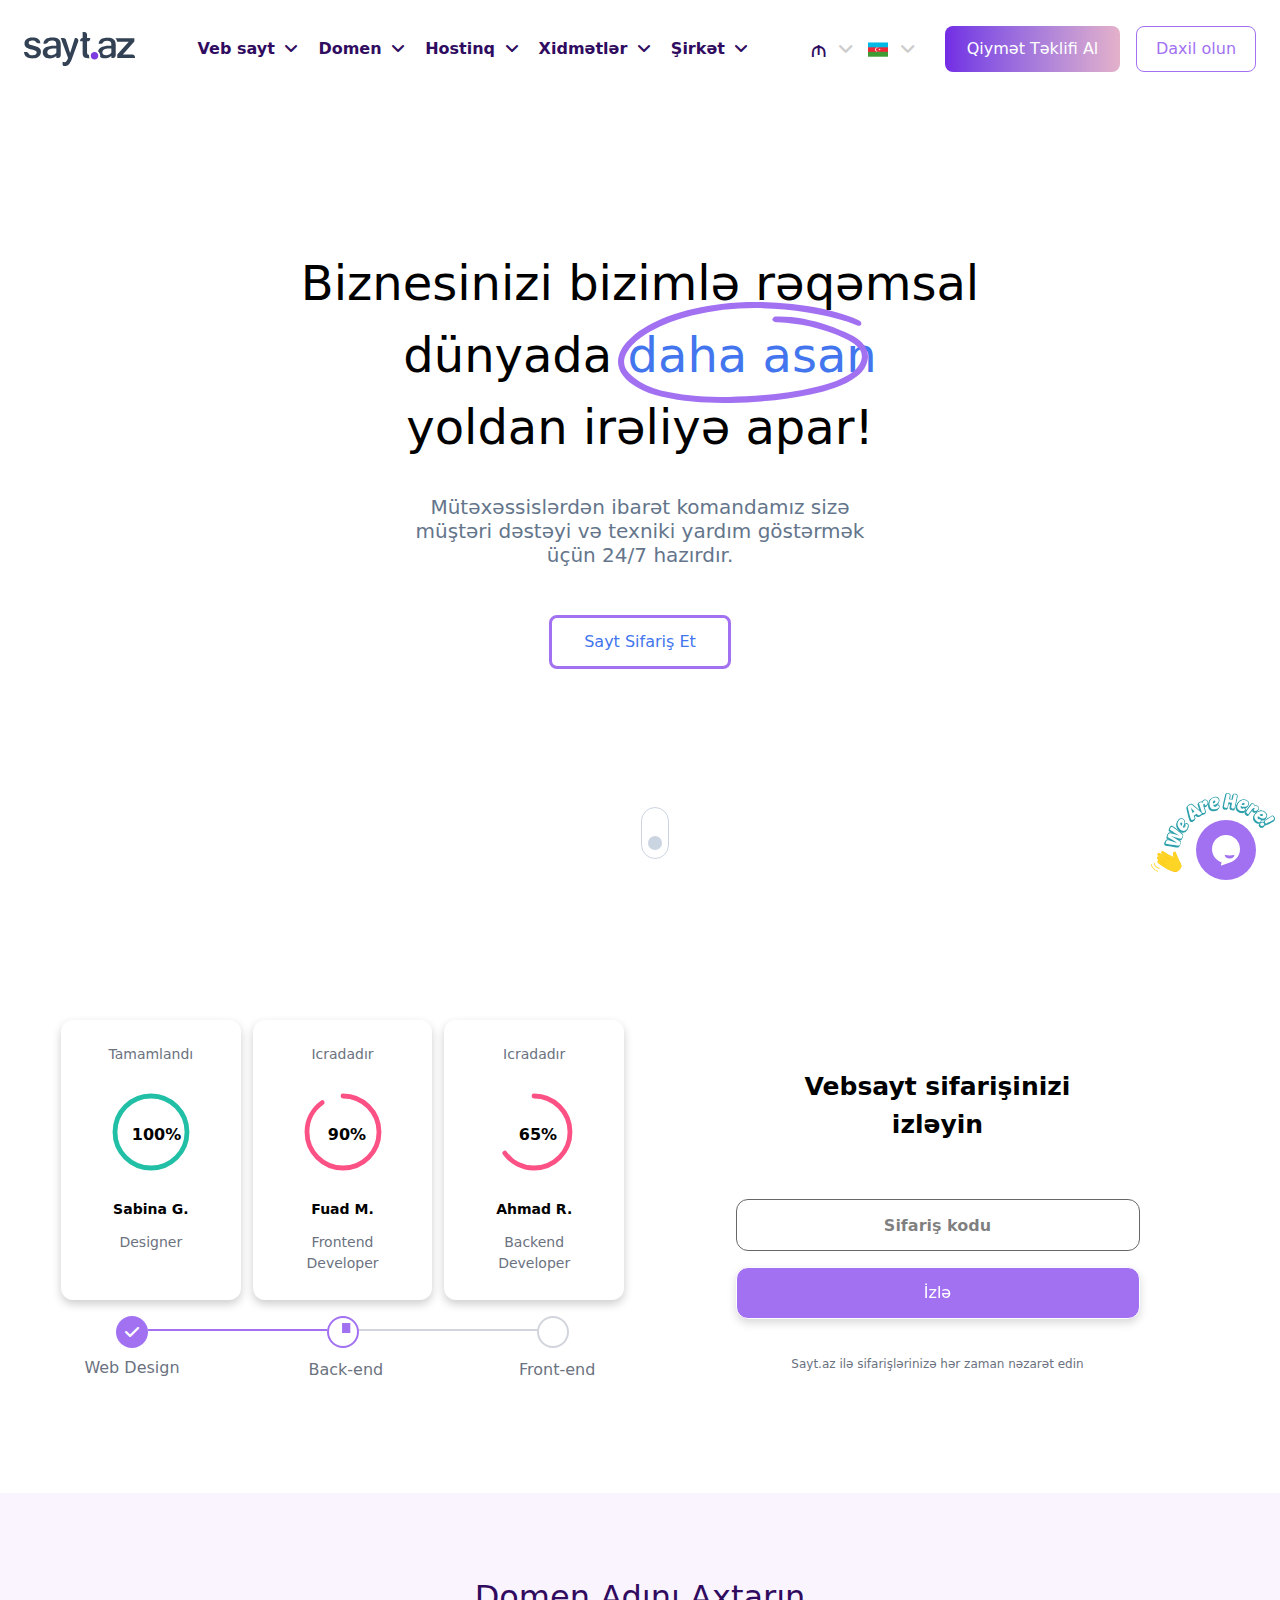
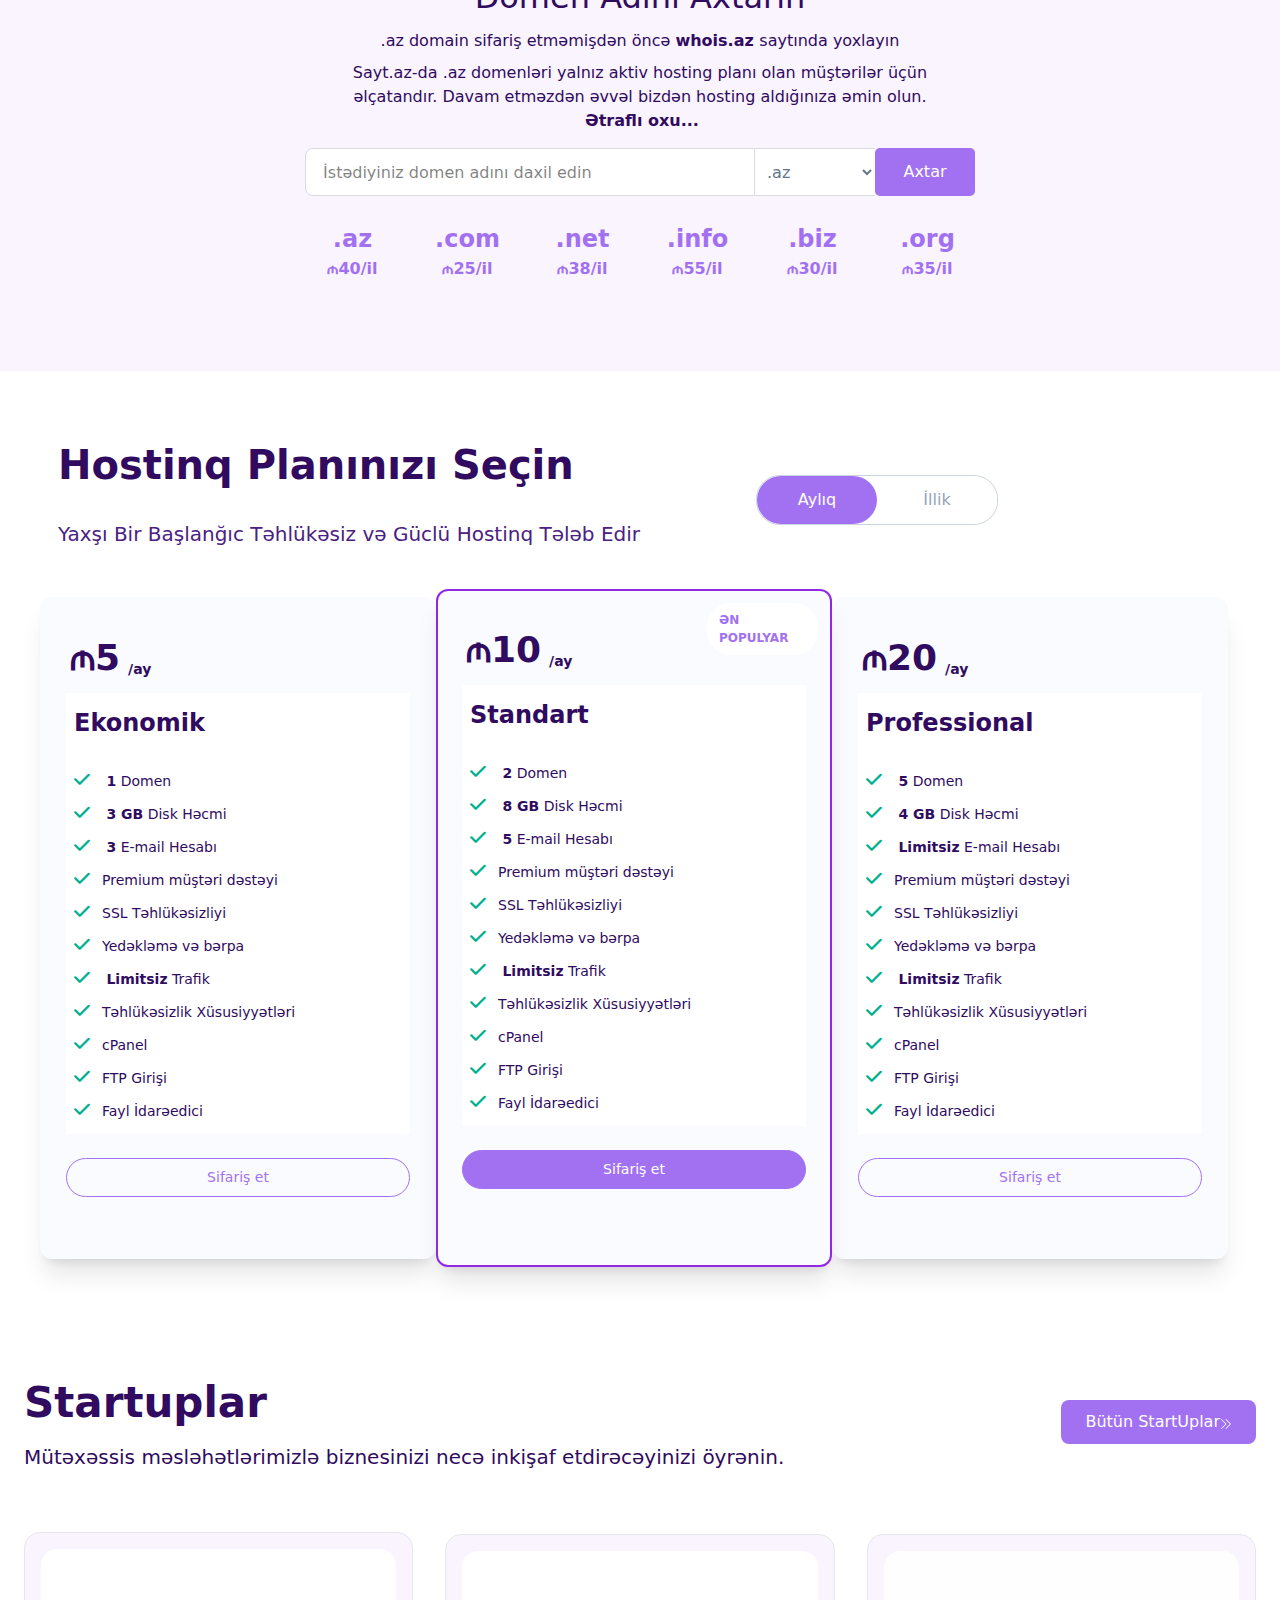
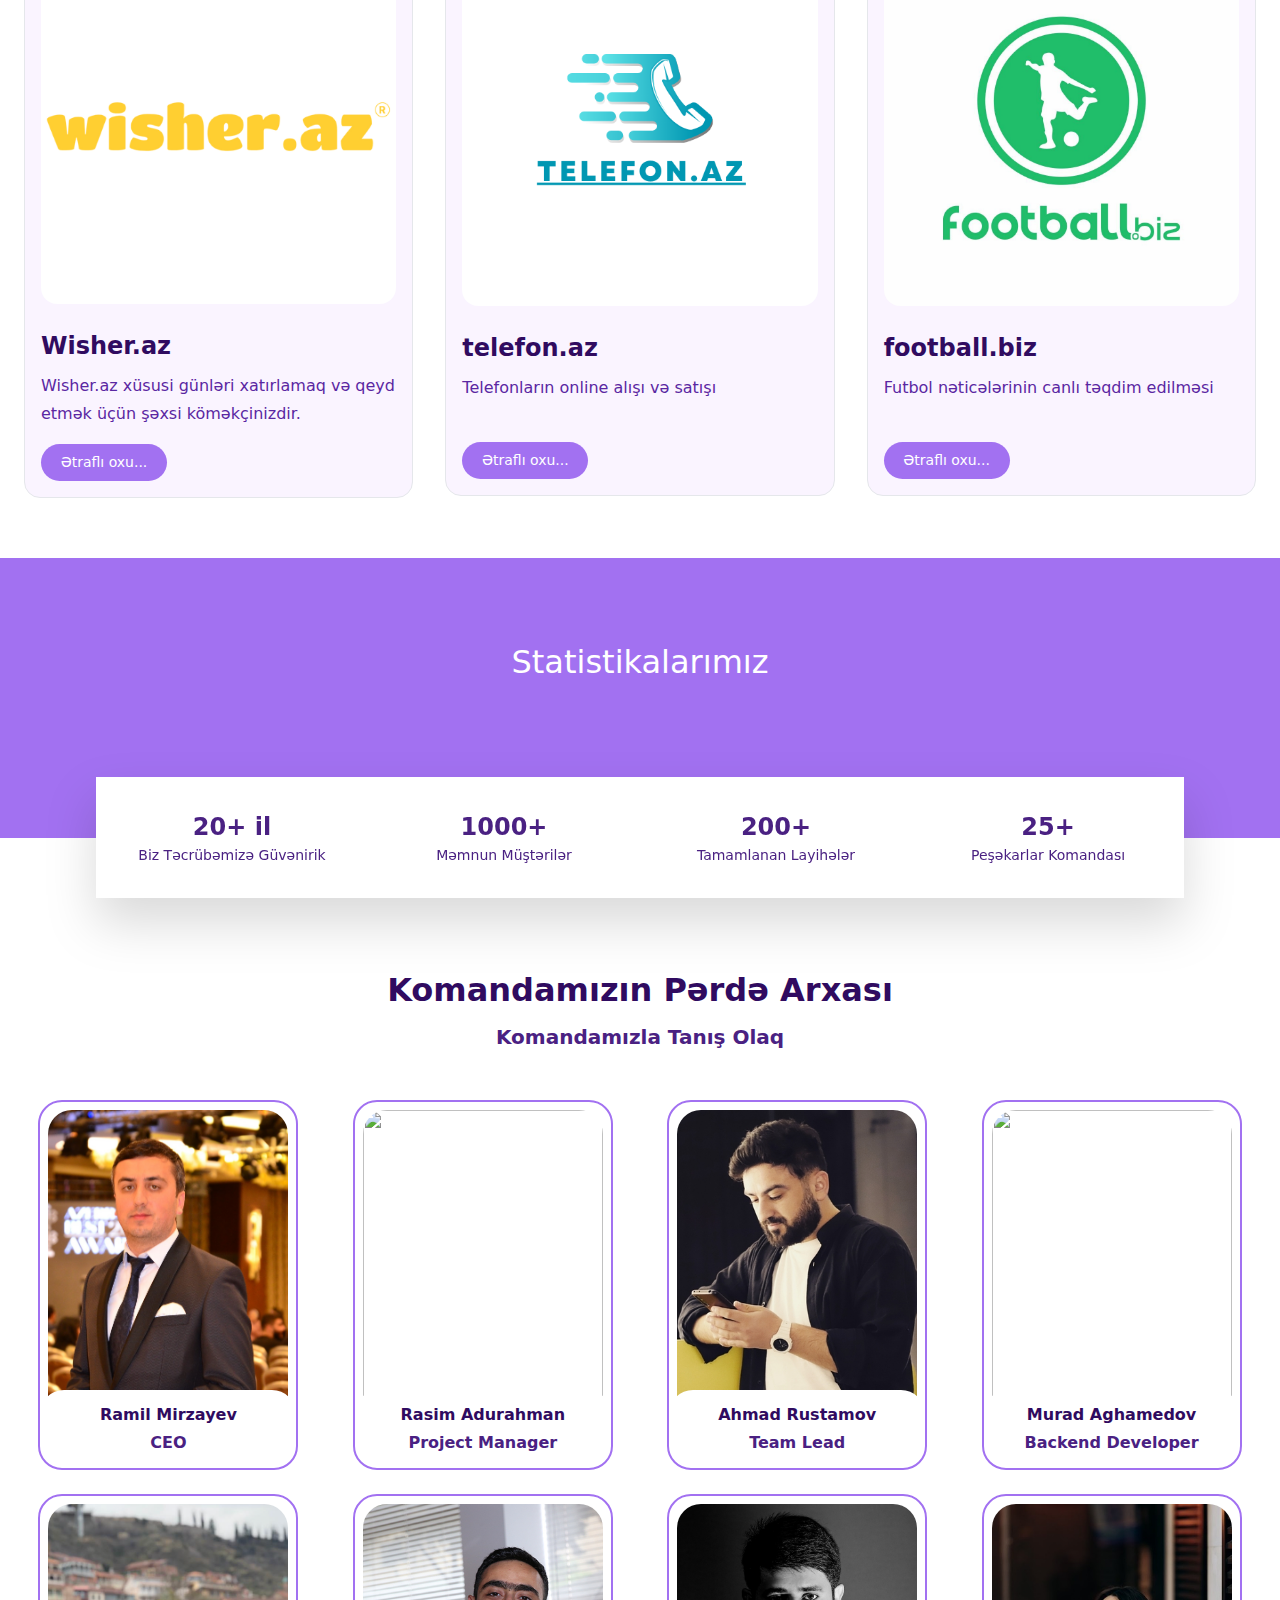
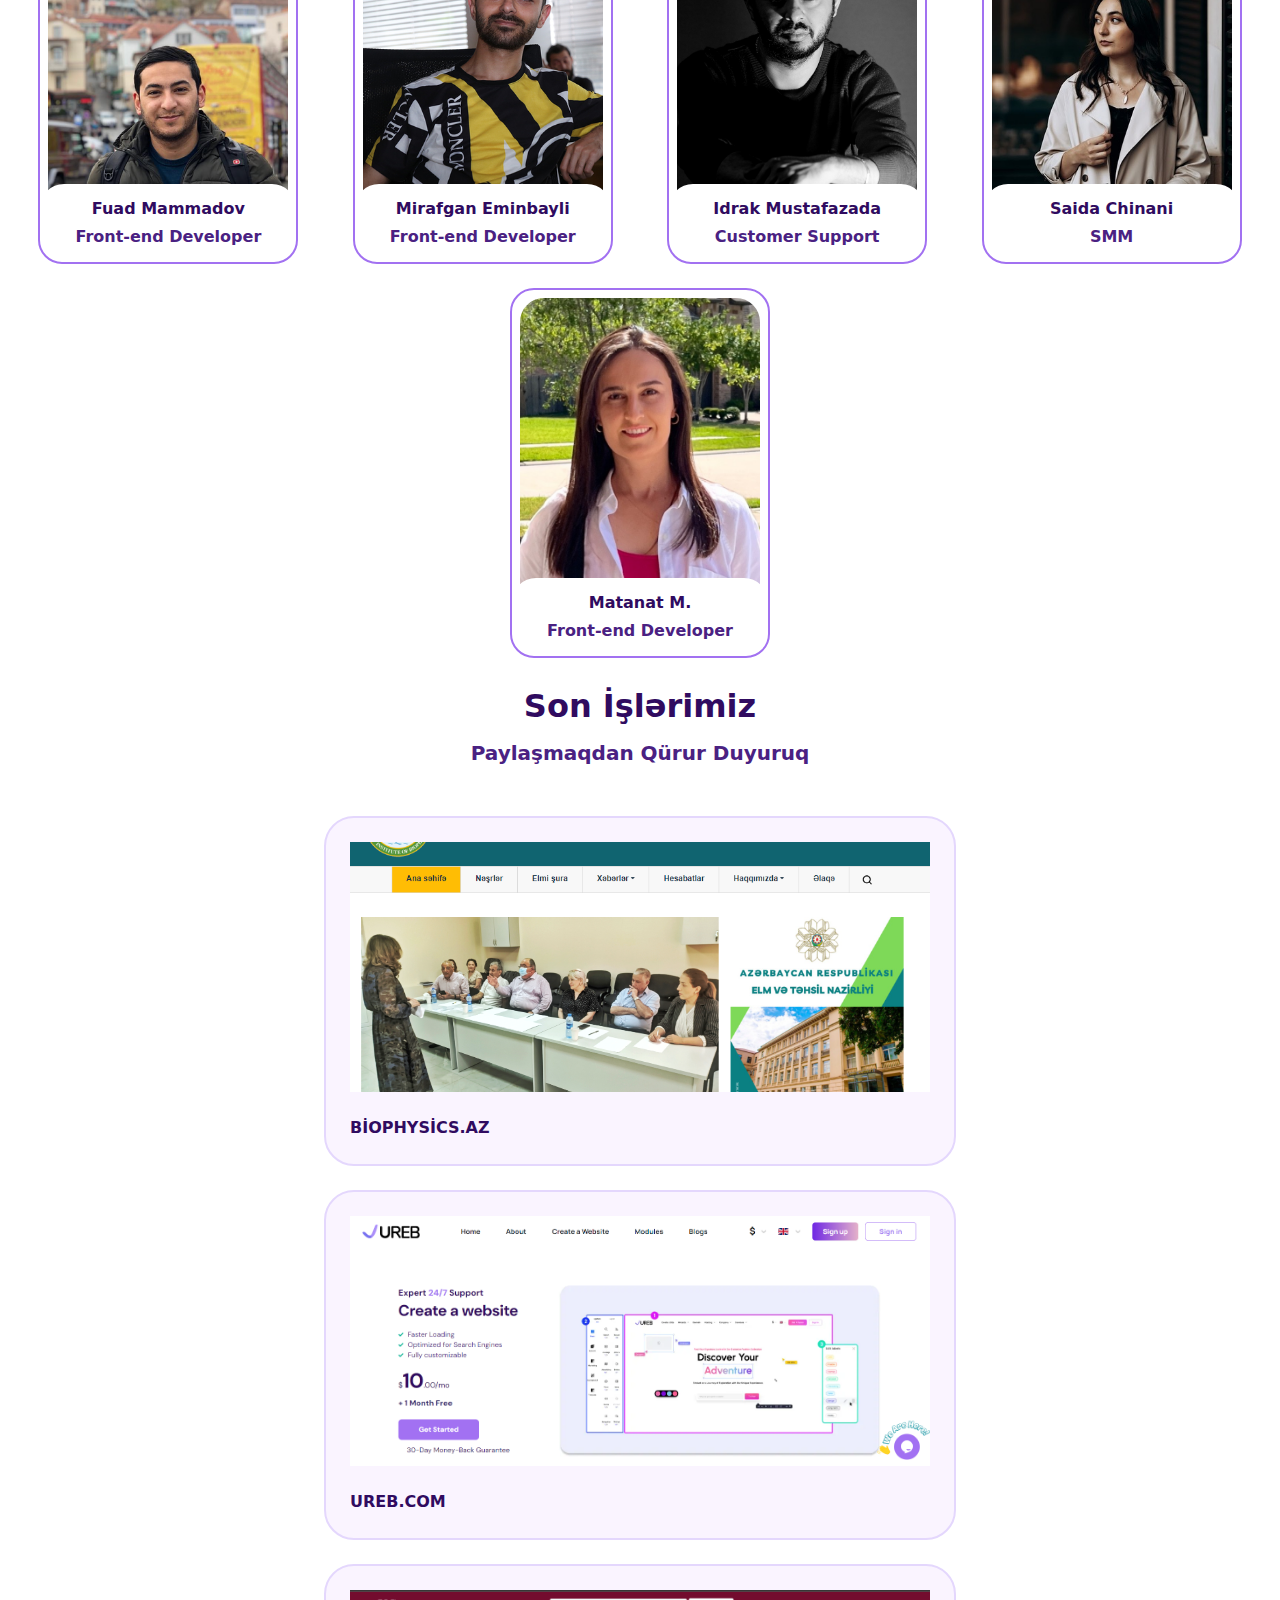
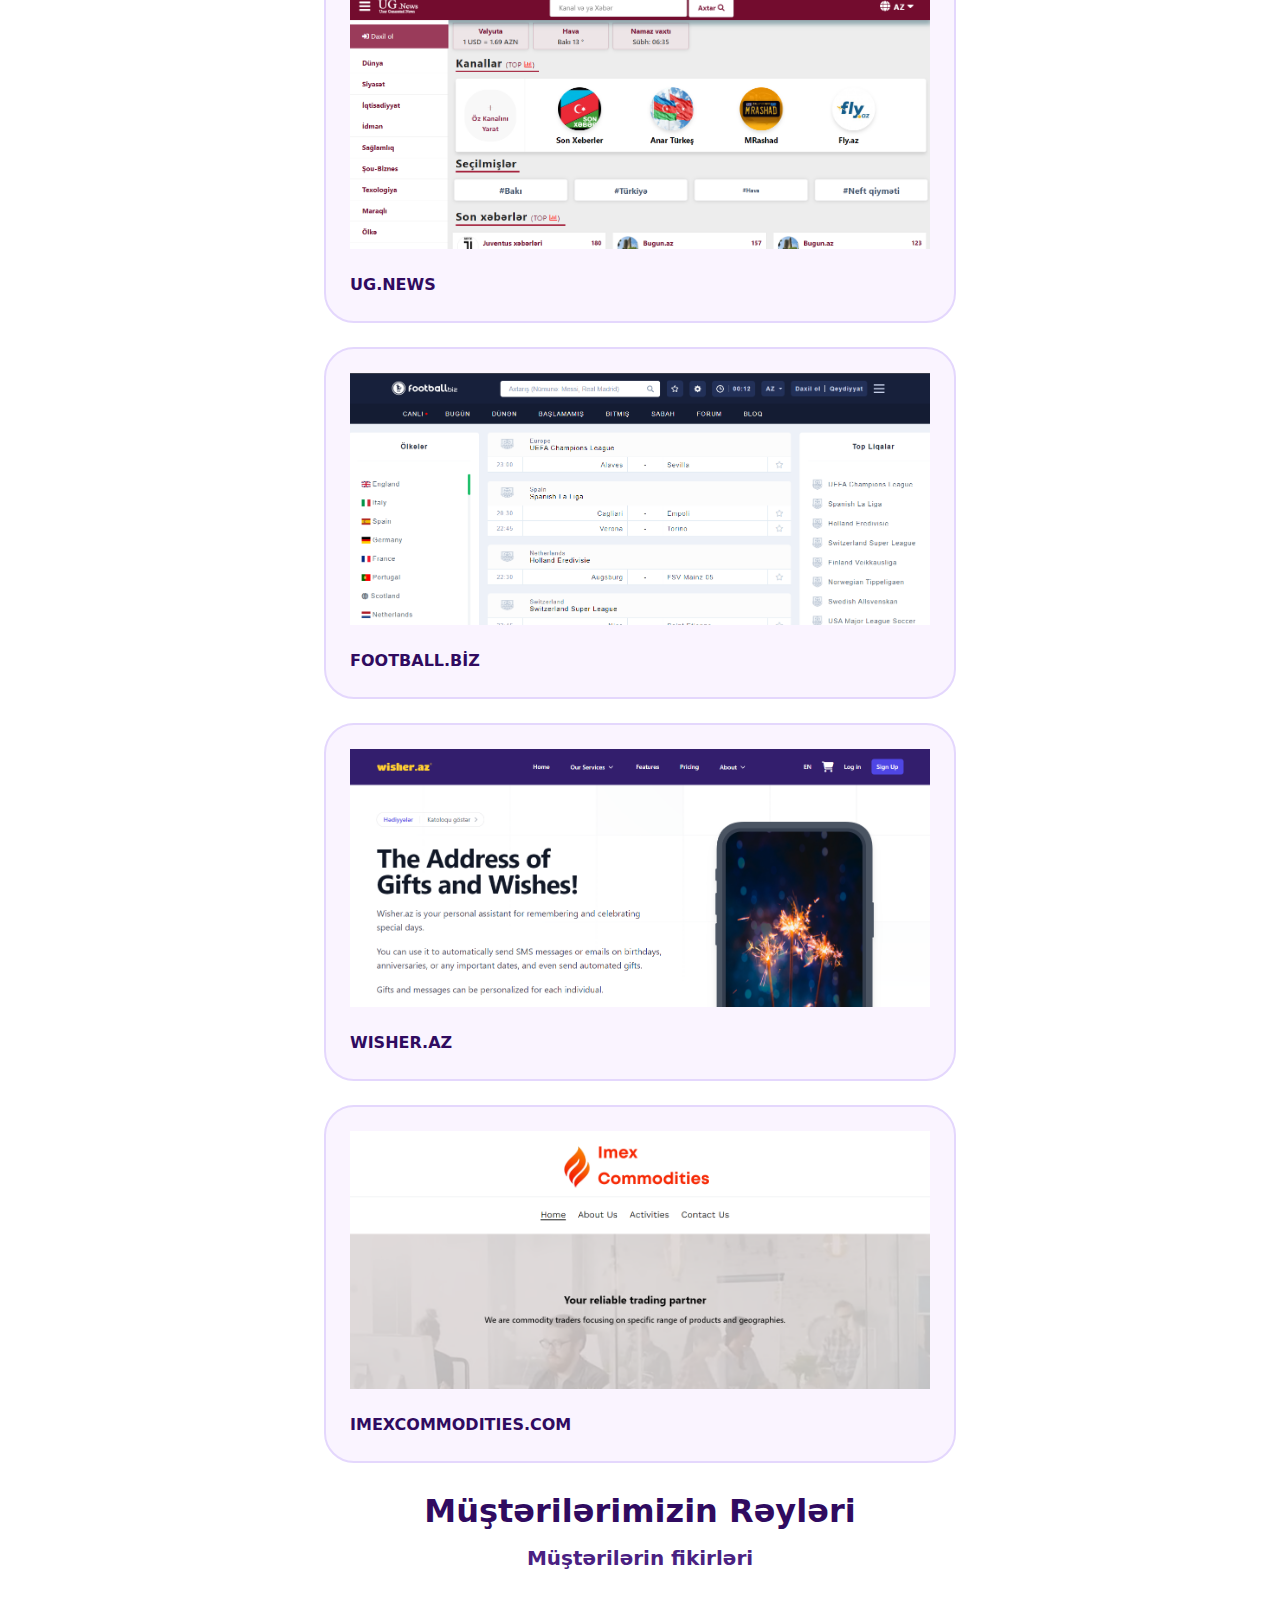
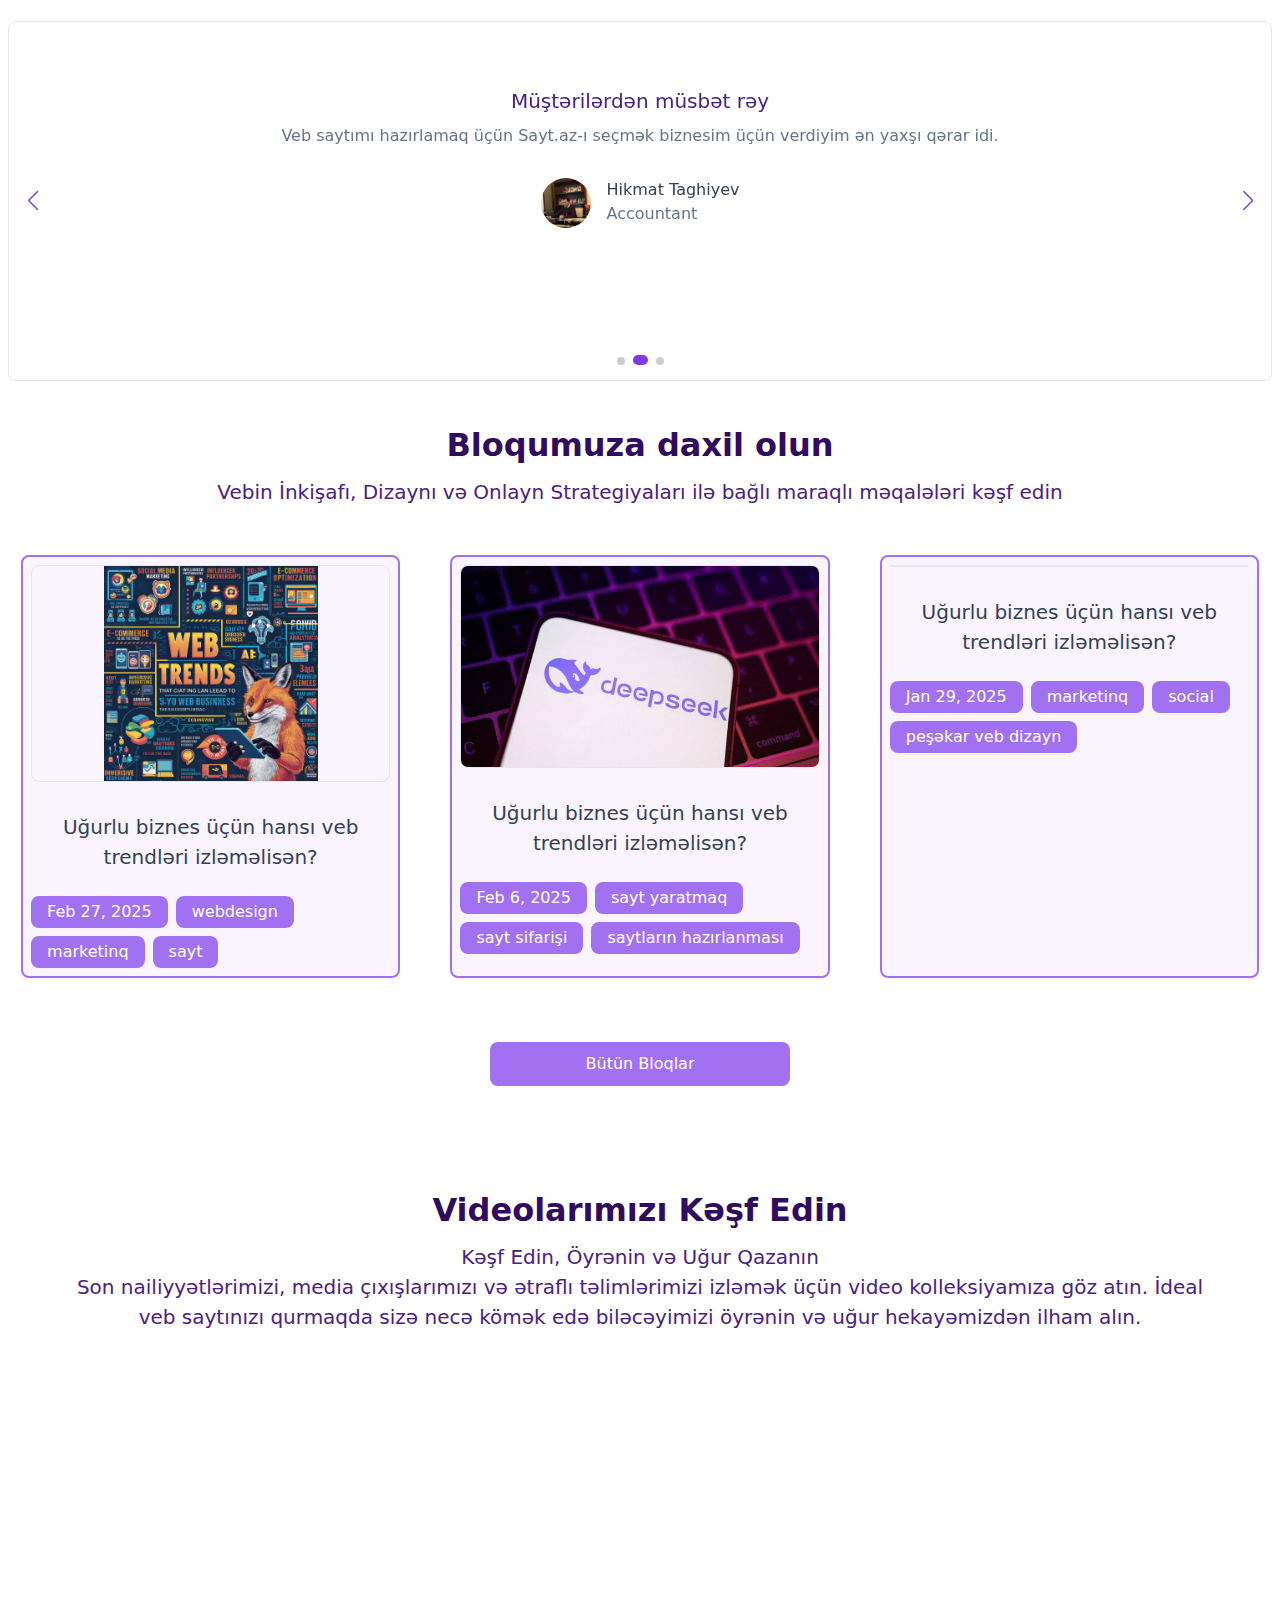
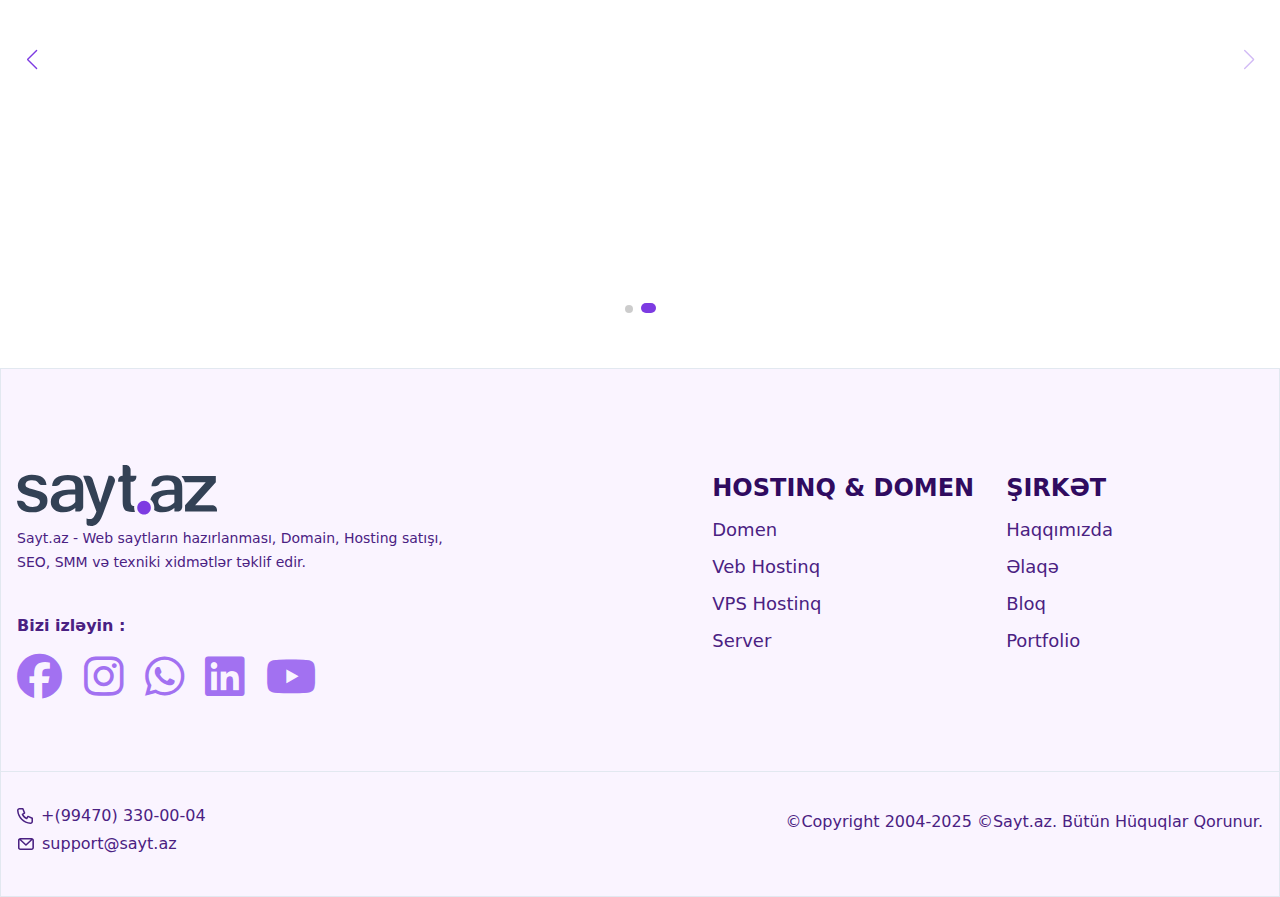
==== index.html @ 96db11f8 "first commit" ====
<!DOCTYPE html>
<html lang="en">
<head>
  <meta charset="UTF-8" />
  <meta name="viewport" content="width=device-width, initial-scale=1.0" />
  <link rel="stylesheet" href="https://cdnjs.cloudflare.com/ajax/libs/font-awesome/6.7.2/css/all.min.css" integrity="sha512-Evv84Mr4kqVGRNSgIGL/F/aIDqQb7xQ2vcrdIwxfjThSH8CSR7PBEakCr51Ck+w+/U6swU2Im1vVX0SVk9ABhg==" crossorigin="anonymous" referrerpolicy="no-referrer" />
  <link rel="stylesheet" href="src/font.css" />
  <link rel="stylesheet" href="src/input.css" />
  <link rel="stylesheet" href="src/output.css" />
  <link rel="stylesheet" href="src/style.css" />
  <link rel="shortcut icon" href="icon.ico" type="image/x-icon" />
  <link rel="stylesheet" href="https://cdn.jsdelivr.net/npm/swiper@11/swiper-bundle.min.css" />
  <title>Veb saytların hazırlanması, Domain, Hosting satışı</title>
</head>
<body>
    <header class="bg-white flex justify-between items-center p-[24px] gap-[20px] sticky top-0 z-[1000]">
      <a href="/index.html"><img class="min-w-[50px] w-[111px]" src="icon/saytaz.svg" alt="Sayt.az" /></a>
      <menu class="hidden m:flex justify-around gap-[20px]">

        <li onclick="navbarOpen('veb')" class="text-[#300c60] font-[600] hover:text-[#a271f1] duration-[.2s] relative"><a>Veb sayt <i class="fa-solid fa-angle-down ml-[4px]"></i></a></li>
        <div id="veb" class="scrollbar hidden min-w-[350px] h-[470px] overflow-y-scroll absolute top-17 left-20 border-[1px] border-[#e0e0e0] rounded-[8px] py-[12px] bg-white z-[999]">

            <div class="grid items-center justify-start py-[12px] pl-[32px] pr-[16px] hover:bg-[#f8fafc]">
              <div class="col-start-1 col-end-2 row-start-1 row-end-3 bg-[#dbe9fe] p-[12px] rounded-[8px] mr-4 w-[52px]"><img class="max-w-[28px]" src="icon/website-program.svg" alt="" /></div>
              <p class="col-start-2 col-end-3 row-start-1 row-end-2 text-[#334155]">Saytların hazırlanması</p>
              <p class="text-[14px] text-[#64748B] font-[600]">Veb saytların hazırlanması</p>
            </div>

            <div class="grid justify-start items-center py-[12px] pl-[32px] pr-[16px] hover:bg-[#f8fafc]">
              <div class="col-start-1 col-end-2 row-start-1 row-end-3 bg-[#dbe9fe] p-[12px] rounded-[8px] mr-4 w-[52px]"><img class="max-w-[28px]" src="icon/veb2.svg" alt="" /></div>
              <p class="col-start-2 col-end-3 row-start-1 row-end-2 text-[#334155]">Hökumət və qeyri-kommersiya saytları</p>
              <p class="text-[14px] text-[#64748B] font-[600]">Hökumət və qeyri-kommersiya saytları</p>
            </div>

            <div class="grid justify-start items-center py-[12px] pl-[32px] pr-[16px] hover:bg-[#f8fafc]">
              <div class="col-start-1 col-end-2 row-start-1 row-end-3 bg-[#dbe9fe] p-[12px] rounded-[8px] mr-4 w-[52px]"><img class="max-w-[28px]" src="icon/veb3.svg" alt="" /></div>
              <p class="col-start-2 col-end-3 row-start-1 row-end-2 text-[#334155]">Kiçik biznes saytları</p>
              <p class="text-[14px] text-[#64748B] font-[600]">Kiçik bizneslər üçün saytlar</p>
            </div>

            <div class="grid justify-start items-center py-[12px] pl-[32px] pr-[16px] hover:bg-[#f8fafc]">
              <div class="col-start-1 col-end-2 row-start-1 row-end-3 bg-[#dbe9fe] p-[12px] rounded-[8px] mr-4 w-[52px]"><img class="max-w-[28px]" src="icon/veb4.svg" alt="" /></div>
              <p class="col-start-2 col-end-3 row-start-1 row-end-2 text-[#334155]">E-ticarət saytları</p>
              <p class="text-[14px] text-[#64748B] font-[600]">E-ticarət saytları</p>
            </div>

            <div class="grid justify-start items-center py-[12px] pl-[32px] pr-[16px] hover:bg-[#f8fafc]">
              <div class="col-start-1 col-end-2 row-start-1 row-end-3 bg-[#dbe9fe] p-[12px] rounded-[8px] mr-4 w-[52px]"><img class="max-w-[28px]" src="icon/veb5.svg" alt="" /></div>
              <p class="col-start-2 col-end-3 row-start-1 row-end-2 text-[#334155]">Hüquq firma saytı</p>
              <p class="text-[14px] text-[#64748B] font-[600]">Hüquq firma saytı</p>
            </div>

            <div class="grid justify-start items-center py-[12px] pl-[32px] pr-[16px] hover:bg-[#f8fafc]">
              <div class="col-start-1 col-end-2 row-start-1 row-end-3 bg-[#dbe9fe] p-[12px] rounded-[8px] mr-4 w-[52px]"><img class="max-w-[28px]" src="icon/veb6.svg" alt="" /></div>
              <p class="col-start-2 col-end-3 row-start-1 row-end-2 text-[#334155]">Bloqlar və Şəxsi Vebsayt</p>
              <p class="text-[14px] text-[#64748B] font-[600]">Bloqlar və Şəxsi Vebsayt</p>
            </div>

            <div class="grid justify-start items-center py-[12px] pl-[32px] pr-[16px] hover:bg-[#f8fafc]">
              <div class="col-start-1 col-end-2 row-start-1 row-end-3 bg-[#dbe9fe] p-[12px] rounded-[8px] mr-4 w-[52px]"><img class="max-w-[28px]" src="icon/veb7.svg" alt="" /></div>
              <p class="col-start-2 col-end-3 row-start-1 row-end-2 text-[#334155]">Daşınmaz əmlak veb saytı</p>
              <p class="text-[14px] text-[#64748B] font-[600]">Daşınmaz əmlak veb saytı</p>
            </div>

            <div class="grid justify-start items-center py-[12px] pl-[32px] pr-[16px] hover:bg-[#f8fafc]">
              <div class="col-start-1 col-end-2 row-start-1 row-end-3 bg-[#dbe9fe] p-[12px] rounded-[8px] mr-4 w-[52px]"><img class="max-w-[28px]" src="icon/veb8.svg" alt="" /></div>
              <p class="col-start-2 col-end-3 row-start-1 row-end-2 text-[#334155]">Tibb - Doktor Saytlar</p>
              <p class="text-[14px] text-[#64748B] font-[600]">Tibb Doktor Saytlar</p>
            </div>
            <div class="grid justify-start items-center py-[12px] pl-[32px] pr-[16px] hover:bg-[#f8fafc]">
              <div class="col-start-1 col-end-2 row-start-1 row-end-3 bg-[#dbe9fe] p-[12px] rounded-[8px] mr-4 w-[52px]"><img class="max-w-[28px]" src="icon/veb9.svg" alt="" /></div>
              <p class="col-start-2 col-end-3 row-start-1 row-end-2 text-[#334155]">WordPress Saytları</p>
              <p class="text-[14px] text-[rgb(100,116,139)] font-[600]">WordPress Saytları</p>
            </div>

        </div>

        <li onclick="navbarOpen('domen')" class="text-[#300c60] font-[600] hover:text-[#a271f1] duration-[.2s] relative"><a>Domen <i class="fa-solid fa-angle-down ml-[4px]"></i></a></li>
        <div id="domen" class="scrollbar hidden min-w-[350px] overflow-y-scroll absolute top-17 left-70 border-[1px] border-[#e0e0e0] rounded-[8px] py-[12px] bg-white z-[999]">

          <div class="grid items-center justify-start py-[12px] pl-[32px] pr-[16px] hover:bg-[#f8fafc]">
            <div class="col-start-1 col-end-2 row-start-1 row-end-3 bg-[#dbe9fe] p-[12px] rounded-[8px] mr-4 w-[52px]"><img class="max-w-[28px]" src="icon/network-browser.svg" alt="" /></div>
            <p class="col-start-2 col-end-3 row-start-1 row-end-2 text-[#334155]">Domen</p>
            <p class="text-[14px] text-[#64748B] font-[600]">Etibarlı xidmət</p>
          </div>

          <div class="grid justify-start items-center py-[12px] pl-[32px] pr-[16px] hover:bg-[#f8fafc]">
            <div class="col-start-1 col-end-2 row-start-1 row-end-3 bg-[#dbe9fe] p-[12px] rounded-[8px] mr-4 w-[52px]"><img class="max-w-[28px]" src="icon/network-www.svg" alt="" /></div>
            <p class="col-start-2 col-end-3 row-start-1 row-end-2 text-[#334155]">Pulsuz Domen Qeydiyyatı</p>
            <p class="text-[14px] text-[#64748B] font-[600]">Sürətli qeydiyyat</p>
          </div>

        </div>

        <li onclick="navbarOpen('host')" class="text-[#300c60] font-[600] hover:text-[#a271f1] duration-[.2s] relative"><a>Hostinq <i class="fa-solid fa-angle-down ml-[4px]"></i></a></li>
        <div id="host" class="scrollbar hidden min-w-[350px] overflow-y-scroll absolute top-17 left-90 border-[1px] border-[#e0e0e0] rounded-[8px] py-[12px] bg-white z-[999]">

          <div class="grid items-center justify-start py-[12px] pl-[32px] pr-[16px] hover:bg-[#f8fafc]">
            <div class="col-start-1 col-end-2 row-start-1 row-end-3 bg-[#dbe9fe] p-[12px] rounded-[8px] mr-4 w-[52px]"><img class="max-w-[28px]" src="icon/hosting-icon.svg" alt="" /></div>
            <p class="col-start-2 col-end-3 row-start-1 row-end-2 text-[#334155]">Veb Hostinq</p>
            <p class="text-[14px] text-[#64748B] font-[600]">₼10.00/ay-dan başlayaraq</p>
          </div>

          <div class="grid justify-start items-center py-[12px] pl-[32px] pr-[16px] hover:bg-[#f8fafc]">
            <div class="col-start-1 col-end-2 row-start-1 row-end-3 bg-[#dbe9fe] p-[12px] rounded-[8px] mr-4 w-[52px]"><img class="max-w-[28px]" src="icon/vps-icon.svg" alt="" /></div>
            <p class="col-start-2 col-end-3 row-start-1 row-end-2 text-[#334155]">VPS</p>
            <p class="text-[14px] text-[#64748B] font-[600]">₼15.00/ay-dan başlayaraq</p>
          </div>

          <div class="grid justify-start items-center py-[12px] pl-[32px] pr-[16px] hover:bg-[#f8fafc]">
            <div class="col-start-1 col-end-2 row-start-1 row-end-3 bg-[#dbe9fe] p-[12px] rounded-[8px] mr-4 w-[52px]"><img class="max-w-[28px]" src="icon/server-icon.svg" alt="" /></div>
            <p class="col-start-2 col-end-3 row-start-1 row-end-2 text-[#334155]">Server</p>
            <p class="text-[14px] text-[#64748B] font-[600]">99.00/ay-dan başlayaraq</p>
          </div>

        </div>

        <li onclick="navbarOpen('xidmet')" class="text-[#300c60] font-[600] hover:text-[#a271f1] duration-[.2s] relative"><a>Xidmətlər <i class="fa-solid fa-angle-down ml-[4px]"></i></a></li>
        <div id="xidmet" class="scrollbar hidden min-w-[350px] overflow-y-scroll absolute top-17 left-120 border-[1px] border-[#e0e0e0] rounded-[8px] py-[12px] bg-white z-[999]">

          <div class="grid items-center justify-start py-[12px] pl-[32px] pr-[16px] hover:bg-[#f8fafc]">
            <div class="col-start-1 col-end-2 row-start-1 row-end-3 bg-[#dbe9fe] p-[12px] rounded-[8px] mr-4 w-[52px]"><img class="max-w-[28px]" src="icon/order-track.svg" alt="" /></div>
            <p class="col-start-2 col-end-3 row-start-1 row-end-2 text-[#334155]">Vebsayt sifarişinizi izləyin</p>
            <p class="text-[14px] text-[#64748B] font-[600]">Sifarişinizi asanlıqla izləyin</p>
          </div>
          <a href="/pages/calc.html">
          <div class="grid justify-start items-center py-[12px] pl-[32px] pr-[16px] hover:bg-[#f8fafc]">
            <div class="col-start-1 col-end-2 row-start-1 row-end-3 bg-[#dbe9fe] p-[12px] rounded-[8px] mr-4 w-[52px]"><img class="max-w-[28px]" src="icon/calculator.svg" alt="" /></div>
            <p class="col-start-2 col-end-3 row-start-1 row-end-2 text-[#334155]">Sayt Kalkulyatoru</p>
            <p class="text-[14px] text-[#64748B] font-[600]">Saytın Qiymətini Öyrən</p>
          </div>
          </a>
          <div class="grid justify-start items-center py-[12px] pl-[32px] pr-[16px] hover:bg-[#f8fafc]">
            <div class="col-start-1 col-end-2 row-start-1 row-end-3 bg-[#dbe9fe] p-[12px] rounded-[8px] mr-4 w-[52px]"><img class="max-w-[28px]" src="icon/seo.svg" alt="" /></div>
            <p class="col-start-2 col-end-3 row-start-1 row-end-2 text-[#334155]">SEO Xidməti</p>
            <p class="text-[14px] text-[#64748B] font-[600]">Axtarış Sistemi Optimizasiyası</p>
          </div>

          <div class="grid justify-start items-center py-[12px] pl-[32px] pr-[16px] hover:bg-[#f8fafc]">
            <div class="col-start-1 col-end-2 row-start-1 row-end-3 bg-[#dbe9fe] p-[12px] rounded-[8px] mr-4 w-[52px]"><img class="max-w-[28px]" src="icon/mobil.svg" alt="" /></div>
            <p class="col-start-2 col-end-3 row-start-1 row-end-2 text-[#334155]">Mobil Tətbiqlərin Hazırlanmasıi</p>
            <p class="text-[14px] text-[#64748B] font-[600]">Mobil tətbiq xidməti</p>
          </div>

          <div class="grid justify-start items-center py-[12px] pl-[32px] pr-[16px] hover:bg-[#f8fafc]">
            <div class="col-start-1 col-end-2 row-start-1 row-end-3 bg-[#dbe9fe] p-[12px] rounded-[8px] mr-4 w-[52px]"><img class="max-w-[28px]" src="icon/xidmet.svg" alt="" /></div>
            <p class="col-start-2 col-end-3 row-start-1 row-end-2 text-[#334155]">Texniki Xidmət</p>
            <p class="text-[14px] text-[#64748B] font-[600]">Texniki Xidmət</p>
          </div>

          <div class="grid justify-start items-center py-[12px] pl-[32px] pr-[16px] hover:bg-[#f8fafc]">
            <div class="col-start-1 col-end-2 row-start-1 row-end-3 bg-[#dbe9fe] p-[12px] rounded-[8px] mr-4 w-[52px]"><img class="max-w-[28px]" src="icon/sosial.svg" alt="" /></div>
            <p class="col-start-2 col-end-3 row-start-1 row-end-2 text-[#334155]">Sosial Media Marketinq</p>
            <p class="text-[14px] text-[#64748B] font-[600]">Sosial Media Marketinq</p>
          </div>

        </div>

        <li onclick="navbarOpen('sirket')" class="text-[#300c60] font-[600] hover:text-[#a271f1] duration-[.2s] relative"><a>Şirkət <i class="fa-solid fa-angle-down ml-[4px]"></i></a></li>
        <div id="sirket" class="scrollbar hidden min-w-[350px] h-[470px] overflow-y-scroll absolute top-17 left-125 border-[1px] border-[#e0e0e0] rounded-[8px] py-[12px] bg-white z-[999]">

          <div class="grid items-center justify-start py-[12px] pl-[32px] pr-[16px] hover:bg-[#f8fafc]">
            <div class="col-start-1 col-end-2 row-start-1 row-end-3 bg-[#dbe9fe] p-[12px] rounded-[8px] mr-4 w-[52px]"><img class="max-w-[28px]" src="icon/haqqimizda.svg" alt="" /></div>
            <p class="col-start-2 col-end-3 row-start-1 row-end-2 text-[#334155]">Haqqımızda</p>
            <p class="text-[14px] text-[#64748B] font-[600]">Bizim komanda üzvlərimiz</p>
          </div>

          <div class="grid justify-start items-center py-[12px] pl-[32px] pr-[16px] hover:bg-[#f8fafc]">
            <div class="col-start-1 col-end-2 row-start-1 row-end-3 bg-[#dbe9fe] p-[12px] rounded-[8px] mr-4 w-[52px]"><img class="max-w-[28px]" src="icon/blog-icon.svg" alt="" /></div>
            <p class="col-start-2 col-end-3 row-start-1 row-end-2 text-[#334155]">Bloq</p>
            <p class="text-[14px] text-[#64748B] font-[600]">Ən son xəbərlər və faydalı məlumatlar</p>
          </div>

          <div class="grid justify-start items-center py-[12px] pl-[32px] pr-[16px] hover:bg-[#f8fafc]">
            <div class="col-start-1 col-end-2 row-start-1 row-end-3 bg-[#dbe9fe] p-[12px] rounded-[8px] mr-4 w-[52px]"><img class="max-w-[28px]" src="icon/startuplar.svg" alt="" /></div>
            <p class="col-start-2 col-end-3 row-start-1 row-end-2 text-[#334155]">Bütün StartUplar</p>
            <p class="text-[14px] text-[#64748B] font-[600]">Startupları idarə edən komandamıza qoşulun</p>
          </div>

          <div class="grid justify-start items-center py-[12px] pl-[32px] pr-[16px] hover:bg-[#f8fafc]">
            <div class="col-start-1 col-end-2 row-start-1 row-end-3 bg-[#dbe9fe] p-[12px] rounded-[8px] mr-4 w-[52px]"><img class="max-w-[28px]" src="icon/portfolio-icon.svg" alt="" /></div>
            <p class="col-start-2 col-end-3 row-start-1 row-end-2 text-[#334155]">Portfolio</p>
            <p class="text-[14px] text-[#64748B] font-[600]">Hazırladığımız hər bir iş bizim üçün dəyərlidir</p>
          </div>

          <div class="grid justify-start items-center py-[12px] pl-[32px] pr-[16px] hover:bg-[#f8fafc]">
            <div class="col-start-1 col-end-2 row-start-1 row-end-3 bg-[#dbe9fe] p-[12px] rounded-[8px] mr-4 w-[52px]"><img class="max-w-[28px]" src="icon/career-icon.svg" alt="" /></div>
            <p class="col-start-2 col-end-3 row-start-1 row-end-2 text-[#334155]">Karyera</p>
            <p class="text-[14px] text-[#64748B] font-[600]">Hazırkı vakansiyalarımız</p>
          </div>

          <div class="grid justify-start items-center py-[12px] pl-[32px] pr-[16px] hover:bg-[#f8fafc]">
            <div class="col-start-1 col-end-2 row-start-1 row-end-3 bg-[#dbe9fe] p-[12px] rounded-[8px] mr-4 w-[52px]"><img class="max-w-[28px]" src="icon/freelans.svg" alt="" /></div>
            <p class="col-start-2 col-end-3 row-start-1 row-end-2 text-[#334155]">Freelance</p>
            <p class="text-[14px] text-[#64748B] font-[600]">Sizdə qeydiyyatdan keçməklə freelance işləyə bilərsiz</p>
          </div>

          <div class="grid justify-start items-center py-[12px] pl-[32px] pr-[16px] hover:bg-[#f8fafc]">
            <div class="col-start-1 col-end-2 row-start-1 row-end-3 bg-[#dbe9fe] p-[12px] rounded-[8px] mr-4 w-[52px]"><img class="max-w-[28px]" src="icon/contact-icon.svg" alt="" /></div>
            <p class="col-start-2 col-end-3 row-start-1 row-end-2 text-[#334155]">Əlaqə Forması</p>
            <p class="text-[14px] text-[#64748B] font-[600]">Əlaqə Saxlayın</p>
          </div>

        </div>

      </menu>
      <div class="flex items-center justify-between gap-[15px] cursor-pointer py-[2px]">
        <div onclick="valyutaniDiliSec('valyuta')" class="hoveredbar relative flex items-center gap-[12px]">
          <p class="text-[22px] text-[#300c60]">₼</p>
          <i class="fa-solid fa-angle-down text-[1.1rem] text-[#ccc]"></i>
          <div id="valyutalar" class="hidden absolute top-8"> 
            <ul>
              <li id="dollar" onclick="chooseCurrency(event, 'dollar')" class="border-[1px] rounded-t-[5px] border-[#e0e0e0] w-[60px] h-[35px] px-[25px] py-[5px] text-[#300c60]">$</li>
              <li id="manat" onclick="chooseCurrency(event, 'manat')" class="border-[1px] rounded-b-[5px] border-[#e0e0e0] w-[60px] h-[35px] px-[25px] py-[5px] text-[#300c60] bg-[#e4d6fa]">₼</li>
            </ul>
          </div>
        </div>
        <div onclick="valyutaniDiliSec('dil')" class="hoveredbar relative flex items-center gap-[12px]">
          <img class="w-[20px]" src="icon/az.png" alt="azerb" /> 
          <i class="fa-solid fa-angle-down text-[1.1rem] text-[#ccc] hover:text-[#797979] duration-[.2s]"></i>
          <div id="flags" class="hidden absolute top-8"> 
            <ul >
              <li id="azer" onclick="chooseLang(event, 'azer')" class="border-[1px] rounded-t-[5px] border-[#e0e0e0] w-[60px] h-[35px] text-center  px-[20px] py-[10px] text-[#300c60] "><img class="w-[20px]" src="icon/usa-flag.jpg.webp" alt="usa" /></li>
              <li id="usa" onclick="chooseLang(event, 'usa')" class="border-[1px] rounded-b-[5px] border-[#e0e0e0]  w-[60px] h-[35px]  text-center px-[20px] py-[5px] text-[#300c60] bg-[#e4d6fa]"><img class="w-[20px]" src="icon/az.png" alt="azerb" /></li>
            </ul>
          </div>
        </div>
        <div onclick="sidebarOpen()"><i class="fa-solid fa-bars text-[18px] pl-[5px]"></i></div>
        <div class="hidden xl:flex flex-row gap-[1rem]">
          <button class="w-[175px]  p-[10px] rounded-[8px] font-[500] cursor-pointer text-white bg-linear-to-r from-[#732ae4] to-[#e4b1ca]">Qiymət Təklifi Al</button>
          <button class="w-[120px] p-[10px] rounded-[8px] font-[500] cursor-pointer text-[#a271f1] border-[1px] border-[#a271f1]">Daxil olun</button>
        </div>
      </div>

        <div id="sidebar" class="hidden bg-white max-w-[400px] w-[100%] absolute top-0 right-0 bottom-0 border-[1px] border-[#e0e0e0] p-[24px] h-[100vh] z-[99999]">
          <i onclick="xmark()" class="fa-solid fa-xmark text-[1.5em] absolute right-2 top-2 p-[10px]"></i>
          <menu class="flex flex-col justify-around gap-[20px] my-[24px] px-[20px] m:hidden">

            <li onclick="navbarOpen('vebSide')" class="text-[#300c60] font-[600] hover:text-[#a271f1] duration-[.2s] relative"><a>Veb sayt <i class="fa-solid fa-angle-down ml-[4px]"></i></a></li>
            <div id="vebSide" class="scrollbar bg-white z-[999] hidden max-w-[350px] h-[470px] overflow-y-scroll absolute top-20 right-5 border-[1px] border-[#e0e0e0] rounded-[8px] py-[12px]">
    
                <div class="grid items-center justify-start py-[12px] pl-[32px] pr-[16px] hover:bg-[#f8fafc]">
                  <div class="col-start-1 col-end-2 row-start-1 row-end-3 bg-[#dbe9fe] p-[12px] rounded-[8px] mr-4 w-[52px]"><img class="max-w-[28px]" src="icon/website-program.svg" alt="" /></div>
                  <p class="col-start-2 col-end-3 row-start-1 row-end-2 text-[#334155]">Saytların hazırlanması</p>
                  <p class="text-[14px] text-[#64748B] font-[600]">Veb saytların hazırlanması</p>
                </div>
    
                <div class="grid justify-start items-center py-[12px] pl-[32px] pr-[16px] hover:bg-[#f8fafc]">
                  <div class="col-start-1 col-end-2 row-start-1 row-end-3 bg-[#dbe9fe] p-[12px] rounded-[8px] mr-4 w-[52px]"><img class="max-w-[28px]" src="icon/veb2.svg" alt="" /></div>
                  <p class="col-start-2 col-end-3 row-start-1 row-end-2 text-[#334155]">Hökumət və qeyri-kommersiya saytları</p>
                  <p class="text-[14px] text-[#64748B] font-[600]">Hökumət və qeyri-kommersiya saytları</p>
                </div>
    
                <div class="grid justify-start items-center py-[12px] pl-[32px] pr-[16px] hover:bg-[#f8fafc]">
                  <div class="col-start-1 col-end-2 row-start-1 row-end-3 bg-[#dbe9fe] p-[12px] rounded-[8px] mr-4 w-[52px]"><img class="max-w-[28px]" src="icon/veb3.svg" alt="" /></div>
                  <p class="col-start-2 col-end-3 row-start-1 row-end-2 text-[#334155]">Kiçik biznes saytları</p>
                  <p class="text-[14px] text-[#64748B] font-[600]">Kiçik bizneslər üçün saytlar</p>
                </div>
    
                <div class="grid justify-start items-center py-[12px] pl-[32px] pr-[16px] hover:bg-[#f8fafc]">
                  <div class="col-start-1 col-end-2 row-start-1 row-end-3 bg-[#dbe9fe] p-[12px] rounded-[8px] mr-4 w-[52px]"><img class="max-w-[28px]" src="icon/veb4.svg" alt="" /></div>
                  <p class="col-start-2 col-end-3 row-start-1 row-end-2 text-[#334155]">E-ticarət saytları</p>
                  <p class="text-[14px] text-[#64748B] font-[600]">E-ticarət saytları</p>
                </div>
    
                <div class="grid justify-start items-center py-[12px] pl-[32px] pr-[16px] hover:bg-[#f8fafc]">
                  <div class="col-start-1 col-end-2 row-start-1 row-end-3 bg-[#dbe9fe] p-[12px] rounded-[8px] mr-4 w-[52px]"><img class="max-w-[28px]" src="icon/veb5.svg" alt="" /></div>
                  <p class="col-start-2 col-end-3 row-start-1 row-end-2 text-[#334155]">Hüquq firma saytı</p>
                  <p class="text-[14px] text-[#64748B] font-[600]">Hüquq firma saytı</p>
                </div>
    
                <div class="grid justify-start items-center py-[12px] pl-[32px] pr-[16px] hover:bg-[#f8fafc]">
                  <div class="col-start-1 col-end-2 row-start-1 row-end-3 bg-[#dbe9fe] p-[12px] rounded-[8px] mr-4 w-[52px]"><img class="max-w-[28px]" src="icon/veb6.svg" alt="" /></div>
                  <p class="col-start-2 col-end-3 row-start-1 row-end-2 text-[#334155]">Bloqlar və Şəxsi Vebsayt</p>
                  <p class="text-[14px] text-[#64748B] font-[600]">Bloqlar və Şəxsi Vebsayt</p>
                </div>
    
                <div class="grid justify-start items-center py-[12px] pl-[32px] pr-[16px] hover:bg-[#f8fafc]">
                  <div class="col-start-1 col-end-2 row-start-1 row-end-3 bg-[#dbe9fe] p-[12px] rounded-[8px] mr-4 w-[52px]"><img class="max-w-[28px]" src="icon/veb7.svg" alt="" /></div>
                  <p class="col-start-2 col-end-3 row-start-1 row-end-2 text-[#334155]">Daşınmaz əmlak veb saytı</p>
                  <p class="text-[14px] text-[#64748B] font-[600]">Daşınmaz əmlak veb saytı</p>
                </div>
    
                <div class="grid justify-start items-center py-[12px] pl-[32px] pr-[16px] hover:bg-[#f8fafc]">
                  <div class="col-start-1 col-end-2 row-start-1 row-end-3 bg-[#dbe9fe] p-[12px] rounded-[8px] mr-4 w-[52px]"><img class="max-w-[28px]" src="icon/veb8.svg" alt="" /></div>
                  <p class="col-start-2 col-end-3 row-start-1 row-end-2 text-[#334155]">Tibb - Doktor Saytlar</p>
                  <p class="text-[14px] text-[#64748B] font-[600]">Tibb Doktor Saytlar</p>
                </div>
                <div class="grid justify-start items-center py-[12px] pl-[32px] pr-[16px] hover:bg-[#f8fafc]">
                  <div class="col-start-1 col-end-2 row-start-1 row-end-3 bg-[#dbe9fe] p-[12px] rounded-[8px] mr-4 w-[52px]"><img class="max-w-[28px]" src="icon/veb9.svg" alt="" /></div>
                  <p class="col-start-2 col-end-3 row-start-1 row-end-2 text-[#334155]">WordPress Saytları</p>
                  <p class="text-[14px] text-[rgb(100,116,139)] font-[600]">WordPress Saytları</p>
                </div>
    
            </div>
    
            <li onclick="navbarOpen('domenSide')" class="text-[#300c60] font-[600] hover:text-[#a271f1] duration-[.2s] relative"><a>Domen <i class="fa-solid fa-angle-down ml-[4px]"></i></a></li>
            <div id="domenSide" class="scrollbar bg-white z-[999] hidden max-w-[350px] overflow-y-scroll absolute top-32 right-5 border-[1px] border-[#e0e0e0] rounded-[8px] py-[12px]">
    
              <div class="grid items-center justify-start py-[12px] pl-[32px] pr-[16px] hover:bg-[#f8fafc]">
                <div class="col-start-1 col-end-2 row-start-1 row-end-3 bg-[#dbe9fe] p-[12px] rounded-[8px] mr-4 w-[52px]"><img class="max-w-[28px]" src="icon/network-browser.svg" alt="" /></div>
                <p class="col-start-2 col-end-3 row-start-1 row-end-2 text-[#334155]">Domen</p>
                <p class="text-[14px] text-[#64748B] font-[600]">Etibarlı xidmət</p>
              </div>
    
              <div class="grid justify-start items-center py-[12px] pl-[32px] pr-[16px] hover:bg-[#f8fafc]">
                <div class="col-start-1 col-end-2 row-start-1 row-end-3 bg-[#dbe9fe] p-[12px] rounded-[8px] mr-4 w-[52px]"><img class="max-w-[28px]" src="icon/network-www.svg" alt="" /></div>
                <p class="col-start-2 col-end-3 row-start-1 row-end-2 text-[#334155]">Pulsuz Domen Qeydiyyatı</p>
                <p class="text-[14px] text-[#64748B] font-[600]">Sürətli qeydiyyat</p>
              </div>
    
            </div>
    
            <li onclick="navbarOpen('hostSide')" class="text-[#300c60] font-[600] hover:text-[#a271f1] duration-[.2s] relative"><a>Hostinq <i class="fa-solid fa-angle-down ml-[4px]"></i></a></li>
            <div id="hostSide" class="scrollbar bg-white z-[999] hidden max-w-[350px] overflow-y-scroll absolute top-43 right-5 border-[1px] border-[#e0e0e0] rounded-[8px] py-[12px]">
    
              <div class="grid items-center justify-start py-[12px] pl-[32px] pr-[16px] hover:bg-[#f8fafc]">
                <div class="col-start-1 col-end-2 row-start-1 row-end-3 bg-[#dbe9fe] p-[12px] rounded-[8px] mr-4 w-[52px]"><img class="max-w-[28px]" src="icon/hosting-icon.svg" alt="" /></div>
                <p class="col-start-2 col-end-3 row-start-1 row-end-2 text-[#334155]">Veb Hostinq</p>
                <p class="text-[14px] text-[#64748B] font-[600]">₼10.00/ay-dan başlayaraq</p>
              </div>
    
              <div class="grid justify-start items-center py-[12px] pl-[32px] pr-[16px] hover:bg-[#f8fafc]">
                <div class="col-start-1 col-end-2 row-start-1 row-end-3 bg-[#dbe9fe] p-[12px] rounded-[8px] mr-4 w-[52px]"><img class="max-w-[28px]" src="icon/vps-icon.svg" alt="" /></div>
                <p class="col-start-2 col-end-3 row-start-1 row-end-2 text-[#334155]">VPS</p>
                <p class="text-[14px] text-[#64748B] font-[600]">₼15.00/ay-dan başlayaraq</p>
              </div>
    
              <div class="grid justify-start items-center py-[12px] pl-[32px] pr-[16px] hover:bg-[#f8fafc]">
                <div class="col-start-1 col-end-2 row-start-1 row-end-3 bg-[#dbe9fe] p-[12px] rounded-[8px] mr-4 w-[52px]"><img class="max-w-[28px]" src="icon/server-icon.svg" alt="" /></div>
                <p class="col-start-2 col-end-3 row-start-1 row-end-2 text-[#334155]">Server</p>
                <p class="text-[14px] text-[#64748B] font-[600]">99.00/ay-dan başlayaraq</p>
              </div>
    
            </div>
    
            <li onclick="navbarOpen('xidmetSide')" class="text-[#300c60] font-[600] hover:text-[#a271f1] duration-[.2s] relative"><a>Xidmətlər <i class="fa-solid fa-angle-down ml-[4px]"></i></a></li>
            <div id="xidmetSide" class="scrollbar bg-white z-[999] hidden max-w-[350px] overflow-y-scroll absolute top-55 right-5 border-[1px] border-[#e0e0e0] rounded-[8px] py-[12px]">
              
            
              <div class="grid items-center justify-start py-[12px] pl-[32px] pr-[16px] hover:bg-[#f8fafc]">
                <div class="col-start-1 col-end-2 row-start-1 row-end-3 bg-[#dbe9fe] p-[12px] rounded-[8px] mr-4 w-[52px]"><img class="max-w-[28px]" src="icon/order-track.svg" alt="" /></div>
                <p class="col-start-2 col-end-3 row-start-1 row-end-2 text-[#334155]">Vebsayt sifarişinizi izləyin</p>
                <p class="text-[14px] text-[#64748B] font-[600]">Sifarişinizi asanlıqla izləyin</p>
              </div>
              
              <a href="/pages/calc.html">
                <div class="grid justify-start items-center py-[12px] pl-[32px] pr-[16px] hover:bg-[#f8fafc]">
                <div class="col-start-1 col-end-2 row-start-1 row-end-3 bg-[#dbe9fe] p-[12px] rounded-[8px] mr-4 w-[52px]"><img class="max-w-[28px]" src="icon/calculator.svg" alt="" /></div>
                <p class="col-start-2 col-end-3 row-start-1 row-end-2 text-[#334155]">Sayt Kalkulyatoru</p>
                <p class="text-[14px] text-[#64748B] font-[600]">Saytın Qiymətini Öyrən</p>
              </div>
            </a>
              <div class="grid justify-start items-center py-[12px] pl-[32px] pr-[16px] hover:bg-[#f8fafc]">
                <div class="col-start-1 col-end-2 row-start-1 row-end-3 bg-[#dbe9fe] p-[12px] rounded-[8px] mr-4 w-[52px]"><img class="max-w-[28px]" src="icon/seo.svg" alt="" /></div>
                <p class="col-start-2 col-end-3 row-start-1 row-end-2 text-[#334155]">SEO Xidməti</p>
                <p class="text-[14px] text-[#64748B] font-[600]">Axtarış Sistemi Optimizasiyası</p>
              </div>
    
              <div class="grid justify-start items-center py-[12px] pl-[32px] pr-[16px] hover:bg-[#f8fafc]">
                <div class="col-start-1 col-end-2 row-start-1 row-end-3 bg-[#dbe9fe] p-[12px] rounded-[8px] mr-4 w-[52px]"><img class="max-w-[28px]" src="icon/mobil.svg" alt="" /></div>
                <p class="col-start-2 col-end-3 row-start-1 row-end-2 text-[#334155]">Mobil Tətbiqlərin Hazırlanmasıi</p>
                <p class="text-[14px] text-[#64748B] font-[600]">Mobil tətbiq xidməti</p>
              </div>
    
              <div class="grid justify-start items-center py-[12px] pl-[32px] pr-[16px] hover:bg-[#f8fafc]">
                <div class="col-start-1 col-end-2 row-start-1 row-end-3 bg-[#dbe9fe] p-[12px] rounded-[8px] mr-4 w-[52px]"><img class="max-w-[28px]" src="icon/xidmet.svg" alt="" /></div>
                <p class="col-start-2 col-end-3 row-start-1 row-end-2 text-[#334155]">Texniki Xidmət</p>
                <p class="text-[14px] text-[#64748B] font-[600]">Texniki Xidmət</p>
              </div>
    
              <div class="grid justify-start items-center py-[12px] pl-[32px] pr-[16px] hover:bg-[#f8fafc]">
                <div class="col-start-1 col-end-2 row-start-1 row-end-3 bg-[#dbe9fe] p-[12px] rounded-[8px] mr-4 w-[52px]"><img class="max-w-[28px]" src="icon/sosial.svg" alt="" /></div>
                <p class="col-start-2 col-end-3 row-start-1 row-end-2 text-[#334155]">Sosial Media Marketinq</p>
                <p class="text-[14px] text-[#64748B] font-[600]">Sosial Media Marketinq</p>
              </div>
    
            </div>
    
            <li onclick="navbarOpen('sirketSide')" class="text-[#300c60] font-[600] hover:text-[#a271f1] duration-[.2s] relative"><a>Şirkət <i class="fa-solid fa-angle-down ml-[4px]"></i></a></li>
            <div id="sirketSide" class="scrollbar bg-white z-[999] hidden max-w-[350px] h-[470px] overflow-y-scroll absolute top-65 right-5 border-[1px] border-[#e0e0e0] rounded-[8px] py-[12px]">
    
              <div class="grid items-center justify-start py-[12px] pl-[32px] pr-[16px] hover:bg-[#f8fafc]">
                <div class="col-start-1 col-end-2 row-start-1 row-end-3 bg-[#dbe9fe] p-[12px] rounded-[8px] mr-4 w-[52px]"><img class="max-w-[28px]" src="icon/haqqimizda.svg" alt="" /></div>
                <p class="col-start-2 col-end-3 row-start-1 row-end-2 text-[#334155]">Haqqımızda</p>
                <p class="text-[14px] text-[#64748B] font-[600]">Bizim komanda üzvlərimiz</p>
              </div>
    
              <div class="grid justify-start items-center py-[12px] pl-[32px] pr-[16px] hover:bg-[#f8fafc]">
                <div class="col-start-1 col-end-2 row-start-1 row-end-3 bg-[#dbe9fe] p-[12px] rounded-[8px] mr-4 w-[52px]"><img class="max-w-[28px]" src="icon/blog-icon.svg" alt="" /></div>
                <p class="col-start-2 col-end-3 row-start-1 row-end-2 text-[#334155]">Bloq</p>
                <p class="text-[14px] text-[#64748B] font-[600]">Ən son xəbərlər və faydalı məlumatlar</p>
              </div>
    
              <div class="grid justify-start items-center py-[12px] pl-[32px] pr-[16px] hover:bg-[#f8fafc]">
                <div class="col-start-1 col-end-2 row-start-1 row-end-3 bg-[#dbe9fe] p-[12px] rounded-[8px] mr-4 w-[52px]"><img class="max-w-[28px]" src="icon/startuplar.svg" alt="" /></div>
                <p class="col-start-2 col-end-3 row-start-1 row-end-2 text-[#334155]">Bütün StartUplar</p>
                <p class="text-[14px] text-[#64748B] font-[600]">Startupları idarə edən komandamıza qoşulun</p>
              </div>
    
              <div class="grid justify-start items-center py-[12px] pl-[32px] pr-[16px] hover:bg-[#f8fafc]">
                <div class="col-start-1 col-end-2 row-start-1 row-end-3 bg-[#dbe9fe] p-[12px] rounded-[8px] mr-4 w-[52px]"><img class="max-w-[28px]" src="icon/portfolio-icon.svg" alt="" /></div>
                <p class="col-start-2 col-end-3 row-start-1 row-end-2 text-[#334155]">Portfolio</p>
                <p class="text-[14px] text-[#64748B] font-[600]">Hazırladığımız hər bir iş bizim üçün dəyərlidir</p>
              </div>
    
              <div class="grid justify-start items-center py-[12px] pl-[32px] pr-[16px] hover:bg-[#f8fafc]">
                <div class="col-start-1 col-end-2 row-start-1 row-end-3 bg-[#dbe9fe] p-[12px] rounded-[8px] mr-4 w-[52px]"><img class="max-w-[28px]" src="icon/career-icon.svg" alt="" /></div>
                <p class="col-start-2 col-end-3 row-start-1 row-end-2 text-[#334155]">Karyera</p>
                <p class="text-[14px] text-[#64748B] font-[600]">Hazırkı vakansiyalarımız</p>
              </div>
    
              <div class="grid justify-start items-center py-[12px] pl-[32px] pr-[16px] hover:bg-[#f8fafc]">
                <div class="col-start-1 col-end-2 row-start-1 row-end-3 bg-[#dbe9fe] p-[12px] rounded-[8px] mr-4 w-[52px]"><img class="max-w-[28px]" src="icon/freelans.svg" alt="" /></div>
                <p class="col-start-2 col-end-3 row-start-1 row-end-2 text-[#334155]">Freelance</p>
                <p class="text-[14px] text-[#64748B] font-[600]">Sizdə qeydiyyatdan keçməklə freelance işləyə bilərsiz</p>
              </div>
    
              <div class="grid justify-start items-center py-[12px] pl-[32px] pr-[16px] hover:bg-[#f8fafc]">
                <div class="col-start-1 col-end-2 row-start-1 row-end-3 bg-[#dbe9fe] p-[12px] rounded-[8px] mr-4 w-[52px]"><img class="max-w-[28px]" src="icon/contact-icon.svg" alt="" /></div>
                <p class="col-start-2 col-end-3 row-start-1 row-end-2 text-[#334155]">Əlaqə Forması</p>
                <p class="text-[14px] text-[#64748B] font-[600]">Əlaqə Saxlayın</p>
              </div>
    
            </div>
    
          </menu>
          <div class="flex py-[20px] px-[10px] gap-[30px]">
            <div onclick="valyutaniDiliSec('valyuta2')" class="hoveredbar relative flex items-center gap-[12px]">
              <p class="text-[22px] text-[#300c60]">₼</p>
              <i class="fa-solid fa-angle-down text-[1.1rem] text-[#ccc]"></i>
              <div id="valyutalar2" class="hidden absolute top-8 right-[-15px] bg-white">
                <ul class="h-[40px]">
                  <li id="dollar1" onclick="chooseCurrency(event, 'dollar1')" class="border-[1px] rounded-t-[5px] border-[#e0e0e0] px-[25px] py-[5px] text-[#300c60] ">$</li>
                  <li id="manat1" onclick="chooseCurrency(event, 'manat1')" class="border-[1px] rounded-b-[5px] border-[#e0e0e0] px-[25px] py-[5px] text-[#300c60] bg-[#e4d6fa]">₼</li>
                </ul>
              </div>
            </div>
            <div onclick="valyutaniDiliSec('dil2')" class="hoveredbar relative flex items-center gap-[12px]">
              <img class="w-[20px]" src="icon/az.png" alt="azerb" /> 
              <i class="fa-solid fa-angle-down text-[1.1rem] text-[#ccc] hover:text-[#797979] duration-[.2s]"></i>
              <div id="flags2" class="hidden absolute top-8 right-[-15px] bg-white"> 
                <ul class="h-[40px]">
                  <li id="azer1" onclick="chooseLang(event, 'azer1')" class="border-[1px] rounded-t-[5px] border-[#e0e0e0] px-[22px] py-[10px] text-[#300c60] "><img class="w-[30px]" src="icon/usa-flag.jpg.webp" alt="usa" /></li>
                  <li id="usa1" onclick="chooseLang(event, 'usa1')" class="border-[1px] rounded-b-[5px] border-[#e0e0e0] px-[22px] py-[5px] text-[#300c60] bg-[#e4d6fa]"><img class="w-[30px]" src="icon/az.png" alt="azerb" /></li>
                </ul>
              </div>
            </div>
          </div>
          <button class="max-w-[350px] w-[100%] p-[10px] rounded-[8px] font-[500] cursor-pointer text-white mb-[10px] bg-linear-to-r from-[#732ae4] to-[#e4b1ca]">Qiymət Təklifi Al</button>
          <button class="max-w-[350px] w-[100%] p-[10px] rounded-[8px] font-[500] cursor-pointer text-[#a271f1] mt-[10px] border-[1px] border-[#a271f1]">Daxil olun</button>
        </div>
    </header>
    <div class="h-[90vh]">
      <div class="max-h-[80vh] h-[100%] m:max-w-[750px] m-auto flex items-center justify-center flex-col text-center">
      <h1 class="text-[14px] xs:text-[24px] xs:px-[16px] s:text-[32px] m:text-[48px] m:px-[16px]  mb-[32px] whitespace-wrap">Biznesinizi bizimlə rəqəmsal dünyada   
        <span class="text-[#4275ee] relative whitespace-nowrap"> daha asan <br>
          <span id="circle" class="absolute hidden xs:w-[130px] xs:bottom-7 xs:left-[-8px] s:w-[181px] s:bottom-10 s:left-[-10px] m:w-[250px] m:bottom-15 m:right-33">
            <img src="icon/easier.svg" alt="" /> 
          </span> <p class="text-black"> yoldan irəliyə apar!</p> 
        </span> 
      </h1>
      <h3 class="text-[#64758b] text-[14px] xs:text-[16px] m:text-[20px] m:px-[140px] m:leading-6 mb-[48px] leading-10 px-[10px] font-light">Mütəxəssislərdən ibarət komandamız sizə müştəri dəstəyi və texniki yardım göstərmək üçün 24/7 hazırdır.</h3>
      <button class="text-[#4275ee] px-[32px] py-[12px] border-3 rounded-[8px] border-[#a271f1] cursor-pointer">Sayt Sifariş Et</button>
      <a onclick="gonder()">
        <div class="absolute bottom-10 text-center cursor-pointer">
          <img src="icon/check.svg" alt="" />
          <div id="circle2" class="absolute top-2 left-2">
            <img src="icon/circle.svg" alt="" />
          </div>
        </div>
      </a>
    </div>
    </div>
  <main>
    <section id="vebsayt" class="sm:flex sm: flex-row sm:mx-[45px] sm:my-[80px]">
      <div class="sm:w-[50%]">
        <div id="percent" class="hidden 2xs:flex flex-row gap-3 w-[100%] p-[16px] mt-[16px]">
          <div class="w-[33%] sm:max-w-[195px] h-[280px] p-[24px] flex flex-col items-center gap-3 text-center shadow-[0px_4px_10px_0px_rgba(0,0,0,0.2)] rounded-[12px]">
            <p class="text-[14px] text-[#6b7280]">Tamamlandı</p>
            <svg width="110" height="110" viewBox="-13.75 -13.75 137.5 137.5" version="1.1" xmlns="http://www.w3.org/2000/svg" style="transform:rotate(-90deg)">
              <circle r="45" cx="55" cy="55" fill="transparent" stroke="#fff" stroke-width="110"></circle>
              <circle r="45" cx="55" cy="55" stroke="#21bfa5" stroke-width="6" stroke-linecap="round" stroke-dashoffset="0px" fill="transparent" stroke-dasharray="282.6px"></circle>
              <text x="31px" y="61px" fill="#000" font-size="20px" font-weight="bold" style="transform:rotate(90deg) translate(0px, -106px)">100%</text>
            </svg>
            <p class="text-[14px] font-bold">Sabina G.</p>
            <p class="text-[14px] text-[#6b7280]">Designer</p>
          </div>
  
          <div class="w-[33%] sm:max-w-[195px] h-[280px] p-[24px] flex flex-col items-center gap-3 text-center shadow-[0px_4px_10px_0px_rgba(0,0,0,0.2)] rounded-[12px]">
            <p class="text-[14px] text-[#6b7280]">Icradadır</p>
            <svg width="110" height="110" viewBox="-13.75 -13.75 137.5 137.5" version="1.1" xmlns="http://www.w3.org/2000/svg" style="transform:rotate(-90deg)">
              <circle r="45" cx="55" cy="55" fill="transparent" stroke="#fff" stroke-width="110"></circle>
              <circle r="45" cx="55" cy="55" stroke="#fc5185" stroke-width="6" stroke-linecap="round" stroke-dashoffset="28px" fill="transparent" stroke-dasharray="282.6px"></circle>
              <text x="36px" y="61px" fill="#000" font-size="20px" font-weight="bold" style="transform:rotate(90deg) translate(0px, -106px)">90%</text>
            </svg>
            <p class="text-[14px] font-bold">Fuad M.</p>
            <p class="text-[14px] text-[#6b7280]">Frontend Developer</p>
          </div>
  
          <div class="w-[33%] sm:max-w-[195px] h-[280px] p-[24px] flex flex-col items-center gap-3 text-center shadow-[0px_4px_10px_0px_rgba(0,0,0,0.2)] rounded-[12px]">
            <p class="text-[14px] text-[#6b7280]">Icradadır</p>
            <svg width="110" height="110" viewBox="-13.75 -13.75 137.5 137.5" version="1.1" xmlns="http://www.w3.org/2000/svg" style="transform:rotate(-90deg)">
              <circle r="45" cx="55" cy="55" fill="transparent" stroke="#fff" stroke-width="110"></circle>
              <circle r="45" cx="55" cy="55" stroke="#fc5185" stroke-width="6" stroke-linecap="round" stroke-dashoffset="99px" fill="transparent" stroke-dasharray="282.6px"></circle>
              <text x="36px" y="61px" fill="#000" font-size="20px" font-weight="bold" style="transform:rotate(90deg) translate(0px, -106px)">65%</text>
            </svg>
            <p class="text-[14px] font-bold">Ahmad R.</p>
            <p class="text-[14px] text-[#6b7280]">Backend Developer</p>
          </div>
        </div>

        <div class="hidden 2xs:flex justify-center">
          <p class="w-[32px] h-[32px] rounded-[50%] bg-[#a271f1] flex items-center justify-center relative">
            <i class="fa-solid fa-check text-white"></i>
            <span class="absolute top-10 text-[#6b7280] font-[500] whitespace-nowrap">Web Design</span>
          </p>
          <hr class="w-[30%] border-[1px] text-[#a271f1] mt-[13px]"/>
          <p class="w-[32px] h-[32px] border-[2px] rounded-[50%] border-[#a271f1] text-[#a271f1] relative">
            <span class="absolute top-[-72px] left-[5px] text-[80px]">.</span>
            <span class="absolute top-10 left-[-20px] text-[#6b7280] font-[500] whitespace-nowrap">Back-end</span>
          </p>
          <hr class="w-[30%] border-[1px] text-[#d1d5db] mt-[13px]"/>
          <p class="w-[32px] h-[32px] border-[2px] rounded-[50%] border-[#d1d5db] relative">
            <span class="absolute top-10 left-[-20px] text-[#6b7280] font-[500] whitespace-nowrap">Front-end</span>
          </p>
        </div>

      </div>
      <div class="px-[32px] py-[40px] text-center flex flex-col justify-center gap-[16px] sm:w-[50%]">
        <h2 class="text-[25px] font-[600] max-w-[280px] w-[100%] m-auto my-[40px]">Vebsayt sifarişinizi izləyin</h2>
        <input  class="w-[100%] sm:max-w-[404px] m-auto h-[52px] border-[1px] rounded-[12px] border-[#676767] text-center font-[600]" type="text" placeholder="Sifariş kodu" />
        <button class="w-[100%] sm:max-w-[404px] m-auto h-[52px] border-[1px] rounded-[12px] text-white bg-[#a271f1] drop-shadow-lg hover:bg-[#7d3be2]">İzlə</button>
        <p class="text-[12px] text-[#6b7280] mt-[20px] font-light">Sayt.az ilə sifarişlərinizə hər zaman nəzarət edin</p>
      </div>
    </section>
    <section id="domen" class="bg-[#faf4ff] text-center py-[80px]">
      <div class="flex flex-col justify-center items-center gap-2 px-[8px] max-w-[650px] m-auto">
        <h2 class="text-[#300B60] font-medium xs:text-[22px] s:text-[32px]">Domen Adını Axtarın</h2>
      <p class="text-[#300B60] text-[20px] xs:text-[16px] s:font-light">.az domain sifariş etməmişdən öncə 
        <span class="font-bold"> whois.az </span>
        saytında yoxlayın
      </p>
      <p class="text-[#300B60] text-[20px] font-medium xs:text-[16px] s:font-light">Sayt.az-da .az domenləri yalnız aktiv hosting planı olan müştərilər üçün əlçatandır. Davam etməzdən əvvəl bizdən hosting aldığınıza əmin olun.
      <span class="cursor-pointer ml-1 font-bold text-[#300B60] text-[20px] xs:text-[16px]"> Ətraflı oxu...</span></p>
      </div>
      <div class="flex items-center justify-center mx-[8px] my-[15px]">
        <input class="bg-white border-[#DADCE0] max-w-[350px] s:max-w-[450px] w-[100%] px-[12px] border-[1px] h-[48px] rounded-l-[8px]" type="text" placeholder=" İstədiyiniz domen adını daxil edin" /> 
        <select id="selectDomen" class="bg-white border-[#DADCE0] border-y-[1px] h-[48px] px-[8px] s:w-[120px] text-[#64748b]">
          <option>.az</option>
        </select>
        <button class="w-[100px] h-[48px] px-[24px] text-white bg-[#a271f1] hover:bg-[#7d3be2] rounded-[5px]">Axtar</button>
      </div>
      <div class="flex justify-center flex-col gap-[24px] py-[10px] max-w-[700px] w-[100%] m-auto xs:flex-row xs:flex-wrap">
        <ul class="text-[#a271f1] xs:w-[28%] s:w-[13%]">
          <li class="text-[24px] font-semibold">.az</li>
          <li class="font-semibold">₼40/il</li>
        </ul>
        <ul class="text-[#a271f1] xs:w-[28%] s:w-[13%]">
          <li class="text-[24px] font-semibold">.com</li>
          <li class="font-semibold">₼25/il</li>
        </ul>
        <ul class="text-[#a271f1] xs:w-[28%] s:w-[13%]">
          <li class="text-[24px] font-semibold">.net</li>
          <li class="font-semibold">₼38/il</li>
        </ul>
        <ul class="text-[#a271f1] xs:w-[28%] s:w-[13%]">
          <li class="text-[24px] font-semibold">.info</li>
          <li class="font-semibold">₼55/il</li>
        </ul>
        <ul class="text-[#a271f1] xs:w-[28%] s:w-[13%]">
          <li class="text-[24px] font-semibold">.biz</li>
          <li class="font-semibold">₼30/il</li>
        </ul>
        <ul class="text-[#a271f1] xs:w-[28%] s:w-[13%]">
          <li class="text-[24px] font-semibold">.org</li>
          <li class="font-semibold">₼35/il</li>
        </ul>
      </div>
    </section>
    <section id="planlar" class=" py-[64px]">
      <div class="w-[90%] flex flex-col s:flex-row s:px-[48px]">
        <div class="flex flex-col items-start gap-[24px] px-[10px]">
          <h2 class="text-[20px] text-[#300b60] font-medium xs:text-[30px] xs:font-bold s:text-[40px]">Hostinq Planınızı Seçin</h2>
          <p class="text-[#4a2182] xs:text-[20px]">Yaxşı Bir Başlanğıc Təhlükəsiz və Güclü Hostinq Tələb Edir</p>
        </div>
        <div class="flex justify-center items-center border-[1px] border-[#cbd5e1] rounded-[24px] w-[162px] xs:w-[242px] mt-[40px] m-auto">
          <div id="ayliq" onclick="changePlans('ayliq')" class="w-[50%] px-[16px] py-[12px] rounded-[24px] bg-[#a271f1] text-[#fff] text-center cursor-pointer duration-300">Aylıq</div>
          <div id="illik" onclick="changePlans('illik')" class="w-[50%] px-[16px] py-[12px] rounded-[24px] bg-white text-[#94a3b8] text-center cursor-pointer duration-300">İllik</div>
        </div>
      </div>
        <div class="flex flex-col items-center 2xs:flex-row 2xs:flex-wrap sm:m-[40px]">
          <article onclick="planiSec(this)" class="bg-[#fafbff] w-[100%] shadow-xl 2xs:w-[44%] sm:w-[33%] sm:m-0 h-[662px] m-[16px] p-[24px] flex flex-col rounded-xl border-2 border-[#fafbff] hover:!border-[#9228e4] duration-200">
            <h3  class="py-[8px] px-[4px] text-[24px] text-[#300b60] font-bold xs:text-[36px]">₼<span class="qiymet">5</span><sub class="sub ml-[8px] text-[14px] font-semibold">/ay</sub></h3>
            <div class="bg-white py-[12px] px-[8px] text-[#300b60]">
              <h5 class="text-[18px] font-bold mb-[30px] xs:text-[24px]">Ekonomik</h5>
              <ul>
                <li class="text-[14px] text-[#300b60] mt-[12px] font-light"><i class="fa-solid fa-check pr-[12px]"></i> <b class="font-bold">1</b> Domen</li>
                <li class="text-[14px] text-[#300b60] mt-[12px] font-light"><i class="fa-solid fa-check pr-[12px]"></i> <b class="font-bold">3 GB</b> Disk Həcmi</li>
                <li class="text-[14px] text-[#300b60] mt-[12px] font-light"><i class="fa-solid fa-check pr-[12px]"></i> <b class="font-bold">3</b> E-mail Hesabı</li>
                <li class="text-[14px] text-[#300b60] mt-[12px] font-light"><i class="fa-solid fa-check pr-[12px]"></i>Premium müştəri dəstəyi</li>
                <li class="text-[14px] text-[#300b60] mt-[12px] font-light"><i class="fa-solid fa-check pr-[12px]"></i>SSL Təhlükəsizliyi</li>
                <li class="text-[14px] text-[#300b60] mt-[12px] font-light"><i class="fa-solid fa-check pr-[12px]"></i>Yedəkləmə və bərpa</li>
                <li class="text-[14px] text-[#300b60] mt-[12px] font-light"><i class="fa-solid fa-check pr-[12px]"></i> <b class="font-bold">Limitsiz</b> Trafik</li>
                <li class="text-[14px] text-[#300b60] mt-[12px] font-light"><i class="fa-solid fa-check pr-[12px]"></i>Təhlükəsizlik Xüsusiyyətləri</li>
                <li class="text-[14px] text-[#300b60] mt-[12px] font-light"><i class="fa-solid fa-check pr-[12px]"></i>cPanel</li>
                <li class="text-[14px] text-[#300b60] mt-[12px] font-light"><i class="fa-solid fa-check pr-[12px]"></i>FTP Girişi</li>
                <li class="text-[14px] text-[#300b60] mt-[12px] font-light"><i class="fa-solid fa-check pr-[12px]"></i>Fayl İdarəedici</li>
              </ul>
            </div>
            <button class="text-[14px] text-[#a271f1] px-[12px] py-[8px] mt-[24px] rounded-3xl border-[1px] border-[#a271f1] hover:bg-[#a271f1] hover:text-white duration-200">Sifariş et</button>
          </article>

          <article onclick="planiSec(this)" class="bg-[#fafbff]  w-[100%] shadow-xl 2xs:w-[44%] sm:w-[33%] sm:m-0 h-[662px] sm:h-[678px] m-[16px] p-[24px] flex flex-col rounded-xl border-2 hover:!border-[#9228e4] duration-200 relative border-[#9228e4]">
            <h3 class="py-[8px] px-[4px] text-[24px] text-[#300b60] font-bold xs:text-[36px]">₼<span class="qiymet">10</span><sub class="sub ml-[8px] text-[14px] font-semibold">/ay</sub></h3>
            <div class="w-[111px] bg-white px-[12px] py-[8px] text-[12px] text-[#a271f1] rounded-3xl font-bold absolute right-3 top-3">ƏN POPULYAR</div>
            <div class="bg-white py-[12px] px-[8px] text-[#300b60]">
              <h5 class="text-[18px] font-bold mb-[30px] xs:text-[24px]">Standart</h5>
              <ul>
                <li class="text-[14px] text-[#300b60] mt-[12px] font-light"><i class="fa-solid fa-check pr-[12px]"></i> <b class="font-bold">2</b> Domen</li>
                <li class="text-[14px] text-[#300b60] mt-[12px] font-light"><i class="fa-solid fa-check pr-[12px]"></i> <b class="font-bold">8 GB</b> Disk Həcmi</li>
                <li class="text-[14px] text-[#300b60] mt-[12px] font-light"><i class="fa-solid fa-check pr-[12px]"></i> <b class="font-bold">5</b> E-mail Hesabı</li>
                <li class="text-[14px] text-[#300b60] mt-[12px] font-light"><i class="fa-solid fa-check pr-[12px]"></i>Premium müştəri dəstəyi</li>
                <li class="text-[14px] text-[#300b60] mt-[12px] font-light"><i class="fa-solid fa-check pr-[12px]"></i>SSL Təhlükəsizliyi</li>
                <li class="text-[14px] text-[#300b60] mt-[12px] font-light"><i class="fa-solid fa-check pr-[12px]"></i>Yedəkləmə və bərpa</li>
                <li class="text-[14px] text-[#300b60] mt-[12px] font-light"><i class="fa-solid fa-check pr-[12px]"></i> <b class="font-bold">Limitsiz</b> Trafik</li>
                <li class="text-[14px] text-[#300b60] mt-[12px] font-light"><i class="fa-solid fa-check pr-[12px]"></i>Təhlükəsizlik Xüsusiyyətləri</li>
                <li class="text-[14px] text-[#300b60] mt-[12px] font-light"><i class="fa-solid fa-check pr-[12px]"></i>cPanel</li>
                <li class="text-[14px] text-[#300b60] mt-[12px] font-light"><i class="fa-solid fa-check pr-[12px]"></i>FTP Girişi</li>
                <li class="text-[14px] text-[#300b60] mt-[12px] font-light"><i class="fa-solid fa-check pr-[12px]"></i>Fayl İdarəedici</li>
              </ul>
            </div>
            <button class="text-[14px] text-white bg-[#a271f1] px-[12px] py-[8px] mt-[24px] rounded-3xl border-[1px] border-[#a271f1] hover:bg-[#a271f1] hover:text-white duration-200">Sifariş et</button>
          </article>
          <article onclick="planiSec(this)" class="bg-[#fafbff] w-[100%] shadow-xl 2xs:w-[44%] sm:w-[33%] sm:m-0 h-[662px] m-[16px] p-[24px] flex flex-col rounded-xl border-2 border-[#fafbff] hover:!border-[#9228e4] duration-200">
            <h3 class="py-[8px] px-[4px] text-[24px] text-[#300b60] font-bold xs:text-[36px]">₼<span class="qiymet">20</span><sub class="sub ml-[8px] text-[14px] font-semibold">/ay</sub></h3>
            <div class="bg-white py-[12px] px-[8px] text-[#300b60]">
              <h5 class="text-[18px] font-bold mb-[30px] xs:text-[24px]">Professional</h5>
              <ul>
                <li class="text-[14px] text-[#300b60] mt-[12px] font-light"><i class="fa-solid fa-check pr-[12px]"></i> <b class="font-bold">5</b> Domen</li>
                <li class="text-[14px] text-[#300b60] mt-[12px] font-light"><i class="fa-solid fa-check pr-[12px]"></i> <b class="font-bold">4 GB</b> Disk Həcmi</li>
                <li class="text-[14px] text-[#300b60] mt-[12px] font-light"><i class="fa-solid fa-check pr-[12px]"></i> <b class="font-bold">Limitsiz</b> E-mail Hesabı</li>
                <li class="text-[14px] text-[#300b60] mt-[12px] font-light"><i class="fa-solid fa-check pr-[12px]"></i>Premium müştəri dəstəyi</li>
                <li class="text-[14px] text-[#300b60] mt-[12px] font-light"><i class="fa-solid fa-check pr-[12px]"></i>SSL Təhlükəsizliyi</li>
                <li class="text-[14px] text-[#300b60] mt-[12px] font-light"><i class="fa-solid fa-check pr-[12px]"></i>Yedəkləmə və bərpa</li>
                <li class="text-[14px] text-[#300b60] mt-[12px] font-light"><i class="fa-solid fa-check pr-[12px]"></i> <b class="font-bold">Limitsiz</b> Trafik</li>
                <li class="text-[14px] text-[#300b60] mt-[12px] font-light"><i class="fa-solid fa-check pr-[12px]"></i>Təhlükəsizlik Xüsusiyyətləri</li>
                <li class="text-[14px] text-[#300b60] mt-[12px] font-light"><i class="fa-solid fa-check pr-[12px]"></i>cPanel</li>
                <li class="text-[14px] text-[#300b60] mt-[12px] font-light"><i class="fa-solid fa-check pr-[12px]"></i>FTP Girişi</li>
                <li class="text-[14px] text-[#300b60] mt-[12px] font-light"><i class="fa-solid fa-check pr-[12px]"></i>Fayl İdarəedici</li>
              </ul>
            </div>
            <button class="text-[14px] text-[#a271f1] px-[12px] py-[8px] mt-[24px] rounded-3xl border-[1px] border-[#a271f1] hover:bg-[#a271f1] hover:text-white duration-200">Sifariş et</button>
          </article>
        </div>
    </section>
    <section id="startuplar" class="px-[24px] max-w-[1280px] m-auto w-[100%]">
      <div class="flex flex-col gap-8 m:flex-row m:gap-0 m:justify-between m:items-center">
        <div class="">
          <h2 class="text-[#300b60] font-semibold mb-[8px] xs:text-[22px] s:text-[42px]">Startuplar</h2>
          <p class="text-[#300b60] text-[14px] font-light xs:text-[16px] s:text-[20px]">Mütəxəssis məsləhətlərimizlə biznesinizi necə inkişaf etdirəcəyinizi öyrənin.</p>
        </div>
        <button class="max-w-[200px] h-[44px] flex justify-between px-[24px] items-center  py-[10px] font-medium text-white bg-[#a271f1] hover:bg-[#7d3be2] rounded-[8px]">Bütün StartUplar <img class="w-[12px] mt-[4px]" src="icon/chevrons-right (2).svg" alt="" /></button>
      </div>
      <div class="flex flex-col gap-8 my-[60px] m:flex-row items-center content-center">
        <article class="max-w-[672px] w-[100%] bg-[#faf4ff] p-4 rounded-2xl border-[1px] border-[#e5e7eb] m:w-[33%] h-[100%]">
          <div class="rounded-2xl overflow-hidden">
            <img class="w-full hover:scale-110 duration-[.3s] bg-center object-cover" src="img/GrTVyjXWXE5FzL2aFK72E4iL6izCF5qP2xENi1i1.png" alt="wisher" />
          </div>
          <div class="flex flex-col content-between justify-start">
            <a class="block text-[24px] text-[#300b60] font-semibold mt-[24px]">Wisher.az</a>
            <p class="text-[#5a27a2] leading-7 mt-2">Wisher.az xüsusi günləri xatırlamaq və qeyd etmək üçün şəxsi köməkçinizdir.</p>
            <button class="max-w-[126px] text-[14px] font-medium text-white bg-[#a271f1] hover:bg-[#7d3be2] rounded-[60px] mt-[16px] py-[8px] px-[16px]">Ətraflı oxu...</button>
          </div>
        </article>
        <article class="max-w-[672px] w-[100%] bg-[#faf4ff] p-4 rounded-2xl border-[1px] border-[#e5e7eb] m:w-[33%] h-[100%]">
          <div class="min-w-[120px] min-h-[80px] rounded-2xl overflow-hidden">
            <img class="w-full hover:scale-110 duration-[.3s] bg-center object-cover" src="img/FEJiun5EcIZrI9J7vYCrPZLqO0mjMU0YkDI7dfKO.png" alt="telefon" />
          </div>
          <div class="flex flex-col content-between justify-start">
            <a class="block text-[24px] text-[#300b60] font-semibold mt-[24px]">telefon.az</a>
            <p class="text-[#5a27a2] leading-7 mt-2">Telefonların online alışı və satışı</p>
            <br>
            <button class="max-w-[126px] text-[14px] font-medium text-white bg-[#a271f1] hover:bg-[#7d3be2] rounded-[60px] mt-[16px] py-[8px] px-[16px]">Ətraflı oxu...</button>
          </div>
        </article>
        <article class="max-w-[672px] w-[100%] bg-[#faf4ff] p-4 rounded-2xl border-[1px] border-[#e5e7eb] m:w-[33%]">
          <div class="min-w-[120px] min-h-[80px] rounded-2xl overflow-hidden">
            <img class="w-full hover:scale-110 duration-[.3s] bg-center object-cover" src="img/n6JovzwQ5e7Bhz632qaCKE38FOqbGwBKet2dB2lc.jpg" alt="futbol" />
          </div>
          <div class="flex flex-col content-between justify-start">
            <a class="block text-[24px] text-[#300b60] font-semibold mt-[24px]">football.biz</a>
            <p class="text-[#5a27a2] leading-7 mt-2">Futbol nəticələrinin canlı təqdim edilməsi</p>
            <br>
            <button class="max-w-[126px] text-[14px] font-medium text-white bg-[#a271f1] hover:bg-[#7d3be2] rounded-[60px] mt-[16px] py-[8px] px-[16px]">Ətraflı oxu...</button>
          </div>
        </article>
      </div>
    </section>
    <section id="statistika" class="text-center m:mb-32">
      <div class="bg-[#a271f1] p-[20px] m:h-[280px] m:relative ">
        <h2 class="font-medium text-white xxs:text-[22px] s:text-[32px] m:mt-[60px]">Statistikalarımız</h2>
        <div class="mt-4 flex flex-col gap-4 items-center m:h-[126px] m:flex-row m:justify-center m:gap-0 m:drop-shadow-2xl m:absolute m:bottom-[-62px] m:right-[0px] m:left-[0px]">
          <div class="bg-white p-4 rounded-[8px] w-[208px] xxs:w-[240px] s:w-[272px] m:rounded-[0] m:px-[40px] m:py-[32px]">
            <h4 class="text-[20px] text-[#4a2182] font-bold m:text-[24px]">20+ il</h4>
            <p class="text-[14px] font-light text-[#4a2182]">Biz Təcrübəmizə Güvənirik</p>
          </div>
          <div class="bg-white p-4 rounded-[8px] w-[208px] xxs:w-[240px] s:w-[272px] m:rounded-[0] m:px-[40px] m:py-[32px]">
            <h4 class="text-[20px] text-[#4a2182] font-bold m:text-[24px]">1000+</h4>
            <p class="text-[14px] font-light text-[#4a2182]">Məmnun Müştərilər</p>
          </div>
          <div class="bg-white p-4 rounded-[8px] w-[208px] xxs:w-[240px] s:w-[272px] m:rounded-[0] m:px-[40px] m:py-[32px]">
            <h4 class="text-[20px] text-[#4a2182] font-bold m:text-[24px]">200+</h4>
            <p class="text-[14px] font-light text-[#4a2182]">Tamamlanan Layihələr</p>
          </div>
          <div class="bg-white p-4 rounded-[8px] w-[208px] xxs:w-[240px] s:w-[272px] m:rounded-[0] m:px-[40px] m:py-[32px]">
            <h4 class="text-[20px] text-[#4a2182] font-bold m:text-[24px]">25+</h4>
            <p class="text-[14px] font-light text-[#4a2182]">Peşəkarlar Komandası</p>
          </div>
        </div>
        <div>
          
        </div>
      </div>
    </section>
    <section id="komandamız" class="text-center mt-6 px-2 max-w-[1280px] m-auto">
      <div class="mb-12">
        <h2 class="text-[18px] text-[#300b60] mb-2 font-bold xs:text-[22px] s:text-[32px]">Komandamızın Pərdə Arxası</h2>
        <p class="text-[#4a2182] font-semibold s:text-[20px]">Komandamızla Tanış Olaq</p>
      </div>
      <div id="komanda" class="flex flex-col gap-[10px] justify-evenly items-center 2xs:flex-row flex-wrap 2xs:gap-[24px]">
      </div>
    </section>
    <section id="ishler" class="text-center mt-6 px-2">
      <div class="mb-12">
        <h2 class="text-[18px] text-[#300b60] mb-2 font-bold xs:text-[22px] s:text-[32px]">Son İşlərimiz</h2>
        <p class="text-[#4a2182] font-semibold s:text-[20px]">Paylaşmaqdan Qürur Duyuruq</p>
      </div>
      <div class="flex flex-col gap-[10px] justify-evenly items-center 2xs:flex-row flex-wrap 2xs:gap-[24px]">
        <article class="bg-[#faf4ff] p-[24px] rounded-[30px] border-2 border-[#e4d7fd] w-[100%] max-w-[516px] s:w-[50%] m:max-w-[636px]">
          <div class="flex flex-col items-start">
            <img class="h-[250px] m-auto w-full object-cover" src="img/wKyykqEbaB5lQ5Q4bq6r5KcpP91bZytQXDtBopDY.png" alt="" />
            <h4 class="text-[#300b60] pt-[24px] font-semibold">BİOPHYSİCS.AZ</h4>
          </div>
        </article>
        <article class="bg-[#faf4ff] p-[24px] rounded-[30px] border-2 border-[#e4d7fd] max-w-[516px] s:w-[50%] m:max-w-[636px]">
          <div class="flex flex-col items-start">
            <img src="img/Mupn6xSf0FTlbBj0ilDZAqXuLiLrwFGjZct4gQLH.png" alt="" />
            <h4 class="text-[#300b60] pt-[24px] font-semibold">UREB.COM</h4>
          </div>
        </article>
        <article class="bg-[#faf4ff] p-[24px] rounded-[30px] border-2 border-[#e4d7fd] max-w-[516px] s:w-[50%] m:max-w-[636px]">
          <div class="flex flex-col items-start">
            <img src="img/ZYfooZQ12g9cwbdUYdc9wEsHDXjshxZmRmQB5z9h.png" alt="" />
            <h4 class="text-[#300b60] pt-[24px] font-semibold">UG.NEWS</h4>
          </div>
        </article>
        <article class="bg-[#faf4ff] p-[24px] rounded-[30px] border-2 border-[#e4d7fd] max-w-[516px] s:w-[50%] m:max-w-[636px]">
          <div class="flex flex-col items-start">
            <img src="img/2MQEImHKxKRLKbEGPUt9xQY2QiSlQw1gWE7RdkKm.png" alt="" />
            <h4 class="text-[#300b60] pt-[24px] font-semibold">FOOTBALL.BİZ</h4>
          </div>
        </article>
        <article class="bg-[#faf4ff] p-[24px] rounded-[30px] border-2 border-[#e4d7fd] max-w-[516px] s:w-[50%] m:max-w-[636px]">
          <div class="flex flex-col items-start">
            <img src="img/mMkkjJ32v64o4mN5tuMBvn7SWWkd1dPBBM1ZBzE2.png" alt="" />
            <h4 class="text-[#300b60] pt-[24px] font-semibold">WISHER.AZ</h4>
          </div>
        </article>
        <article class="bg-[#faf4ff] p-[24px] rounded-[30px] border-2 border-[#e4d7fd] max-w-[516px] s:w-[50%] m:max-w-[636px]">
          <div class="flex flex-col items-start">
            <img src="img/7ZV1bRucrPWExvpsJqLyFiELk7fHAOk6ZtPVHpNl.png" alt="" />
            <h4 class="text-[#300b60] pt-[24px] font-semibold">IMEXCOMMODITIES.COM</h4>
          </div>
        </article>
        
      </div>
    </section>
    <section id="reyler" class="text-center mt-6 px-2 max-w-[1280px] m-auto">
      <div class="mb-12">
        <h2 class="text-[18px] text-[#300b60] mb-2 font-bold xs:text-[22px] s:text-[32px]">Müştərilərimizin Rəyləri</h2>
        <p class="text-[#4a2182] font-semibold s:text-[20px]">Müştərilərin fikirləri</p>
      </div>
      <div class="swiper mySwiper border-[1px] border-[#e5e7eb] mb-[40px] rounded-[8px] p-[24px] !h-[360px]">
        <div class="swiper-wrapper">
          <div class="swiper-slide flex flex-col items-center justify-center gap-3 p-[24px] mt-[40px]">
            <h4 class="text-[#4a2182] text-[20px]">Müştərilərdən müsbət rəy</h4>
            <p class="text-[#64748b] px-[24px] mt-[8px] font-light">Sayt.az saytımın hazırlanmasında gözləntilərimi aşdı. Mənim istəklərimi mükəmməl şəkildə əks etdirdi.</p>
            <div class="flex gap-4 justify-center my-[30px]">
              <div class="overflow-hidden w-[50px] h-[50px] rounded-[50%]">
                <img src="img/kBaPiZJ8SftpeTvCglQ9wTUC7BunjjhvfPKv3e2P.png" alt="" />
              </div>
              <div class="flex flex-col items-start">
                <h3 class="text-[#334155]">Seljan Novruz</h3>
                <p class="text-[#64748b]">CEO</p>
              </div>
            </div>
          </div>
          <div class="swiper-slide flex flex-col items-center justify-center gap-3 p-[24px] mt-[40px]">
            <h4 class="text-[#4a2182] text-[20px]">Müştərilərdən müsbət rəy</h4>
            <p class="text-[#64748b] px-[24px] mt-[8px] font-light">Veb saytımı hazırlamaq üçün Sayt.az-ı seçmək biznesim üçün verdiyim ən yaxşı qərar idi.</p>
            <div class="flex gap-4 justify-center my-[30px]">
              <div class="overflow-hidden w-[50px] h-[50px] rounded-[50%]">
                <img src="img/WAUSkNOdjK5fUxWQs2x7jOeOr4f0WZIgumqqhb31.png" alt="" />
              </div>
              <div class="flex flex-col items-start">
                <h3 class="text-[#334155]">Hikmat Taghiyev</h3>
                <p class="text-[#64748b]">Accountant</p>
              </div>
            </div>
          </div>
          <div class="swiper-slide flex flex-col items-center justify-center gap-3 p-[24px] mt-[40px]">
            <h4 class="text-[#4a2182] text-[20px]">Müştərilərdən müsbət rəy</h4>
            <p class="text-[#64748b] px-[24px] mt-[8px] font-light">Sayt.az komandası tərəfindən hazırlanan ev alqı-satqısı saytı, gözləntilərimi tamamilə doğrultdu. Sayt.az-a dəyərli xidmətləri üçün təşəkkür edirəm.</p>
            <div class="flex gap-4 justify-center my-[30px]">
              <div class="overflow-hidden w-[50px] h-[50px] rounded-[50%]">
                <img src="img/t6bTFdGMt22ImMHtBk82gD3DTDg0cQ9jMUuljIEW.png" alt="" />
              </div>
              <div class="flex flex-col items-start">
                <h3 class="text-[#334155]">Bahman Ahmadlı</h3>
                <p class="text-[#64748b]">CEO</p>
              </div>
            </div>
          </div>
        </div>
        <div class="swiper-button-next"></div>
        <div class="swiper-button-prev"></div>
        <div class="swiper-pagination"></div>
      </div>
    </section>
    <section id="bloqumuz" class="text-center mt-6 px-2 max-w-[1280px] m-auto">
      <div class="mb-12">
        <h2 class="text-[#300b60] mb-2 font-bold xs:text-[22px] s:text-[32px]">Bloqumuza daxil olun</h2>
        <p class="text-[#4a2182] text-[20px]">Vebin İnkişafı, Dizaynı və Onlayn Strategiyaları ilə bağlı maraqlı məqalələri kəşf edin</p>
      </div>
      <div class="flex flex-col gap-6 s:flex-row s:flex-wrap justify-around  mb-[24px]">
        <article class="bg-[#faf4ff] p-2 border-2 border-[#a271f1] rounded-[8px] hover:border-[#6829c6] 2s:w-[48%] xl:w-[30%]">
          <div class="border-[1px] border-[#e2e8f0] rounded-[8px] w-full overflow-hidden">
            <img class="w-[60%] m-auto 2s:max-h-[240px]" src="img/F9fi8pQIutOxgHSQBQdOz3IYGZjHvpCjPMyeKbWQ.jpg" alt="" />
          </div>
          <h4 class="text-[20px] text-[#334155] font-medium mt-[30px] mb-[24px]">Uğurlu biznes üçün hansı veb trendləri izləməlisən?</h4>
          <div class="flex flex-wrap gap-2">
            <p class="bg-[#a271f2] text-white px-[16px] rounded-[8px] h-[32px] flex justify-center items-center">Feb 27, 2025</p>
            <p class="bg-[#a271f2] text-white px-[16px] rounded-[8px] h-[32px] flex justify-center items-center">webdesign</p>
            <p class="bg-[#a271f2] text-white px-[16px] rounded-[8px] h-[32px] flex justify-center items-center">marketinq</p>
            <p class="bg-[#a271f2] text-white px-[16px] rounded-[8px] h-[32px] flex justify-center items-center">sayt</p>
          </div>
        </article>
        <article class="bg-[#faf4ff] w-[100%] p-2 border-2 border-[#a271f1] rounded-[8px] hover:border-[#6829c6] 2s:w-[48%] xl:w-[30%]">
          <div class="border-[1px] border-[#e2e8f0] rounded-[8px] w-full overflow-hidden">
            <img class="w-full h-full 2s:max-h-[240px]" src="img/DUPcyTWGCtnRzHz9801ms8fDZWbMUsRIoErzIdyW.jpg" alt="" />
          </div>
          <h4 class="text-[20px] text-[#334155] font-medium mt-[30px] mb-[24px]">Uğurlu biznes üçün hansı veb trendləri izləməlisən?</h4>
          <div class="flex flex-wrap gap-2">
            <p class="bg-[#a271f2] text-white px-[16px] rounded-[8px] h-[32px] flex justify-center items-center">Feb 6, 2025</p>
            <p class="bg-[#a271f2] text-white px-[16px] rounded-[8px] h-[32px] flex justify-center items-center">sayt yaratmaq</p>
            <p class="bg-[#a271f2] text-white px-[16px] rounded-[8px] h-[32px] flex justify-center items-center">sayt sifarişi</p>
            <p class="bg-[#a271f2] text-white px-[16px] rounded-[8px] h-[32px] flex justify-center items-center">saytların hazırlanması</p>
          </div>
        </article>
        <article class="bg-[#faf4ff] p-2 border-2 border-[#a271f1] rounded-[8px] hover:border-[#6829c6] 2s:w-[48%] xl:w-[30%]">
          <div class="border-[1px] border-[#e2e8f0] rounded-[8px] w-full overflow-hidden">
            <img class="w-[80%] m-auto 2s:max-h-[240px]" src="img/numKcPzot4A6JVvsEvxWnmTKm1LRLr3svtTxTDU5.jpg" alt="" />
          </div>
          <h4 class="text-[20px] text-[#334155] font-medium mt-[30px] mb-[24px]">Uğurlu biznes üçün hansı veb trendləri izləməlisən?</h4>
          <div class="flex flex-wrap gap-2">
            <p class="bg-[#a271f2] text-white px-[16px] rounded-[8px] h-[32px] flex justify-center items-center">Jan 29, 2025</p>
            <p class="bg-[#a271f2] text-white px-[16px] rounded-[8px] h-[32px] flex justify-center items-center">marketinq</p>
            <p class="bg-[#a271f2] text-white px-[16px] rounded-[8px] h-[32px] flex justify-center items-center">social</p>
            <p class="bg-[#a271f2] text-white px-[16px] rounded-[8px] h-[32px] flex justify-center items-center">peşəkar veb dizayn</p>
          </div>
        </article>
      </div>
      <button class="max-w-[300px] w-[40%] m-auto h-[44px] my-[40px] px-[30px] py-[10px] font-medium text-white bg-[#a271f1] hover:bg-[#7d3be2] rounded-[8px]">Bütün Bloqlar</button>
    </section>
    <section id="videolar" class="text-center mt-6 px-2 max-w-[1280px] m-auto">
      <div class="m-[60px]">
        <h2 class="text-[#300b60] mb-2 font-bold xs:text-[22px] s:text-[32px]">Videolarımızı Kəşf Edin</h2>
        <p class="text-[#4a2182] text-[20px]">Kəşf Edin, Öyrənin və Uğur Qazanın</p>
          <p class="text-[#4a2182] text-[20px]">Son nailiyyətlərimizi, media çıxışlarımızı və ətraflı təlimlərimizi izləmək üçün video kolleksiyamıza göz atın. İdeal veb saytınızı qurmaqda sizə necə kömək edə biləcəyimizi öyrənin və uğur hekayəmizdən ilham alın.</p>
      </div>
      <div>
        <div class="swiper mySwiper max-w-[1280px] mb-[40px] rounded-[8px] !p-[24px] ">
          <div class="swiper-wrapper">
            <div class="swiper-slide !flex !justify-center !items-center w-[450px]">
              <iframe width="560" height="400" src="https://www.youtube.com/embed/lnpAcQS6Xz4" title="Domen nədir? Domen nə üçündür? Domen necə almaq olar?" frameborder="0" allow="accelerometer; autoplay; clipboard-write; encrypted-media; gyroscope; picture-in-picture; web-share" referrerpolicy="strict-origin-when-cross-origin" allowfullscreen></iframe>
             
            </div>
            <div class="swiper-slide !flex !justify-center !items-center w-[450x]">
              <iframe width="560" height="400" src="https://www.youtube.com/embed/_iU4jMtpfpY" title="Vurma Yarismasi.Gulmeli video" frameborder="0" allow="accelerometer; autoplay; clipboard-write; encrypted-media; gyroscope; picture-in-picture; web-share" referrerpolicy="strict-origin-when-cross-origin" allowfullscreen></iframe>            
            </div>
          </div>
          <div class="swiper-button-next"></div>
          <div class="swiper-button-prev"></div>
          <div class="swiper-pagination"></div>
        </div>
      </div>
    </section>
    <footer class="bg-[#faf4ff] mt-6 m-auto border-[1px] border-[#e2e8f0]">
      <div class="max-w-[1280px] w-[100%] m-auto py-[24px]">
        <div class="">
        <div class="pt-[48px] px-[16px] flex flex-col gap-8 2s:flex-row justify-between 2s:py-[72px]">
          <div>
              <div>
            <img class="w-[200px]" src="icon/saytaz.svg" alt="sayt/az" />
          </div>
          <p class="text-[#4a2182] max-w-[456px] mb-10 leading-6 font-light s:text-[14px]">Sayt.az - Web saytların hazırlanması, Domain, Hosting satışı, SEO, SMM və texniki xidmətlər təklif edir.</p>
          <div>
            <p class="text-[#4a2182] font-bold mb-4">Bizi izləyin :</p>
            <div class="flex justify-between max-w-[300px]">
              <i class="fa-brands fa-facebook text-[35px] text-[#a271f1] s:text-[45px]"></i>
              <i class="fa-brands fa-instagram text-[35px] text-[#a271f1] s:text-[45px]"></i>
              <i class="fa-brands fa-whatsapp text-[35px] text-[#a271f1] s:text-[45px]"></i>
              <i class="fa-brands fa-linkedin text-[35px] text-[#a271f1] s:text-[45px]"></i>
              <i class="fa-brands fa-youtube text-[35px] text-[#a271f1] s:text-[45px]"></i>
            </div>
          </div>
          </div>
          <div class="s:flex s:flex-row s:gap-8 2s:mx-[50px] xl:mr-[150px]">
            <div>
              <h4 class="text-[#300b60] text-[18px] uppercase font-bold py-[5px] xs:text-[24px]">Hostinq & Domen</h4>
              <p class="text-[18px] text-[#4a2182] font-medium hover:text-[#7d3be2] cursor-pointer py-[5px]">Domen</p>
              <p class="text-[18px] text-[#4a2182] font-medium hover:text-[#7d3be2] cursor-pointer py-[5px]">Veb Hostinq</p>
              <p class="text-[18px] text-[#4a2182] font-medium hover:text-[#7d3be2] cursor-pointer py-[5px]">VPS Hostinq</p>
              <p class="text-[18px] text-[#4a2182] font-medium hover:text-[#7d3be2] cursor-pointer py-[5px]">Server</p>
            </div>
            <div>
              <h4 class="text-[#300b60] text-[18px] uppercase font-bold py-[5px] xs:text-[24px]">Şirkət</h4>
              <p class="text-[18px] text-[#4a2182] font-medium hover:text-[#7d3be2] cursor-pointer py-[5px]">Haqqımızda</p>
              <p class="text-[18px] text-[#4a2182] font-medium hover:text-[#7d3be2] cursor-pointer py-[5px]">Əlaqə</p>
              <p class="text-[18px] text-[#4a2182] font-medium hover:text-[#7d3be2] cursor-pointer py-[5px]">Bloq</p>
              <p class="text-[18px] text-[#4a2182] font-medium hover:text-[#7d3be2] cursor-pointer py-[5px]">Portfolio</p>
          </div>
          </div>
        </div>
           <div class="2s:flex 2s:flex-row 2s:justify-between 2s: items-center 2s:border-t-[1px] 2s:border-[#e2e8f0]">
          <div class="flex flex-col gap-1 border-t-[1px] border-[#e2e8f0] my-[16px] 2s:border-0">
            <div class="flex flex-row items-center gap-2 p-[16px] pb-0">
              <img class="" src="icon/phone-call.svg" alt="" />
              <p class="text-[#4a2182] font-light whitespace-nowrap">+(99470) 330-00-04</p>
            </div>
            <div class="flex flex-row items-center gap-2 px-[16px]">
              <img class="" src="icon/email.svg" alt="" />
              <p class="text-[#4a2182] font-light">support@sayt.az</p>
            </div>
          </div>
          <div class="flex flex-col gap-1 border-t-[1px] border-[#e2e8f0] my-[16px] 2s:border-0">
              <p class="text-[#4a2182] font-light px-[16px]">&copy;Copyright 2004-2025 &copy;Sayt.az. Bütün Hüquqlar Qorunur.</p>
          </div>
        </div>
        </div>
      </div>
    </footer>
    <div class="fixed bottom-5 right-6">
      <div class="relative">
        <input type="checkbox" id="photo" class="toggle-checkbox" hidden>
        <label for="photo" class="fa-solid fa-xmark text-[22px] absolute top-[-40px] right-[-15px]"></label>
        <div class="weare w-[124px] h-[79px] absolute bottom-2 left-[-45px]">
          <img class="" src="icon/168-r-br.svg" alt="" />
        </div>
        <div class="w-[60px] h-[60px] flex items-center justify-center rounded-[50%] bg-[#a271f1]">
          <svg xmlns="http://www.w3.org/2000/svg" viewBox="0 0 800 800" height="32px" fill="white" width="32px" role="img" alt="Söhbət ikonu" aria-labelledby="openIconTitle openIconDesc" class="tawk-min-chat-icon">
            <path fill-rule="evenodd" clip-rule="evenodd" d="M400 26.2c-193.3 0-350 156.7-350 350 0 136.2 77.9 254.3 191.5 312.1 15.4 8.1 31.4 15.1 48.1 20.8l-16.5 63.5c-2 7.8 5.4 14.7 13 12.1l229.8-77.6c14.6-5.3 28.8-11.6 42.4-18.7C672 630.6 750 512.5 750 376.2c0-193.3-156.7-350-350-350zm211.1 510.7c-10.8 26.5-41.9 77.2-121.5 77.2-79.9 0-110.9-51-121.6-77.4-2.8-6.8 5-13.4 13.8-11.8 76.2 13.7 147.7 13 215.3.3 8.9-1.8 16.8 4.8 14 11.7z"></path>
          </svg>
        </div>
      </div>
    </div>
  </main>
  <script src="/js/header.js"></script>
  <script src="/js/main.js"></script>
  <script src="/js/komandaData.js"></script>
  <script src="https://cdn.jsdelivr.net/npm/swiper@11/swiper-bundle.min.js"></script>
  <script src="js/slider.js"></script>
</body>
</html>
---- src/font.css ----
@font-face {
  font-family: 'Manrope';
  font-style: normal;
  font-weight: 200 800;
  font-display: swap;
  src: url(../fonts/mannrope.woff2);
}
---- src/input.css ----
@import "tailwindcss";
/* npx @tailwindcss/cli -i ./src/input.css -o ./src/output.css --watch */

@theme {
  --breakpoint-xs: 340px;
  --breakpoint-xxs: 390px;
  --breakpoint-2xs: 580px;
  --breakpoint-s: 768px;
  --breakpoint-2s: 840px;
  --breakpoint-sm: 968px;
  --breakpoint-m: 1024px;
  --breakpoint-xl: 1280px;
}
---- src/output.css ----
/*! tailwindcss v4.0.8 | MIT License | https://tailwindcss.com */
@layer theme, base, components, utilities;
@layer theme {
  :root, :host {
    --font-sans: ui-sans-serif, system-ui, sans-serif, "Apple Color Emoji",
      "Segoe UI Emoji", "Segoe UI Symbol", "Noto Color Emoji";
    --font-mono: ui-monospace, SFMono-Regular, Menlo, Monaco, Consolas, "Liberation Mono",
      "Courier New", monospace;
    --color-gray-800: oklch(0.278 0.033 256.848);
    --color-black: #000;
    --color-white: #fff;
    --spacing: 0.25rem;
    --font-weight-light: 300;
    --font-weight-medium: 500;
    --font-weight-semibold: 600;
    --font-weight-bold: 700;
    --radius-xl: 0.75rem;
    --radius-2xl: 1rem;
    --radius-3xl: 1.5rem;
    --drop-shadow-lg: 0 4px 4px rgb(0 0 0 / 0.15);
    --drop-shadow-2xl: 0 25px 25px rgb(0 0 0 / 0.15);
    --default-font-family: var(--font-sans);
    --default-font-feature-settings: var(--font-sans--font-feature-settings);
    --default-font-variation-settings: var(
      --font-sans--font-variation-settings
    );
    --default-mono-font-family: var(--font-mono);
    --default-mono-font-feature-settings: var(
      --font-mono--font-feature-settings
    );
    --default-mono-font-variation-settings: var(
      --font-mono--font-variation-settings
    );
  }
}
@layer base {
  *, ::after, ::before, ::backdrop, ::file-selector-button {
    box-sizing: border-box;
    margin: 0;
    padding: 0;
    border: 0 solid;
  }
  html, :host {
    line-height: 1.5;
    -webkit-text-size-adjust: 100%;
    tab-size: 4;
    font-family: var( --default-font-family, ui-sans-serif, system-ui, sans-serif, "Apple Color Emoji", "Segoe UI Emoji", "Segoe UI Symbol", "Noto Color Emoji" );
    font-feature-settings: var(--default-font-feature-settings, normal);
    font-variation-settings: var( --default-font-variation-settings, normal );
    -webkit-tap-highlight-color: transparent;
  }
  body {
    line-height: inherit;
  }
  hr {
    height: 0;
    color: inherit;
    border-top-width: 1px;
  }
  abbr:where([title]) {
    -webkit-text-decoration: underline dotted;
    text-decoration: underline dotted;
  }
  h1, h2, h3, h4, h5, h6 {
    font-size: inherit;
    font-weight: inherit;
  }
  a {
    color: inherit;
    -webkit-text-decoration: inherit;
    text-decoration: inherit;
  }
  b, strong {
    font-weight: bolder;
  }
  code, kbd, samp, pre {
    font-family: var( --default-mono-font-family, ui-monospace, SFMono-Regular, Menlo, Monaco, Consolas, "Liberation Mono", "Courier New", monospace );
    font-feature-settings: var( --default-mono-font-feature-settings, normal );
    font-variation-settings: var( --default-mono-font-variation-settings, normal );
    font-size: 1em;
  }
  small {
    font-size: 80%;
  }
  sub, sup {
    font-size: 75%;
    line-height: 0;
    position: relative;
    vertical-align: baseline;
  }
  sub {
    bottom: -0.25em;
  }
  sup {
    top: -0.5em;
  }
  table {
    text-indent: 0;
    border-color: inherit;
    border-collapse: collapse;
  }
  :-moz-focusring {
    outline: auto;
  }
  progress {
    vertical-align: baseline;
  }
  summary {
    display: list-item;
  }
  ol, ul, menu {
    list-style: none;
  }
  img, svg, video, canvas, audio, iframe, embed, object {
    display: block;
    vertical-align: middle;
  }
  img, video {
    max-width: 100%;
    height: auto;
  }
  button, input, select, optgroup, textarea, ::file-selector-button {
    font: inherit;
    font-feature-settings: inherit;
    font-variation-settings: inherit;
    letter-spacing: inherit;
    color: inherit;
    border-radius: 0;
    background-color: transparent;
    opacity: 1;
  }
  :where(select:is([multiple], [size])) optgroup {
    font-weight: bolder;
  }
  :where(select:is([multiple], [size])) optgroup option {
    padding-inline-start: 20px;
  }
  ::file-selector-button {
    margin-inline-end: 4px;
  }
  ::placeholder {
    opacity: 1;
    color: color-mix(in oklab, currentColor 50%, transparent);
  }
  textarea {
    resize: vertical;
  }
  ::-webkit-search-decoration {
    -webkit-appearance: none;
  }
  ::-webkit-date-and-time-value {
    min-height: 1lh;
    text-align: inherit;
  }
  ::-webkit-datetime-edit {
    display: inline-flex;
  }
  ::-webkit-datetime-edit-fields-wrapper {
    padding: 0;
  }
  ::-webkit-datetime-edit, ::-webkit-datetime-edit-year-field, ::-webkit-datetime-edit-month-field, ::-webkit-datetime-edit-day-field, ::-webkit-datetime-edit-hour-field, ::-webkit-datetime-edit-minute-field, ::-webkit-datetime-edit-second-field, ::-webkit-datetime-edit-millisecond-field, ::-webkit-datetime-edit-meridiem-field {
    padding-block: 0;
  }
  :-moz-ui-invalid {
    box-shadow: none;
  }
  button, input:where([type="button"], [type="reset"], [type="submit"]), ::file-selector-button {
    appearance: button;
  }
  ::-webkit-inner-spin-button, ::-webkit-outer-spin-button {
    height: auto;
  }
  [hidden]:where(:not([hidden="until-found"])) {
    display: none !important;
  }
}
@layer utilities {
  .absolute {
    position: absolute;
  }
  .fixed {
    position: fixed;
  }
  .relative {
    position: relative;
  }
  .sticky {
    position: sticky;
  }
  .inset-0 {
    inset: calc(var(--spacing) * 0);
  }
  .inset-y-0 {
    inset-block: calc(var(--spacing) * 0);
  }
  .top-0 {
    top: calc(var(--spacing) * 0);
  }
  .top-2 {
    top: calc(var(--spacing) * 2);
  }
  .top-3 {
    top: calc(var(--spacing) * 3);
  }
  .top-8 {
    top: calc(var(--spacing) * 8);
  }
  .top-10 {
    top: calc(var(--spacing) * 10);
  }
  .top-17 {
    top: calc(var(--spacing) * 17);
  }
  .top-20 {
    top: calc(var(--spacing) * 20);
  }
  .top-32 {
    top: calc(var(--spacing) * 32);
  }
  .top-43 {
    top: calc(var(--spacing) * 43);
  }
  .top-55 {
    top: calc(var(--spacing) * 55);
  }
  .top-65 {
    top: calc(var(--spacing) * 65);
  }
  .top-\[-40px\] {
    top: -40px;
  }
  .top-\[-72px\] {
    top: -72px;
  }
  .right-0 {
    right: calc(var(--spacing) * 0);
  }
  .right-2 {
    right: calc(var(--spacing) * 2);
  }
  .right-3 {
    right: calc(var(--spacing) * 3);
  }
  .right-5 {
    right: calc(var(--spacing) * 5);
  }
  .right-6 {
    right: calc(var(--spacing) * 6);
  }
  .right-\[-15px\] {
    right: -15px;
  }
  .bottom-0 {
    bottom: calc(var(--spacing) * 0);
  }
  .bottom-2 {
    bottom: calc(var(--spacing) * 2);
  }
  .bottom-5 {
    bottom: calc(var(--spacing) * 5);
  }
  .bottom-10 {
    bottom: calc(var(--spacing) * 10);
  }
  .left-0 {
    left: calc(var(--spacing) * 0);
  }
  .left-2 {
    left: calc(var(--spacing) * 2);
  }
  .left-20 {
    left: calc(var(--spacing) * 20);
  }
  .left-70 {
    left: calc(var(--spacing) * 70);
  }
  .left-90 {
    left: calc(var(--spacing) * 90);
  }
  .left-120 {
    left: calc(var(--spacing) * 120);
  }
  .left-125 {
    left: calc(var(--spacing) * 125);
  }
  .left-\[-20px\] {
    left: -20px;
  }
  .left-\[-45px\] {
    left: -45px;
  }
  .left-\[5px\] {
    left: 5px;
  }
  .z-\[999\] {
    z-index: 999;
  }
  .z-\[1000\] {
    z-index: 1000;
  }
  .z-\[99999\] {
    z-index: 99999;
  }
  .col-start-1 {
    grid-column-start: 1;
  }
  .col-start-2 {
    grid-column-start: 2;
  }
  .col-end-2 {
    grid-column-end: 2;
  }
  .col-end-3 {
    grid-column-end: 3;
  }
  .row-start-1 {
    grid-row-start: 1;
  }
  .row-end-2 {
    grid-row-end: 2;
  }
  .row-end-3 {
    grid-row-end: 3;
  }
  .m-1 {
    margin: calc(var(--spacing) * 1);
  }
  .m-\[10px\] {
    margin: 10px;
  }
  .m-\[16px\] {
    margin: 16px;
  }
  .m-\[60px\] {
    margin: 60px;
  }
  .m-auto {
    margin: auto;
  }
  .mx-\[8px\] {
    margin-inline: 8px;
  }
  .mx-\[10px\] {
    margin-inline: 10px;
  }
  .my-\[15px\] {
    margin-block: 15px;
  }
  .my-\[16px\] {
    margin-block: 16px;
  }
  .my-\[20px\] {
    margin-block: 20px;
  }
  .my-\[24px\] {
    margin-block: 24px;
  }
  .my-\[30px\] {
    margin-block: 30px;
  }
  .my-\[40px\] {
    margin-block: 40px;
  }
  .my-\[60px\] {
    margin-block: 60px;
  }
  .mt-2 {
    margin-top: calc(var(--spacing) * 2);
  }
  .mt-4 {
    margin-top: calc(var(--spacing) * 4);
  }
  .mt-6 {
    margin-top: calc(var(--spacing) * 6);
  }
  .mt-\[4px\] {
    margin-top: 4px;
  }
  .mt-\[8px\] {
    margin-top: 8px;
  }
  .mt-\[10px\] {
    margin-top: 10px;
  }
  .mt-\[12px\] {
    margin-top: 12px;
  }
  .mt-\[13px\] {
    margin-top: 13px;
  }
  .mt-\[16px\] {
    margin-top: 16px;
  }
  .mt-\[20px\] {
    margin-top: 20px;
  }
  .mt-\[24px\] {
    margin-top: 24px;
  }
  .mt-\[30px\] {
    margin-top: 30px;
  }
  .mt-\[40px\] {
    margin-top: 40px;
  }
  .mr-4 {
    margin-right: calc(var(--spacing) * 4);
  }
  .mb-2 {
    margin-bottom: calc(var(--spacing) * 2);
  }
  .mb-4 {
    margin-bottom: calc(var(--spacing) * 4);
  }
  .mb-10 {
    margin-bottom: calc(var(--spacing) * 10);
  }
  .mb-12 {
    margin-bottom: calc(var(--spacing) * 12);
  }
  .mb-\[8px\] {
    margin-bottom: 8px;
  }
  .mb-\[10px\] {
    margin-bottom: 10px;
  }
  .mb-\[24px\] {
    margin-bottom: 24px;
  }
  .mb-\[30px\] {
    margin-bottom: 30px;
  }
  .mb-\[32px\] {
    margin-bottom: 32px;
  }
  .mb-\[40px\] {
    margin-bottom: 40px;
  }
  .mb-\[48px\] {
    margin-bottom: 48px;
  }
  .ml-1 {
    margin-left: calc(var(--spacing) * 1);
  }
  .ml-\[-50px\] {
    margin-left: -50px;
  }
  .ml-\[4px\] {
    margin-left: 4px;
  }
  .ml-\[8px\] {
    margin-left: 8px;
  }
  .\!flex {
    display: flex !important;
  }
  .block {
    display: block;
  }
  .flex {
    display: flex;
  }
  .grid {
    display: grid;
  }
  .hidden {
    display: none;
  }
  .\!h-\[360px\] {
    height: 360px !important;
  }
  .h-2 {
    height: calc(var(--spacing) * 2);
  }
  .h-4 {
    height: calc(var(--spacing) * 4);
  }
  .h-6 {
    height: calc(var(--spacing) * 6);
  }
  .h-16 {
    height: calc(var(--spacing) * 16);
  }
  .h-\[20px\] {
    height: 20px;
  }
  .h-\[32px\] {
    height: 32px;
  }
  .h-\[35px\] {
    height: 35px;
  }
  .h-\[40px\] {
    height: 40px;
  }
  .h-\[44px\] {
    height: 44px;
  }
  .h-\[48px\] {
    height: 48px;
  }
  .h-\[50px\] {
    height: 50px;
  }
  .h-\[52px\] {
    height: 52px;
  }
  .h-\[60px\] {
    height: 60px;
  }
  .h-\[65px\] {
    height: 65px;
  }
  .h-\[70px\] {
    height: 70px;
  }
  .h-\[79px\] {
    height: 79px;
  }
  .h-\[90vh\] {
    height: 90vh;
  }
  .h-\[100\%\] {
    height: 100%;
  }
  .h-\[100vh\] {
    height: 100vh;
  }
  .h-\[250px\] {
    height: 250px;
  }
  .h-\[280px\] {
    height: 280px;
  }
  .h-\[300px\] {
    height: 300px;
  }
  .h-\[470px\] {
    height: 470px;
  }
  .h-\[662px\] {
    height: 662px;
  }
  .h-full {
    height: 100%;
  }
  .max-h-\[80vh\] {
    max-height: 80vh;
  }
  .min-h-\[80px\] {
    min-height: 80px;
  }
  .w-4 {
    width: calc(var(--spacing) * 4);
  }
  .w-10 {
    width: calc(var(--spacing) * 10);
  }
  .w-16 {
    width: calc(var(--spacing) * 16);
  }
  .w-\[12px\] {
    width: 12px;
  }
  .w-\[20px\] {
    width: 20px;
  }
  .w-\[30\%\] {
    width: 30%;
  }
  .w-\[30px\] {
    width: 30px;
  }
  .w-\[32px\] {
    width: 32px;
  }
  .w-\[33\%\] {
    width: 33%;
  }
  .w-\[40\%\] {
    width: 40%;
  }
  .w-\[50\%\] {
    width: 50%;
  }
  .w-\[50px\] {
    width: 50px;
  }
  .w-\[52px\] {
    width: 52px;
  }
  .w-\[60\%\] {
    width: 60%;
  }
  .w-\[60px\] {
    width: 60px;
  }
  .w-\[80\%\] {
    width: 80%;
  }
  .w-\[90\%\] {
    width: 90%;
  }
  .w-\[100\%\] {
    width: 100%;
  }
  .w-\[100px\] {
    width: 100px;
  }
  .w-\[111px\] {
    width: 111px;
  }
  .w-\[120px\] {
    width: 120px;
  }
  .w-\[124px\] {
    width: 124px;
  }
  .w-\[162px\] {
    width: 162px;
  }
  .w-\[175px\] {
    width: 175px;
  }
  .w-\[200px\] {
    width: 200px;
  }
  .w-\[208px\] {
    width: 208px;
  }
  .w-\[450px\] {
    width: 450px;
  }
  .w-\[450x\] {
    width: 450x;
  }
  .w-full {
    width: 100%;
  }
  .max-w-\[28px\] {
    max-width: 28px;
  }
  .max-w-\[126px\] {
    max-width: 126px;
  }
  .max-w-\[200px\] {
    max-width: 200px;
  }
  .max-w-\[260px\] {
    max-width: 260px;
  }
  .max-w-\[280px\] {
    max-width: 280px;
  }
  .max-w-\[300px\] {
    max-width: 300px;
  }
  .max-w-\[350px\] {
    max-width: 350px;
  }
  .max-w-\[400px\] {
    max-width: 400px;
  }
  .max-w-\[456px\] {
    max-width: 456px;
  }
  .max-w-\[516px\] {
    max-width: 516px;
  }
  .max-w-\[650px\] {
    max-width: 650px;
  }
  .max-w-\[672px\] {
    max-width: 672px;
  }
  .max-w-\[700px\] {
    max-width: 700px;
  }
  .max-w-\[718px\] {
    max-width: 718px;
  }
  .max-w-\[1280px\] {
    max-width: 1280px;
  }
  .min-w-\[50px\] {
    min-width: 50px;
  }
  .min-w-\[120px\] {
    min-width: 120px;
  }
  .min-w-\[350px\] {
    min-width: 350px;
  }
  .flex-shrink-0 {
    flex-shrink: 0;
  }
  .transform {
    transform: var(--tw-rotate-x) var(--tw-rotate-y) var(--tw-rotate-z) var(--tw-skew-x) var(--tw-skew-y);
  }
  .cursor-pointer {
    cursor: pointer;
  }
  .appearance-none {
    appearance: none;
  }
  .grid-cols-1 {
    grid-template-columns: repeat(1, minmax(0, 1fr));
  }
  .flex-col {
    flex-direction: column;
  }
  .flex-row {
    flex-direction: row;
  }
  .flex-wrap {
    flex-wrap: wrap;
  }
  .content-between {
    align-content: space-between;
  }
  .content-center {
    align-content: center;
  }
  .\!items-center {
    align-items: center !important;
  }
  .items-center {
    align-items: center;
  }
  .items-end {
    align-items: flex-end;
  }
  .items-start {
    align-items: flex-start;
  }
  .\!justify-between {
    justify-content: space-between !important;
  }
  .\!justify-center {
    justify-content: center !important;
  }
  .justify-around {
    justify-content: space-around;
  }
  .justify-between {
    justify-content: space-between;
  }
  .justify-center {
    justify-content: center;
  }
  .justify-evenly {
    justify-content: space-evenly;
  }
  .justify-start {
    justify-content: flex-start;
  }
  .gap-1 {
    gap: calc(var(--spacing) * 1);
  }
  .gap-2 {
    gap: calc(var(--spacing) * 2);
  }
  .gap-3 {
    gap: calc(var(--spacing) * 3);
  }
  .gap-4 {
    gap: calc(var(--spacing) * 4);
  }
  .gap-6 {
    gap: calc(var(--spacing) * 6);
  }
  .gap-8 {
    gap: calc(var(--spacing) * 8);
  }
  .gap-\[1rem\] {
    gap: 1rem;
  }
  .gap-\[10px\] {
    gap: 10px;
  }
  .gap-\[12px\] {
    gap: 12px;
  }
  .gap-\[15px\] {
    gap: 15px;
  }
  .gap-\[16px\] {
    gap: 16px;
  }
  .gap-\[20px\] {
    gap: 20px;
  }
  .gap-\[24px\] {
    gap: 24px;
  }
  .gap-\[30px\] {
    gap: 30px;
  }
  .gap-x-6 {
    column-gap: calc(var(--spacing) * 6);
  }
  .space-x-4 {
    :where(& > :not(:last-child)) {
      --tw-space-x-reverse: 0;
      margin-inline-start: calc(calc(var(--spacing) * 4) * var(--tw-space-x-reverse));
      margin-inline-end: calc(calc(var(--spacing) * 4) * calc(1 - var(--tw-space-x-reverse)));
    }
  }
  .gap-y-4 {
    row-gap: calc(var(--spacing) * 4);
  }
  .overflow-hidden {
    overflow: hidden;
  }
  .overflow-y-scroll {
    overflow-y: scroll;
  }
  .rounded-2xl {
    border-radius: var(--radius-2xl);
  }
  .rounded-3xl {
    border-radius: var(--radius-3xl);
  }
  .rounded-\[5px\] {
    border-radius: 5px;
  }
  .rounded-\[6px\] {
    border-radius: 6px;
  }
  .rounded-\[8px\] {
    border-radius: 8px;
  }
  .rounded-\[12px\] {
    border-radius: 12px;
  }
  .rounded-\[24px\] {
    border-radius: 24px;
  }
  .rounded-\[30px\] {
    border-radius: 30px;
  }
  .rounded-\[50\%\] {
    border-radius: 50%;
  }
  .rounded-\[60px\] {
    border-radius: 60px;
  }
  .rounded-full {
    border-radius: calc(infinity * 1px);
  }
  .rounded-xl {
    border-radius: var(--radius-xl);
  }
  .rounded-t-\[5px\] {
    border-top-left-radius: 5px;
    border-top-right-radius: 5px;
  }
  .rounded-l-\[8px\] {
    border-top-left-radius: 8px;
    border-bottom-left-radius: 8px;
  }
  .rounded-b-\[5px\] {
    border-bottom-right-radius: 5px;
    border-bottom-left-radius: 5px;
  }
  .border-2 {
    border-style: var(--tw-border-style);
    border-width: 2px;
  }
  .border-3 {
    border-style: var(--tw-border-style);
    border-width: 3px;
  }
  .border-\[1px\] {
    border-style: var(--tw-border-style);
    border-width: 1px;
  }
  .border-\[2px\] {
    border-style: var(--tw-border-style);
    border-width: 2px;
  }
  .border-y-\[1px\] {
    border-block-style: var(--tw-border-style);
    border-block-width: 1px;
  }
  .border-t-\[1px\] {
    border-top-style: var(--tw-border-style);
    border-top-width: 1px;
  }
  .border-b-\[1px\] {
    border-bottom-style: var(--tw-border-style);
    border-bottom-width: 1px;
  }
  .border-\[\#9ca3af\] {
    border-color: #9ca3af;
  }
  .border-\[\#9228e4\] {
    border-color: #9228e4;
  }
  .border-\[\#676767\] {
    border-color: #676767;
  }
  .border-\[\#DADCE0\] {
    border-color: #DADCE0;
  }
  .border-\[\#a271f1\] {
    border-color: #a271f1;
  }
  .border-\[\#cbd5e1\] {
    border-color: #cbd5e1;
  }
  .border-\[\#d1d5db\] {
    border-color: #d1d5db;
  }
  .border-\[\#e0e0e0\] {
    border-color: #e0e0e0;
  }
  .border-\[\#e2e8f0\] {
    border-color: #e2e8f0;
  }
  .border-\[\#e4d7fd\] {
    border-color: #e4d7fd;
  }
  .border-\[\#e5e7eb\] {
    border-color: #e5e7eb;
  }
  .border-\[\#fafbff\] {
    border-color: #fafbff;
  }
  .bg-\[\#2bc48a\] {
    background-color: #2bc48a;
  }
  .bg-\[\#a271f1\] {
    background-color: #a271f1;
  }
  .bg-\[\#a271f2\] {
    background-color: #a271f2;
  }
  .bg-\[\#dbe9fe\] {
    background-color: #dbe9fe;
  }
  .bg-\[\#dfe6f1\] {
    background-color: #dfe6f1;
  }
  .bg-\[\#e4d6fa\] {
    background-color: #e4d6fa;
  }
  .bg-\[\#e5e7eb\] {
    background-color: #e5e7eb;
  }
  .bg-\[\#f5f5f5\] {
    background-color: #f5f5f5;
  }
  .bg-\[\#faf4ff\] {
    background-color: #faf4ff;
  }
  .bg-\[\#fafbff\] {
    background-color: #fafbff;
  }
  .bg-white {
    background-color: var(--color-white);
  }
  .bg-linear-to-r {
    --tw-gradient-position: to right in oklab;
    background-image: linear-gradient(var(--tw-gradient-stops));
  }
  .from-\[\#732ae4\] {
    --tw-gradient-from: #732ae4;
    --tw-gradient-stops: var(--tw-gradient-via-stops, var(--tw-gradient-position), var(--tw-gradient-from) var(--tw-gradient-from-position), var(--tw-gradient-to) var(--tw-gradient-to-position));
  }
  .to-\[\#e4b1ca\] {
    --tw-gradient-to: #e4b1ca;
    --tw-gradient-stops: var(--tw-gradient-via-stops, var(--tw-gradient-position), var(--tw-gradient-from) var(--tw-gradient-from-position), var(--tw-gradient-to) var(--tw-gradient-to-position));
  }
  .bg-center {
    background-position: center;
  }
  .object-cover {
    object-fit: cover;
  }
  .\!p-\[24px\] {
    padding: 24px !important;
  }
  .p-2 {
    padding: calc(var(--spacing) * 2);
  }
  .p-4 {
    padding: calc(var(--spacing) * 4);
  }
  .p-6 {
    padding: calc(var(--spacing) * 6);
  }
  .p-\[10px\] {
    padding: 10px;
  }
  .p-\[12px\] {
    padding: 12px;
  }
  .p-\[16px\] {
    padding: 16px;
  }
  .p-\[20px\] {
    padding: 20px;
  }
  .p-\[24px\] {
    padding: 24px;
  }
  .p-\[32px\] {
    padding: 32px;
  }
  .px-2 {
    padding-inline: calc(var(--spacing) * 2);
  }
  .px-4 {
    padding-inline: calc(var(--spacing) * 4);
  }
  .px-\[4px\] {
    padding-inline: 4px;
  }
  .px-\[8px\] {
    padding-inline: 8px;
  }
  .px-\[10px\] {
    padding-inline: 10px;
  }
  .px-\[12px\] {
    padding-inline: 12px;
  }
  .px-\[16px\] {
    padding-inline: 16px;
  }
  .px-\[20px\] {
    padding-inline: 20px;
  }
  .px-\[22px\] {
    padding-inline: 22px;
  }
  .px-\[24px\] {
    padding-inline: 24px;
  }
  .px-\[25px\] {
    padding-inline: 25px;
  }
  .px-\[30px\] {
    padding-inline: 30px;
  }
  .px-\[32px\] {
    padding-inline: 32px;
  }
  .py-2 {
    padding-block: calc(var(--spacing) * 2);
  }
  .py-\[2px\] {
    padding-block: 2px;
  }
  .py-\[5px\] {
    padding-block: 5px;
  }
  .py-\[8px\] {
    padding-block: 8px;
  }
  .py-\[10px\] {
    padding-block: 10px;
  }
  .py-\[12px\] {
    padding-block: 12px;
  }
  .py-\[20px\] {
    padding-block: 20px;
  }
  .py-\[24px\] {
    padding-block: 24px;
  }
  .py-\[40px\] {
    padding-block: 40px;
  }
  .py-\[64px\] {
    padding-block: 64px;
  }
  .py-\[80px\] {
    padding-block: 80px;
  }
  .pt-2 {
    padding-top: calc(var(--spacing) * 2);
  }
  .pt-\[1px\] {
    padding-top: 1px;
  }
  .pt-\[24px\] {
    padding-top: 24px;
  }
  .pt-\[48px\] {
    padding-top: 48px;
  }
  .pr-\[12px\] {
    padding-right: 12px;
  }
  .pr-\[16px\] {
    padding-right: 16px;
  }
  .pb-0 {
    padding-bottom: calc(var(--spacing) * 0);
  }
  .pb-\[10px\] {
    padding-bottom: 10px;
  }
  .pb-\[48px\] {
    padding-bottom: 48px;
  }
  .pl-\[1px\] {
    padding-left: 1px;
  }
  .pl-\[5px\] {
    padding-left: 5px;
  }
  .pl-\[32px\] {
    padding-left: 32px;
  }
  .text-center {
    text-align: center;
  }
  .text-\[1\.1rem\] {
    font-size: 1.1rem;
  }
  .text-\[1\.5em\] {
    font-size: 1.5em;
  }
  .text-\[12px\] {
    font-size: 12px;
  }
  .text-\[14px\] {
    font-size: 14px;
  }
  .text-\[18px\] {
    font-size: 18px;
  }
  .text-\[20px\] {
    font-size: 20px;
  }
  .text-\[22px\] {
    font-size: 22px;
  }
  .text-\[24px\] {
    font-size: 24px;
  }
  .text-\[25px\] {
    font-size: 25px;
  }
  .text-\[35px\] {
    font-size: 35px;
  }
  .text-\[48px\] {
    font-size: 48px;
  }
  .text-\[80px\] {
    font-size: 80px;
  }
  .leading-6 {
    --tw-leading: calc(var(--spacing) * 6);
    line-height: calc(var(--spacing) * 6);
  }
  .leading-7 {
    --tw-leading: calc(var(--spacing) * 7);
    line-height: calc(var(--spacing) * 7);
  }
  .leading-10 {
    --tw-leading: calc(var(--spacing) * 10);
    line-height: calc(var(--spacing) * 10);
  }
  .font-\[500\] {
    --tw-font-weight: 500;
    font-weight: 500;
  }
  .font-\[600\] {
    --tw-font-weight: 600;
    font-weight: 600;
  }
  .font-bold {
    --tw-font-weight: var(--font-weight-bold);
    font-weight: var(--font-weight-bold);
  }
  .font-light {
    --tw-font-weight: var(--font-weight-light);
    font-weight: var(--font-weight-light);
  }
  .font-medium {
    --tw-font-weight: var(--font-weight-medium);
    font-weight: var(--font-weight-medium);
  }
  .font-semibold {
    --tw-font-weight: var(--font-weight-semibold);
    font-weight: var(--font-weight-semibold);
  }
  .whitespace-nowrap {
    white-space: nowrap;
  }
  .text-\[\#4a2182\] {
    color: #4a2182;
  }
  .text-\[\#5a27a2\] {
    color: #5a27a2;
  }
  .text-\[\#6b7280\] {
    color: #6b7280;
  }
  .text-\[\#8b8b9a\] {
    color: #8b8b9a;
  }
  .text-\[\#94a3b8\] {
    color: #94a3b8;
  }
  .text-\[\#285a70\] {
    color: #285a70;
  }
  .text-\[\#300B60\] {
    color: #300B60;
  }
  .text-\[\#300b60\] {
    color: #300b60;
  }
  .text-\[\#300c60\] {
    color: #300c60;
  }
  .text-\[\#4275ee\] {
    color: #4275ee;
  }
  .text-\[\#64748B\] {
    color: #64748B;
  }
  .text-\[\#64748b\] {
    color: #64748b;
  }
  .text-\[\#64758b\] {
    color: #64758b;
  }
  .text-\[\#212529\] {
    color: #212529;
  }
  .text-\[\#334155\] {
    color: #334155;
  }
  .text-\[\#a271f1\] {
    color: #a271f1;
  }
  .text-\[\#a271f2\] {
    color: #a271f2;
  }
  .text-\[\#ccc\] {
    color: #ccc;
  }
  .text-\[\#d1d5db\] {
    color: #d1d5db;
  }
  .text-\[\#f5f5f5\] {
    color: #f5f5f5;
  }
  .text-\[\#fff\] {
    color: #fff;
  }
  .text-\[rgb\(100\,116\,139\)\] {
    color: rgb(100,116,139);
  }
  .text-black {
    color: var(--color-black);
  }
  .text-white {
    color: var(--color-white);
  }
  .uppercase {
    text-transform: uppercase;
  }
  .accent-\[\#a271f2\] {
    accent-color: #a271f2;
  }
  .opacity-100 {
    opacity: 100%;
  }
  .shadow {
    --tw-shadow: 0 1px 3px 0 var(--tw-shadow-color, rgb(0 0 0 / 0.1)), 0 1px 2px -1px var(--tw-shadow-color, rgb(0 0 0 / 0.1));
    box-shadow: var(--tw-inset-shadow), var(--tw-inset-ring-shadow), var(--tw-ring-offset-shadow), var(--tw-ring-shadow), var(--tw-shadow);
  }
  .shadow-\[0px_4px_10px_0px_rgba\(0\,0\,0\,0\.2\)\] {
    --tw-shadow: 0px 4px 10px 0px var(--tw-shadow-color, rgba(0,0,0,0.2));
    box-shadow: var(--tw-inset-shadow), var(--tw-inset-ring-shadow), var(--tw-ring-offset-shadow), var(--tw-ring-shadow), var(--tw-shadow);
  }
  .shadow-inner {
    --tw-shadow: inset 0 2px 4px 0 var(--tw-shadow-color, rgb(0 0 0 / 0.05));
    box-shadow: var(--tw-inset-shadow), var(--tw-inset-ring-shadow), var(--tw-ring-offset-shadow), var(--tw-ring-shadow), var(--tw-shadow);
  }
  .shadow-xl {
    --tw-shadow: 0 20px 25px -5px var(--tw-shadow-color, rgb(0 0 0 / 0.1)), 0 8px 10px -6px var(--tw-shadow-color, rgb(0 0 0 / 0.1));
    box-shadow: var(--tw-inset-shadow), var(--tw-inset-ring-shadow), var(--tw-ring-offset-shadow), var(--tw-ring-shadow), var(--tw-shadow);
  }
  .drop-shadow-lg {
    --tw-drop-shadow: drop-shadow(var(--drop-shadow-lg));
    filter: var(--tw-blur,) var(--tw-brightness,) var(--tw-contrast,) var(--tw-grayscale,) var(--tw-hue-rotate,) var(--tw-invert,) var(--tw-saturate,) var(--tw-sepia,) var(--tw-drop-shadow,);
  }
  .duration-200 {
    --tw-duration: 200ms;
    transition-duration: 200ms;
  }
  .duration-300 {
    --tw-duration: 300ms;
    transition-duration: 300ms;
  }
  .duration-\[\.2s\] {
    --tw-duration: .2s;
    transition-duration: .2s;
  }
  .duration-\[\.3s\] {
    --tw-duration: .3s;
    transition-duration: .3s;
  }
  .peer-checked\:right-0 {
    &:is(:where(.peer):checked ~ *) {
      right: calc(var(--spacing) * 0);
    }
  }
  .peer-checked\:left-auto {
    &:is(:where(.peer):checked ~ *) {
      left: auto;
    }
  }
  .peer-checked\:border-transparent {
    &:is(:where(.peer):checked ~ *) {
      border-color: transparent;
    }
  }
  .peer-checked\:bg-\[\#a271f1\] {
    &:is(:where(.peer):checked ~ *) {
      background-color: #a271f1;
    }
  }
  .peer-checked\:opacity-0 {
    &:is(:where(.peer):checked ~ *) {
      opacity: 0%;
    }
  }
  .hover\:scale-110 {
    &:hover {
      @media (hover: hover) {
        --tw-scale-x: 110%;
        --tw-scale-y: 110%;
        --tw-scale-z: 110%;
        scale: var(--tw-scale-x) var(--tw-scale-y);
      }
    }
  }
  .hover\:\!border-\[\#9228e4\] {
    &:hover {
      @media (hover: hover) {
        border-color: #9228e4 !important;
      }
    }
  }
  .hover\:border-\[\#6829c6\] {
    &:hover {
      @media (hover: hover) {
        border-color: #6829c6;
      }
    }
  }
  .hover\:bg-\[\#7d3be2\] {
    &:hover {
      @media (hover: hover) {
        background-color: #7d3be2;
      }
    }
  }
  .hover\:bg-\[\#a271f1\] {
    &:hover {
      @media (hover: hover) {
        background-color: #a271f1;
      }
    }
  }
  .hover\:bg-\[\#f8fafc\] {
    &:hover {
      @media (hover: hover) {
        background-color: #f8fafc;
      }
    }
  }
  .hover\:text-\[\#7d3be2\] {
    &:hover {
      @media (hover: hover) {
        color: #7d3be2;
      }
    }
  }
  .hover\:text-\[\#797979\] {
    &:hover {
      @media (hover: hover) {
        color: #797979;
      }
    }
  }
  .hover\:text-\[\#a271f1\] {
    &:hover {
      @media (hover: hover) {
        color: #a271f1;
      }
    }
  }
  .hover\:text-white {
    &:hover {
      @media (hover: hover) {
        color: var(--color-white);
      }
    }
  }
  .xs\:bottom-7 {
    @media (width >= 340px) {
      bottom: calc(var(--spacing) * 7);
    }
  }
  .xs\:left-\[-8px\] {
    @media (width >= 340px) {
      left: -8px;
    }
  }
  .xs\:w-\[28\%\] {
    @media (width >= 340px) {
      width: 28%;
    }
  }
  .xs\:w-\[130px\] {
    @media (width >= 340px) {
      width: 130px;
    }
  }
  .xs\:w-\[138px\] {
    @media (width >= 340px) {
      width: 138px;
    }
  }
  .xs\:w-\[242px\] {
    @media (width >= 340px) {
      width: 242px;
    }
  }
  .xs\:flex-row {
    @media (width >= 340px) {
      flex-direction: row;
    }
  }
  .xs\:flex-wrap {
    @media (width >= 340px) {
      flex-wrap: wrap;
    }
  }
  .xs\:px-\[16px\] {
    @media (width >= 340px) {
      padding-inline: 16px;
    }
  }
  .xs\:text-\[16px\] {
    @media (width >= 340px) {
      font-size: 16px;
    }
  }
  .xs\:text-\[20px\] {
    @media (width >= 340px) {
      font-size: 20px;
    }
  }
  .xs\:text-\[22px\] {
    @media (width >= 340px) {
      font-size: 22px;
    }
  }
  .xs\:text-\[24px\] {
    @media (width >= 340px) {
      font-size: 24px;
    }
  }
  .xs\:text-\[30px\] {
    @media (width >= 340px) {
      font-size: 30px;
    }
  }
  .xs\:text-\[36px\] {
    @media (width >= 340px) {
      font-size: 36px;
    }
  }
  .xs\:font-bold {
    @media (width >= 340px) {
      --tw-font-weight: var(--font-weight-bold);
      font-weight: var(--font-weight-bold);
    }
  }
  .xxs\:w-\[240px\] {
    @media (width >= 390px) {
      width: 240px;
    }
  }
  .xxs\:text-\[22px\] {
    @media (width >= 390px) {
      font-size: 22px;
    }
  }
  .\32 xs\:flex {
    @media (width >= 580px) {
      display: flex;
    }
  }
  .\32 xs\:w-\[44\%\] {
    @media (width >= 580px) {
      width: 44%;
    }
  }
  .\32 xs\:w-\[50\%\] {
    @media (width >= 580px) {
      width: 50%;
    }
  }
  .\32 xs\:grid-cols-2 {
    @media (width >= 580px) {
      grid-template-columns: repeat(2, minmax(0, 1fr));
    }
  }
  .\32 xs\:flex-row {
    @media (width >= 580px) {
      flex-direction: row;
    }
  }
  .\32 xs\:flex-wrap {
    @media (width >= 580px) {
      flex-wrap: wrap;
    }
  }
  .\32 xs\:gap-\[24px\] {
    @media (width >= 580px) {
      gap: 24px;
    }
  }
  .s\:bottom-10 {
    @media (width >= 768px) {
      bottom: calc(var(--spacing) * 10);
    }
  }
  .s\:left-\[-10px\] {
    @media (width >= 768px) {
      left: -10px;
    }
  }
  .s\:flex {
    @media (width >= 768px) {
      display: flex;
    }
  }
  .s\:w-\[13\%\] {
    @media (width >= 768px) {
      width: 13%;
    }
  }
  .s\:w-\[50\%\] {
    @media (width >= 768px) {
      width: 50%;
    }
  }
  .s\:w-\[80\%\] {
    @media (width >= 768px) {
      width: 80%;
    }
  }
  .s\:w-\[120px\] {
    @media (width >= 768px) {
      width: 120px;
    }
  }
  .s\:w-\[181px\] {
    @media (width >= 768px) {
      width: 181px;
    }
  }
  .s\:w-\[272px\] {
    @media (width >= 768px) {
      width: 272px;
    }
  }
  .s\:max-w-\[450px\] {
    @media (width >= 768px) {
      max-width: 450px;
    }
  }
  .s\:flex-row {
    @media (width >= 768px) {
      flex-direction: row;
    }
  }
  .s\:flex-wrap {
    @media (width >= 768px) {
      flex-wrap: wrap;
    }
  }
  .s\:gap-8 {
    @media (width >= 768px) {
      gap: calc(var(--spacing) * 8);
    }
  }
  .s\:px-\[48px\] {
    @media (width >= 768px) {
      padding-inline: 48px;
    }
  }
  .s\:text-\[14px\] {
    @media (width >= 768px) {
      font-size: 14px;
    }
  }
  .s\:text-\[20px\] {
    @media (width >= 768px) {
      font-size: 20px;
    }
  }
  .s\:text-\[32px\] {
    @media (width >= 768px) {
      font-size: 32px;
    }
  }
  .s\:text-\[40px\] {
    @media (width >= 768px) {
      font-size: 40px;
    }
  }
  .s\:text-\[42px\] {
    @media (width >= 768px) {
      font-size: 42px;
    }
  }
  .s\:text-\[45px\] {
    @media (width >= 768px) {
      font-size: 45px;
    }
  }
  .s\:font-light {
    @media (width >= 768px) {
      --tw-font-weight: var(--font-weight-light);
      font-weight: var(--font-weight-light);
    }
  }
  .\32 s\:sticky {
    @media (width >= 840px) {
      position: sticky;
    }
  }
  .\32 s\:top-0 {
    @media (width >= 840px) {
      top: calc(var(--spacing) * 0);
    }
  }
  .\32 s\:mx-\[50px\] {
    @media (width >= 840px) {
      margin-inline: 50px;
    }
  }
  .\32 s\:my-0 {
    @media (width >= 840px) {
      margin-block: calc(var(--spacing) * 0);
    }
  }
  .\32 s\:flex {
    @media (width >= 840px) {
      display: flex;
    }
  }
  .\32 s\:h-screen {
    @media (width >= 840px) {
      height: 100vh;
    }
  }
  .\32 s\:max-h-\[240px\] {
    @media (width >= 840px) {
      max-height: 240px;
    }
  }
  .\32 s\:w-1\/3 {
    @media (width >= 840px) {
      width: calc(1/3 * 100%);
    }
  }
  .\32 s\:w-2\/3 {
    @media (width >= 840px) {
      width: calc(2/3 * 100%);
    }
  }
  .\32 s\:w-\[48\%\] {
    @media (width >= 840px) {
      width: 48%;
    }
  }
  .\32 s\:flex-row {
    @media (width >= 840px) {
      flex-direction: row;
    }
  }
  .\32 s\:items-start {
    @media (width >= 840px) {
      align-items: flex-start;
    }
  }
  .\32 s\:justify-between {
    @media (width >= 840px) {
      justify-content: space-between;
    }
  }
  .\32 s\:gap-\[30px\] {
    @media (width >= 840px) {
      gap: 30px;
    }
  }
  .\32 s\:border-0 {
    @media (width >= 840px) {
      border-style: var(--tw-border-style);
      border-width: 0px;
    }
  }
  .\32 s\:border-t-\[1px\] {
    @media (width >= 840px) {
      border-top-style: var(--tw-border-style);
      border-top-width: 1px;
    }
  }
  .\32 s\:border-\[\#e2e8f0\] {
    @media (width >= 840px) {
      border-color: #e2e8f0;
    }
  }
  .\32 s\:py-\[72px\] {
    @media (width >= 840px) {
      padding-block: 72px;
    }
  }
  .sm\:m-0 {
    @media (width >= 968px) {
      margin: calc(var(--spacing) * 0);
    }
  }
  .sm\:m-\[40px\] {
    @media (width >= 968px) {
      margin: 40px;
    }
  }
  .sm\:mx-\[45px\] {
    @media (width >= 968px) {
      margin-inline: 45px;
    }
  }
  .sm\:my-\[80px\] {
    @media (width >= 968px) {
      margin-block: 80px;
    }
  }
  .sm\:flex {
    @media (width >= 968px) {
      display: flex;
    }
  }
  .sm\:h-\[678px\] {
    @media (width >= 968px) {
      height: 678px;
    }
  }
  .sm\:w-\[33\%\] {
    @media (width >= 968px) {
      width: 33%;
    }
  }
  .sm\:w-\[50\%\] {
    @media (width >= 968px) {
      width: 50%;
    }
  }
  .sm\:max-w-\[195px\] {
    @media (width >= 968px) {
      max-width: 195px;
    }
  }
  .sm\:max-w-\[404px\] {
    @media (width >= 968px) {
      max-width: 404px;
    }
  }
  .m\:absolute {
    @media (width >= 1024px) {
      position: absolute;
    }
  }
  .m\:relative {
    @media (width >= 1024px) {
      position: relative;
    }
  }
  .m\:right-33 {
    @media (width >= 1024px) {
      right: calc(var(--spacing) * 33);
    }
  }
  .m\:right-\[0px\] {
    @media (width >= 1024px) {
      right: 0px;
    }
  }
  .m\:bottom-15 {
    @media (width >= 1024px) {
      bottom: calc(var(--spacing) * 15);
    }
  }
  .m\:bottom-\[-62px\] {
    @media (width >= 1024px) {
      bottom: -62px;
    }
  }
  .m\:left-\[0px\] {
    @media (width >= 1024px) {
      left: 0px;
    }
  }
  .m\:mt-\[60px\] {
    @media (width >= 1024px) {
      margin-top: 60px;
    }
  }
  .m\:mb-32 {
    @media (width >= 1024px) {
      margin-bottom: calc(var(--spacing) * 32);
    }
  }
  .m\:flex {
    @media (width >= 1024px) {
      display: flex;
    }
  }
  .m\:hidden {
    @media (width >= 1024px) {
      display: none;
    }
  }
  .m\:h-\[126px\] {
    @media (width >= 1024px) {
      height: 126px;
    }
  }
  .m\:h-\[280px\] {
    @media (width >= 1024px) {
      height: 280px;
    }
  }
  .m\:h-\[350px\] {
    @media (width >= 1024px) {
      height: 350px;
    }
  }
  .m\:w-\[25\%\] {
    @media (width >= 1024px) {
      width: 25%;
    }
  }
  .m\:w-\[33\%\] {
    @media (width >= 1024px) {
      width: 33%;
    }
  }
  .m\:w-\[250px\] {
    @media (width >= 1024px) {
      width: 250px;
    }
  }
  .m\:max-w-\[636px\] {
    @media (width >= 1024px) {
      max-width: 636px;
    }
  }
  .m\:max-w-\[750px\] {
    @media (width >= 1024px) {
      max-width: 750px;
    }
  }
  .m\:grid-cols-2 {
    @media (width >= 1024px) {
      grid-template-columns: repeat(2, minmax(0, 1fr));
    }
  }
  .m\:flex-row {
    @media (width >= 1024px) {
      flex-direction: row;
    }
  }
  .m\:items-center {
    @media (width >= 1024px) {
      align-items: center;
    }
  }
  .m\:justify-between {
    @media (width >= 1024px) {
      justify-content: space-between;
    }
  }
  .m\:justify-center {
    @media (width >= 1024px) {
      justify-content: center;
    }
  }
  .m\:gap-0 {
    @media (width >= 1024px) {
      gap: calc(var(--spacing) * 0);
    }
  }
  .m\:rounded-\[0\] {
    @media (width >= 1024px) {
      border-radius: 0;
    }
  }
  .m\:px-\[16px\] {
    @media (width >= 1024px) {
      padding-inline: 16px;
    }
  }
  .m\:px-\[40px\] {
    @media (width >= 1024px) {
      padding-inline: 40px;
    }
  }
  .m\:px-\[140px\] {
    @media (width >= 1024px) {
      padding-inline: 140px;
    }
  }
  .m\:py-\[32px\] {
    @media (width >= 1024px) {
      padding-block: 32px;
    }
  }
  .m\:text-\[20px\] {
    @media (width >= 1024px) {
      font-size: 20px;
    }
  }
  .m\:text-\[24px\] {
    @media (width >= 1024px) {
      font-size: 24px;
    }
  }
  .m\:text-\[48px\] {
    @media (width >= 1024px) {
      font-size: 48px;
    }
  }
  .m\:leading-6 {
    @media (width >= 1024px) {
      --tw-leading: calc(var(--spacing) * 6);
      line-height: calc(var(--spacing) * 6);
    }
  }
  .m\:drop-shadow-2xl {
    @media (width >= 1024px) {
      --tw-drop-shadow: drop-shadow(var(--drop-shadow-2xl));
      filter: var(--tw-blur,) var(--tw-brightness,) var(--tw-contrast,) var(--tw-grayscale,) var(--tw-hue-rotate,) var(--tw-invert,) var(--tw-saturate,) var(--tw-sepia,) var(--tw-drop-shadow,);
    }
  }
  .xl\:mr-\[150px\] {
    @media (width >= 1280px) {
      margin-right: 150px;
    }
  }
  .xl\:flex {
    @media (width >= 1280px) {
      display: flex;
    }
  }
  .xl\:w-\[30\%\] {
    @media (width >= 1280px) {
      width: 30%;
    }
  }
  .dark\:bg-\[\#e2e4e8\] {
    @media (prefers-color-scheme: dark) {
      background-color: #e2e4e8;
    }
  }
  .dark\:bg-white {
    @media (prefers-color-scheme: dark) {
      background-color: var(--color-white);
    }
  }
  .dark\:text-gray-800 {
    @media (prefers-color-scheme: dark) {
      color: var(--color-gray-800);
    }
  }
  .peer-checked\:dark\:bg-\[\#a271f1\] {
    &:is(:where(.peer):checked ~ *) {
      @media (prefers-color-scheme: dark) {
        background-color: #a271f1;
      }
    }
  }
}
@property --tw-rotate-x {
  syntax: "*";
  inherits: false;
  initial-value: rotateX(0);
}
@property --tw-rotate-y {
  syntax: "*";
  inherits: false;
  initial-value: rotateY(0);
}
@property --tw-rotate-z {
  syntax: "*";
  inherits: false;
  initial-value: rotateZ(0);
}
@property --tw-skew-x {
  syntax: "*";
  inherits: false;
  initial-value: skewX(0);
}
@property --tw-skew-y {
  syntax: "*";
  inherits: false;
  initial-value: skewY(0);
}
@property --tw-space-x-reverse {
  syntax: "*";
  inherits: false;
  initial-value: 0;
}
@property --tw-border-style {
  syntax: "*";
  inherits: false;
  initial-value: solid;
}
@property --tw-gradient-position {
  syntax: "*";
  inherits: false;
}
@property --tw-gradient-from {
  syntax: "<color>";
  inherits: false;
  initial-value: #0000;
}
@property --tw-gradient-via {
  syntax: "<color>";
  inherits: false;
  initial-value: #0000;
}
@property --tw-gradient-to {
  syntax: "<color>";
  inherits: false;
  initial-value: #0000;
}
@property --tw-gradient-stops {
  syntax: "*";
  inherits: false;
}
@property --tw-gradient-via-stops {
  syntax: "*";
  inherits: false;
}
@property --tw-gradient-from-position {
  syntax: "<length-percentage>";
  inherits: false;
  initial-value: 0%;
}
@property --tw-gradient-via-position {
  syntax: "<length-percentage>";
  inherits: false;
  initial-value: 50%;
}
@property --tw-gradient-to-position {
  syntax: "<length-percentage>";
  inherits: false;
  initial-value: 100%;
}
@property --tw-leading {
  syntax: "*";
  inherits: false;
}
@property --tw-font-weight {
  syntax: "*";
  inherits: false;
}
@property --tw-shadow {
  syntax: "*";
  inherits: false;
  initial-value: 0 0 #0000;
}
@property --tw-shadow-color {
  syntax: "*";
  inherits: false;
}
@property --tw-inset-shadow {
  syntax: "*";
  inherits: false;
  initial-value: 0 0 #0000;
}
@property --tw-inset-shadow-color {
  syntax: "*";
  inherits: false;
}
@property --tw-ring-color {
  syntax: "*";
  inherits: false;
}
@property --tw-ring-shadow {
  syntax: "*";
  inherits: false;
  initial-value: 0 0 #0000;
}
@property --tw-inset-ring-color {
  syntax: "*";
  inherits: false;
}
@property --tw-inset-ring-shadow {
  syntax: "*";
  inherits: false;
  initial-value: 0 0 #0000;
}
@property --tw-ring-inset {
  syntax: "*";
  inherits: false;
}
@property --tw-ring-offset-width {
  syntax: "<length>";
  inherits: false;
  initial-value: 0px;
}
@property --tw-ring-offset-color {
  syntax: "*";
  inherits: false;
  initial-value: #fff;
}
@property --tw-ring-offset-shadow {
  syntax: "*";
  inherits: false;
  initial-value: 0 0 #0000;
}
@property --tw-blur {
  syntax: "*";
  inherits: false;
}
@property --tw-brightness {
  syntax: "*";
  inherits: false;
}
@property --tw-contrast {
  syntax: "*";
  inherits: false;
}
@property --tw-grayscale {
  syntax: "*";
  inherits: false;
}
@property --tw-hue-rotate {
  syntax: "*";
  inherits: false;
}
@property --tw-invert {
  syntax: "*";
  inherits: false;
}
@property --tw-opacity {
  syntax: "*";
  inherits: false;
}
@property --tw-saturate {
  syntax: "*";
  inherits: false;
}
@property --tw-sepia {
  syntax: "*";
  inherits: false;
}
@property --tw-drop-shadow {
  syntax: "*";
  inherits: false;
}
@property --tw-duration {
  syntax: "*";
  inherits: false;
}
@property --tw-scale-x {
  syntax: "*";
  inherits: false;
  initial-value: 1;
}
@property --tw-scale-y {
  syntax: "*";
  inherits: false;
  initial-value: 1;
}
@property --tw-scale-z {
  syntax: "*";
  inherits: false;
  initial-value: 1;
}
---- src/style.css ----
.swiper-button-next:after, .swiper-button-prev:after {
  font-size: 20px !important;
  color: #7d3be2 !important;
}
.swiper-pagination-bullet-active{
  background-color: #7d3be2 !important;
  width: 15px !important;
  height: 10px !important;
  transition: .4s !important;
  border-radius: 15px !important;
}
.swiper-slide{
  display: flex;
  flex-direction: column;
  align-items: center;
  justify-content: center;
  gap: 12px;
  padding: 24px;
  margin-top: 40px;
}

*{
  list-style: none;
  text-decoration: none;
}
nav{font-family: 'Manrope', sans-serif;}


.hoveredbar{
  &:hover i{
    color: #797979;
    transition: .2s;
  }
}
.fixed .fa-xmark{
  display: none;
}
.fixed:hover .fa-xmark {
  display: initial !important;
}
.weare, .fa-xmark {
  display: block;
}
#photo:checked ~ .weare,
#photo:checked ~ .fa-xmark {
  display: none !important;
}

button, a{
  cursor: pointer;
}
.scrollbar::-webkit-scrollbar{
  width: 4px;
}
.scrollbar::-webkit-scrollbar-thumb{
  background-color: #a271f1;
}
.scrollbar::-webkit-scrollbar-track{
  background-color: #e2e8f0 ;
}

#planlar article .fa-check{
  font-size: 18px;
  color: #00b091;
}
@media only screen and (min-width:340px){
  #circle{
    display: block;
  }
}
@media only screen and (min-width:1280px){
  .fa-bars{display: none;}
}
.swiper {
  width: 100%;
  height: 100%;
}
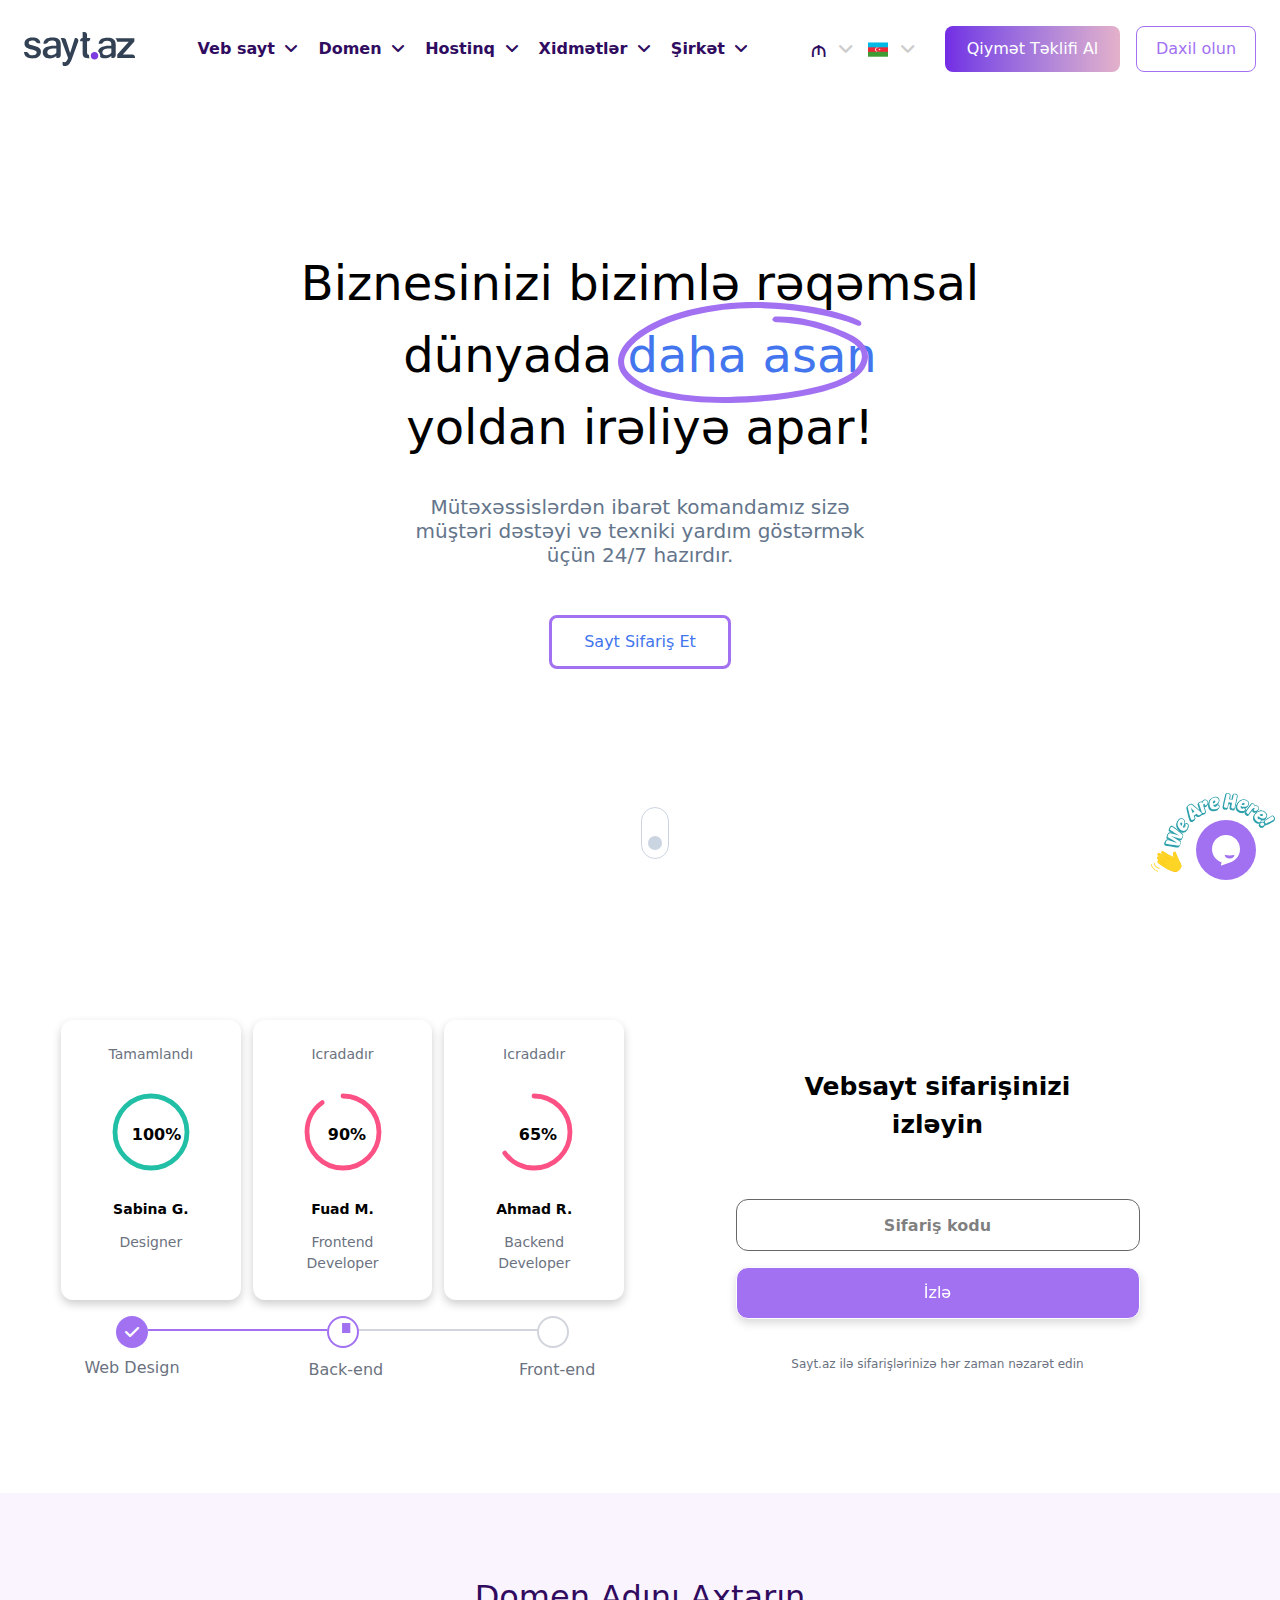
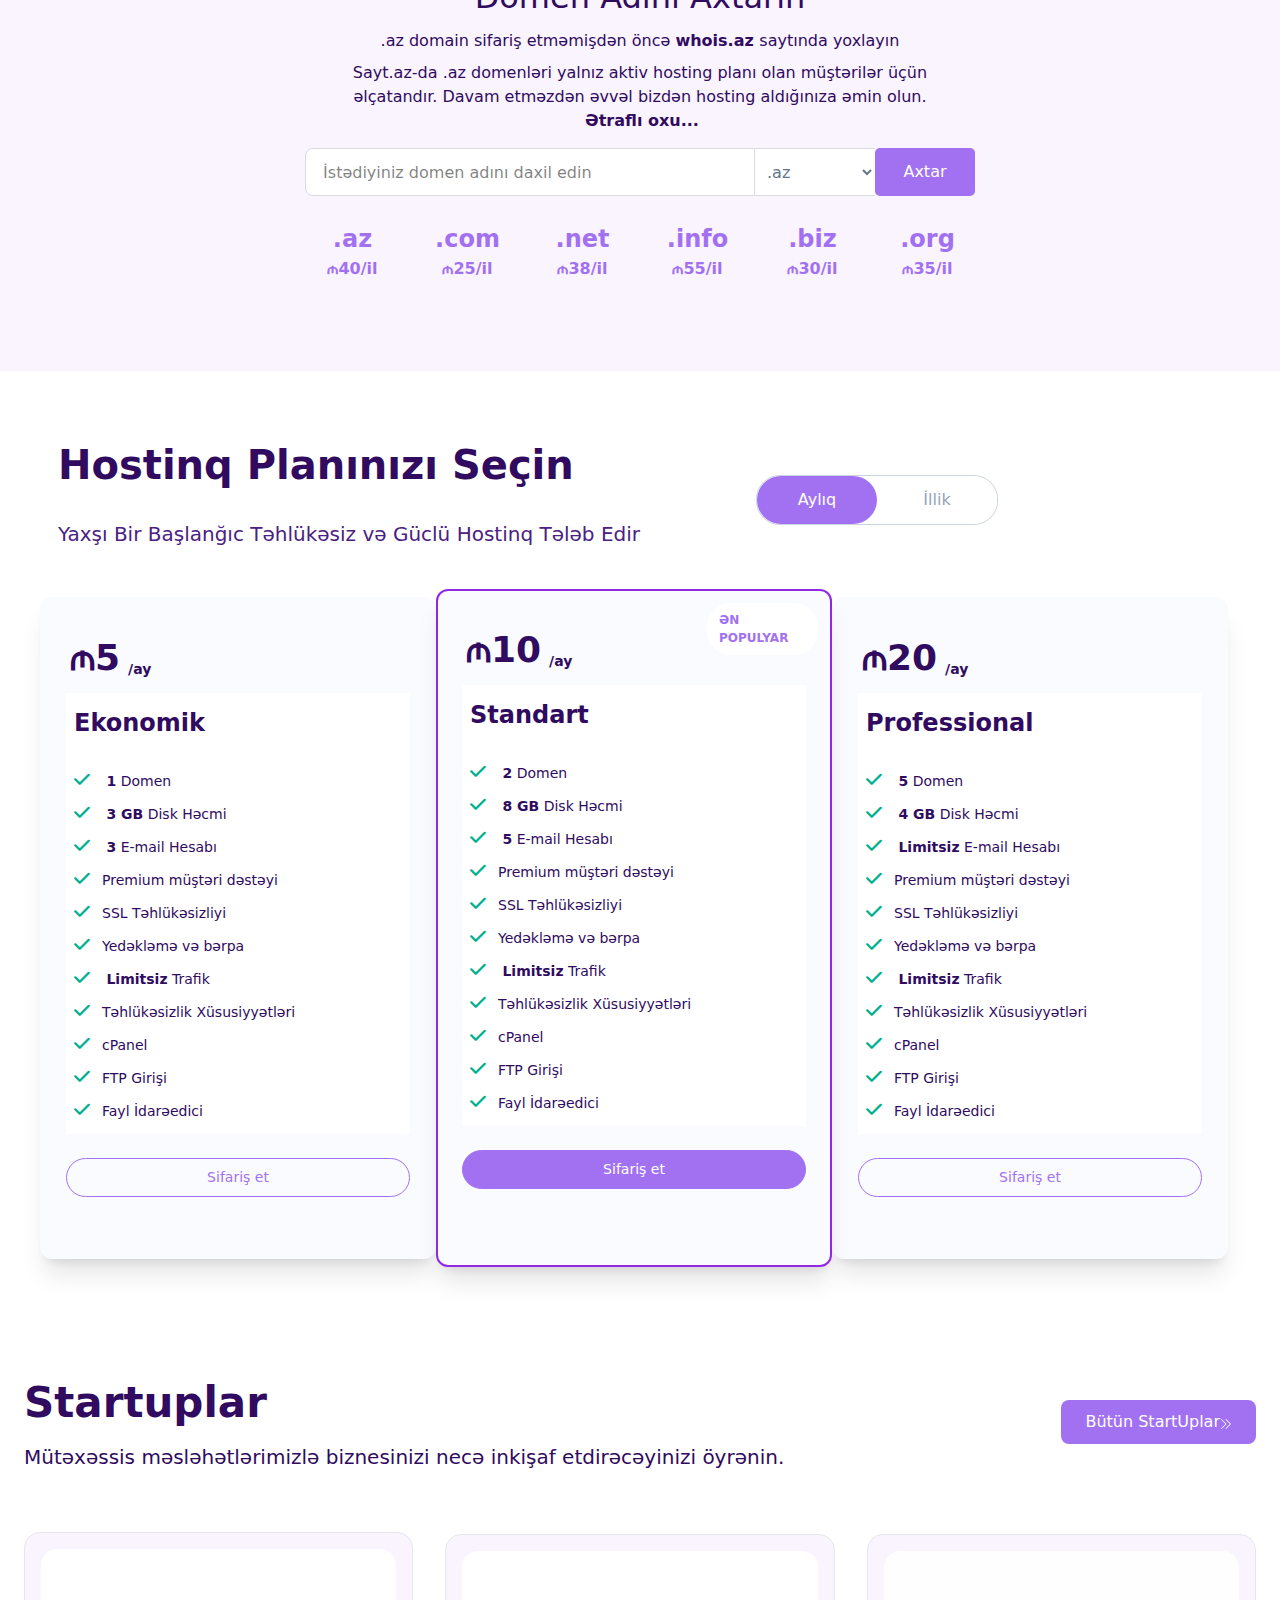
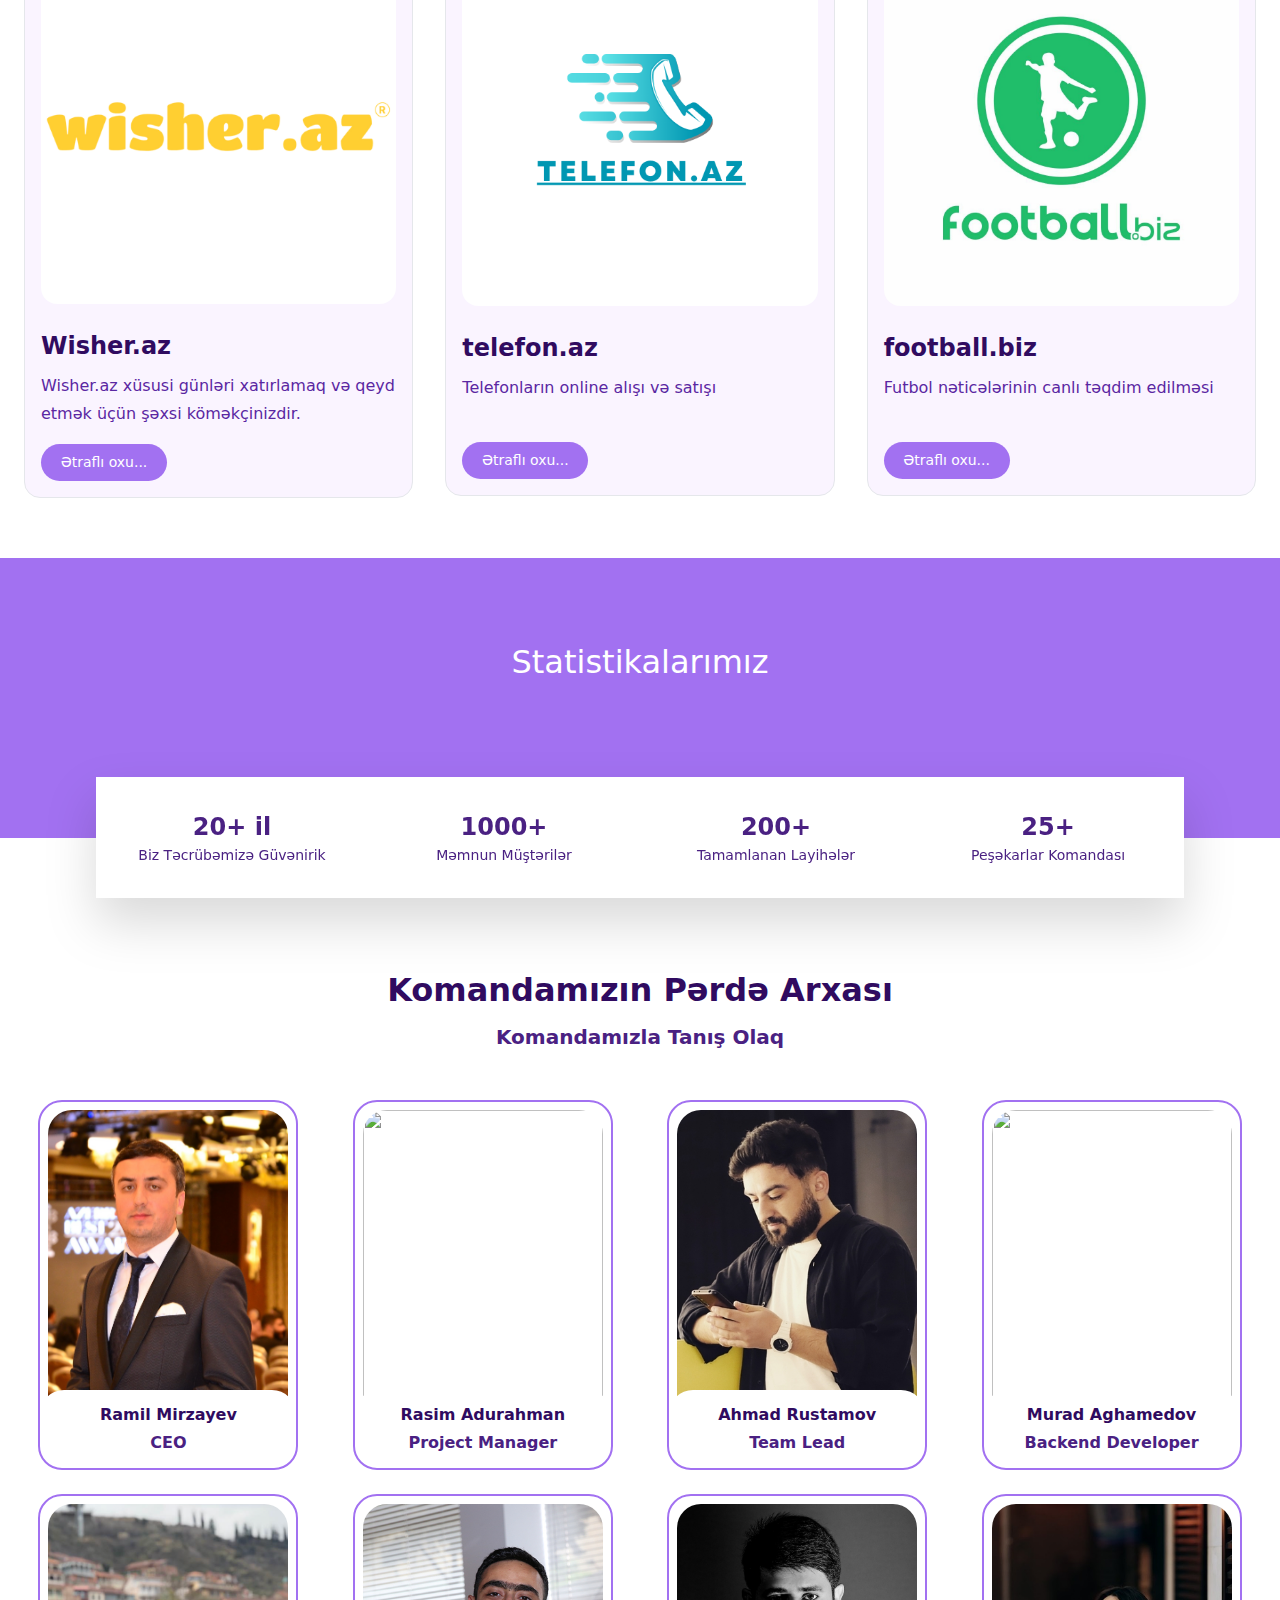
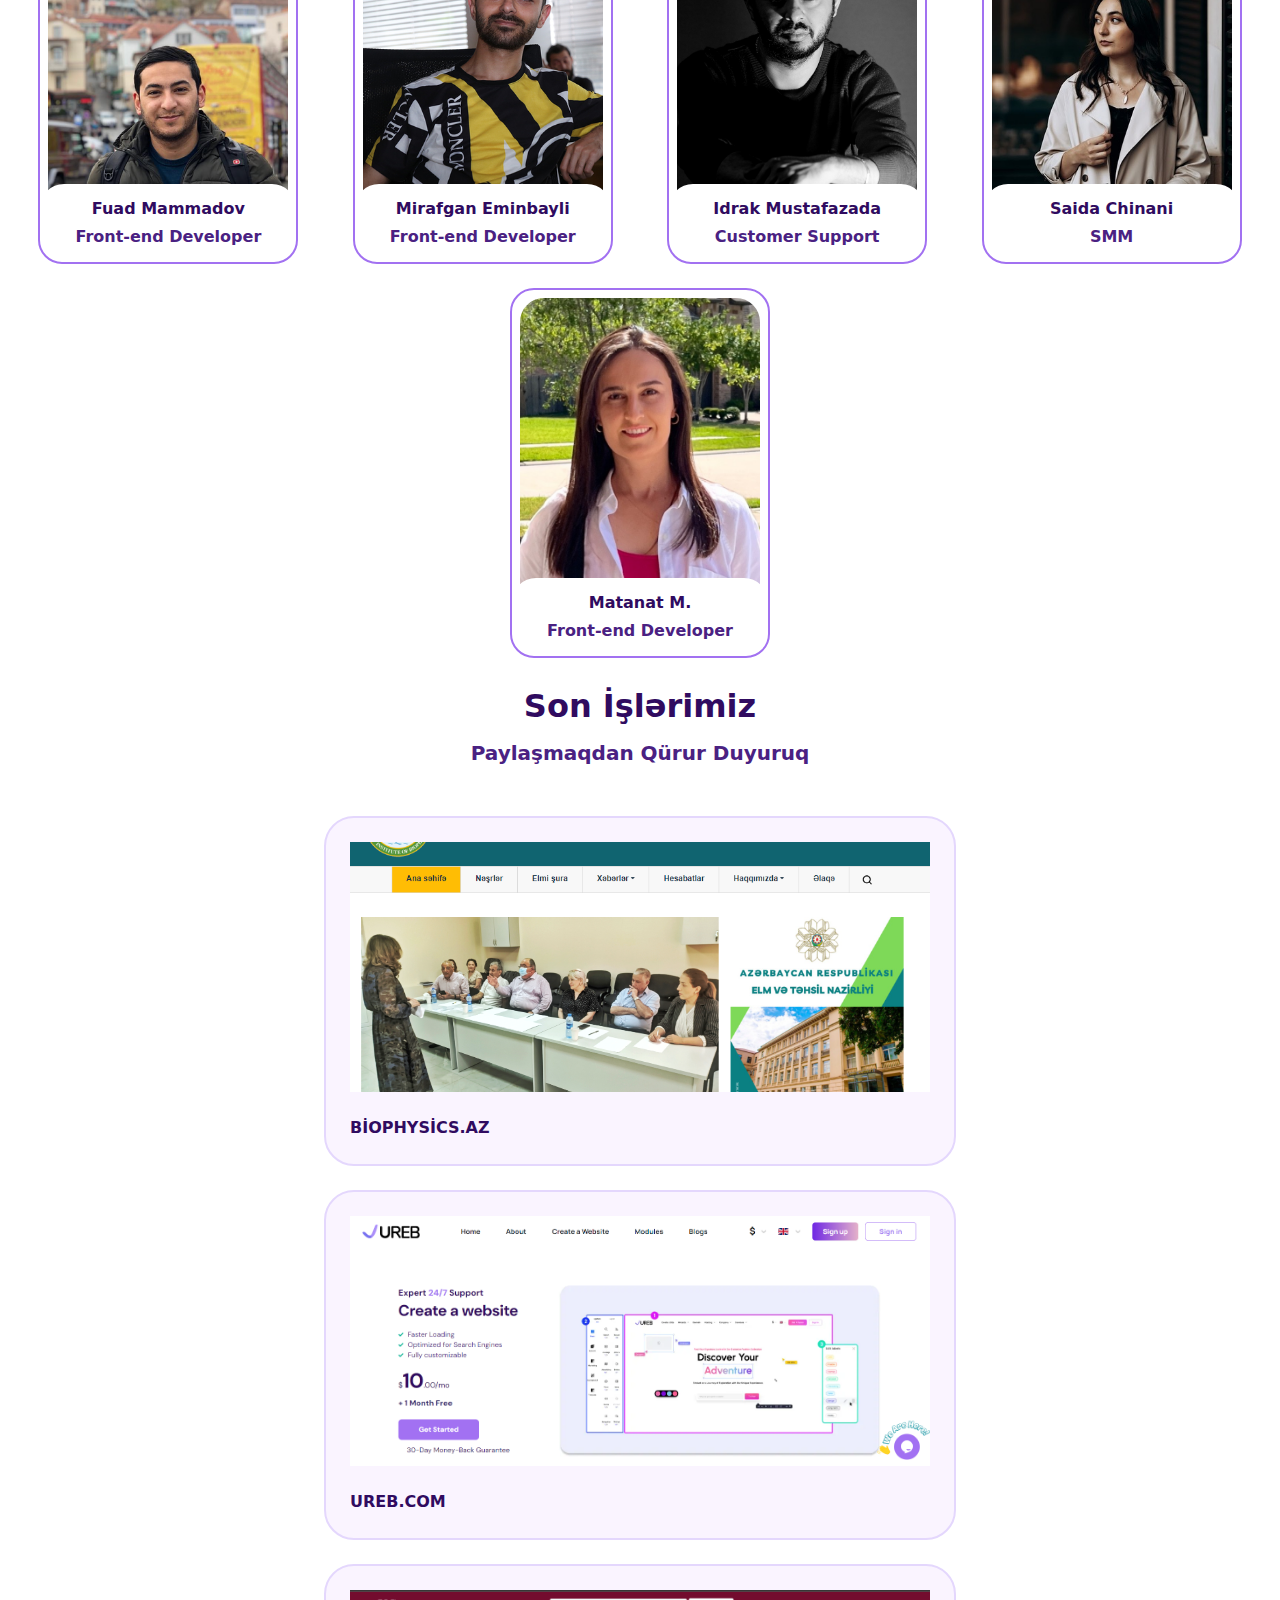
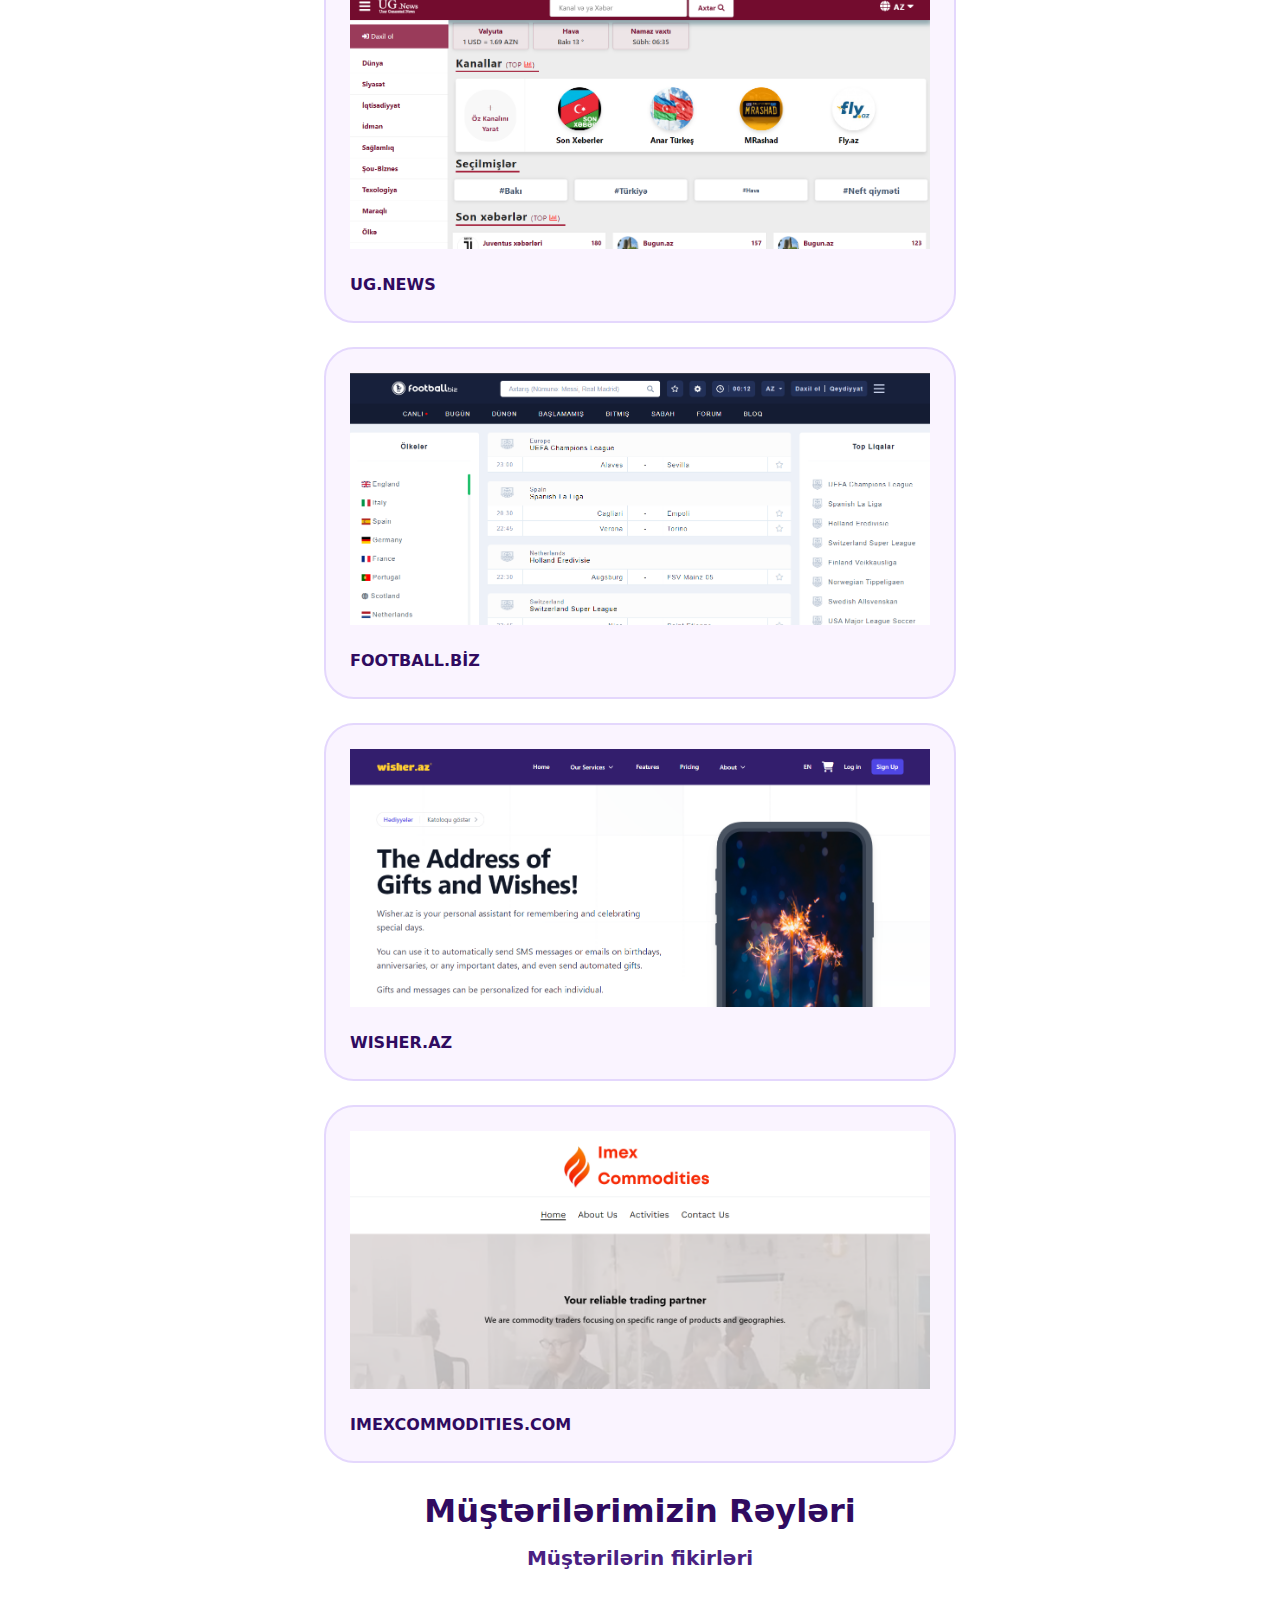
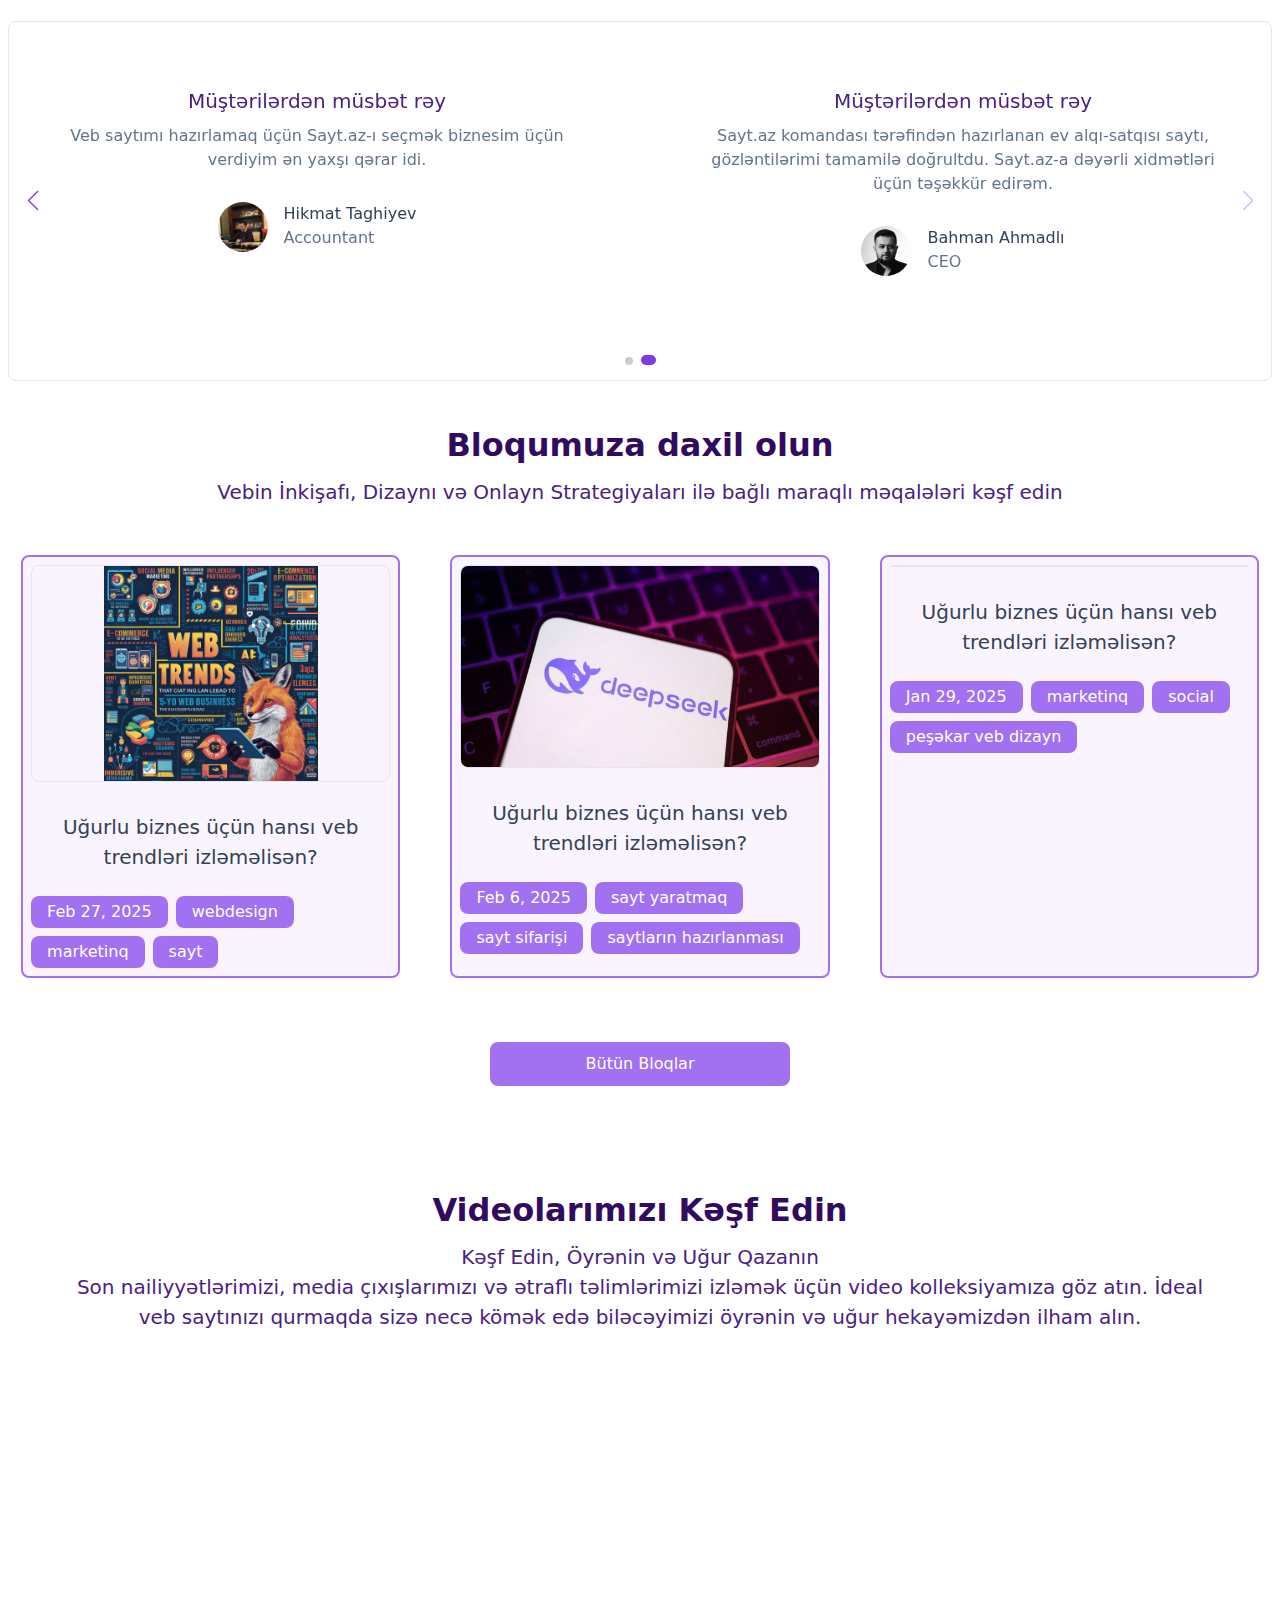
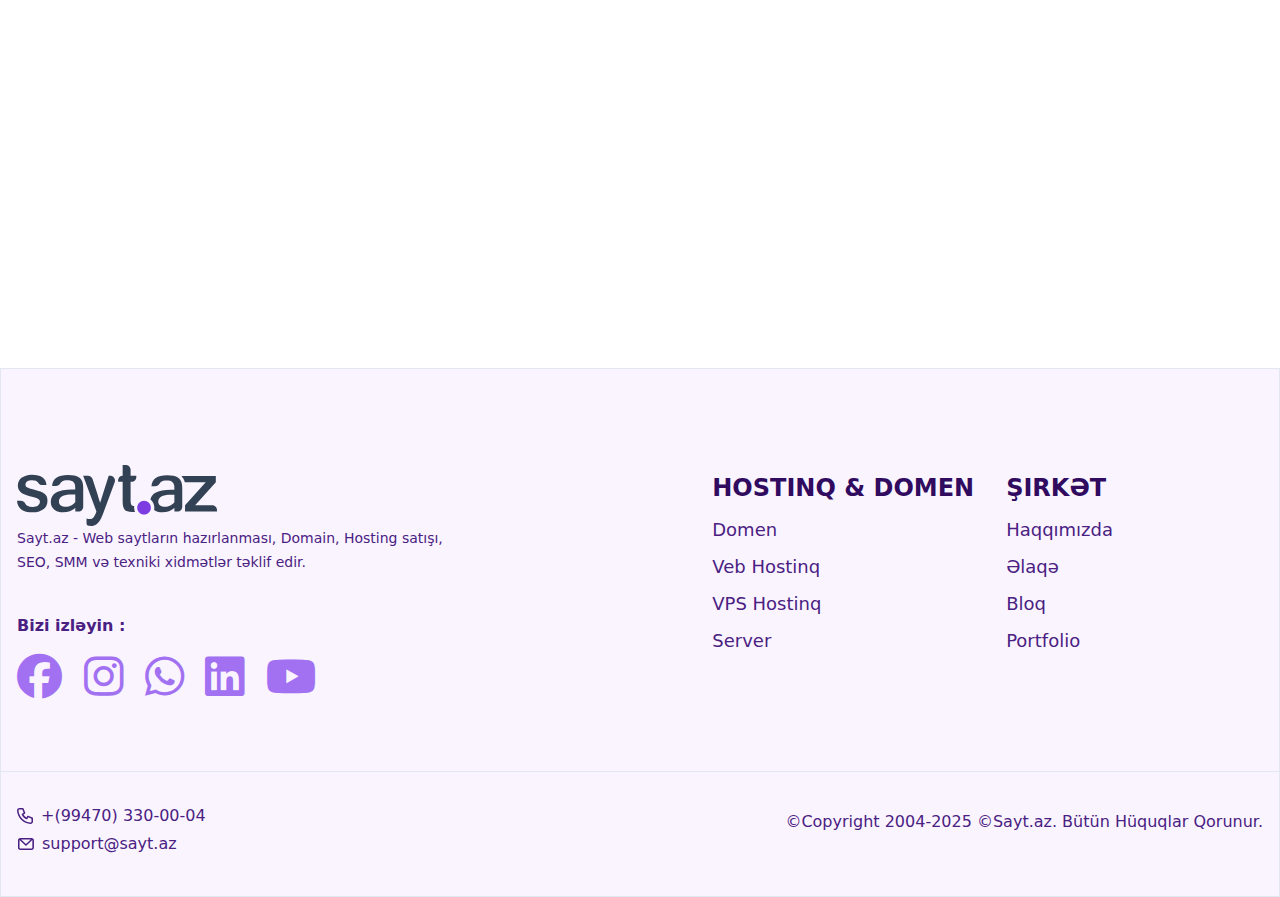
==== commit 824864d7: "faiq" ====
--- a/index.html
+++ b/index.html
@@ -881,14 +881,13 @@
       </div>
       <div>
         <div class="swiper mySwiper max-w-[1280px] mb-[40px] rounded-[8px] !p-[24px] ">
-          <div class="swiper-wrapper">
+          <div class="swiper-wrapper grid grid-cols-1 m:grid-cols-2 gap-6">
             <div class="swiper-slide !flex !justify-center !items-center w-[450px]">
               <iframe width="560" height="400" src="https://www.youtube.com/embed/lnpAcQS6Xz4" title="Domen nədir? Domen nə üçündür? Domen necə almaq olar?" frameborder="0" allow="accelerometer; autoplay; clipboard-write; encrypted-media; gyroscope; picture-in-picture; web-share" referrerpolicy="strict-origin-when-cross-origin" allowfullscreen></iframe>
              
             </div>
             <div class="swiper-slide !flex !justify-center !items-center w-[450x]">
-              <iframe width="560" height="400" src="https://www.youtube.com/embed/_iU4jMtpfpY" title="Vurma Yarismasi.Gulmeli video" frameborder="0" allow="accelerometer; autoplay; clipboard-write; encrypted-media; gyroscope; picture-in-picture; web-share" referrerpolicy="strict-origin-when-cross-origin" allowfullscreen></iframe>            
-            </div>
+              <iframe width="560" height="400" src="https://www.youtube.com/embed/Cq3V130Qikc" title="Sayt.az-la biznesini önə çıxar" frameborder="0" allow="accelerometer; autoplay; clipboard-write; encrypted-media; gyroscope; picture-in-picture; web-share" referrerpolicy="strict-origin-when-cross-origin" allowfullscreen></iframe>            </div>
           </div>
           <div class="swiper-button-next"></div>
           <div class="swiper-button-prev"></div>
--- a/src/output.css
+++ b/src/output.css
@@ -1429,11 +1429,6 @@
       width: 130px;
     }
   }
-  .xs\:w-\[138px\] {
-    @media (width >= 340px) {
-      width: 138px;
-    }
-  }
   .xs\:w-\[242px\] {
     @media (width >= 340px) {
       width: 242px;
